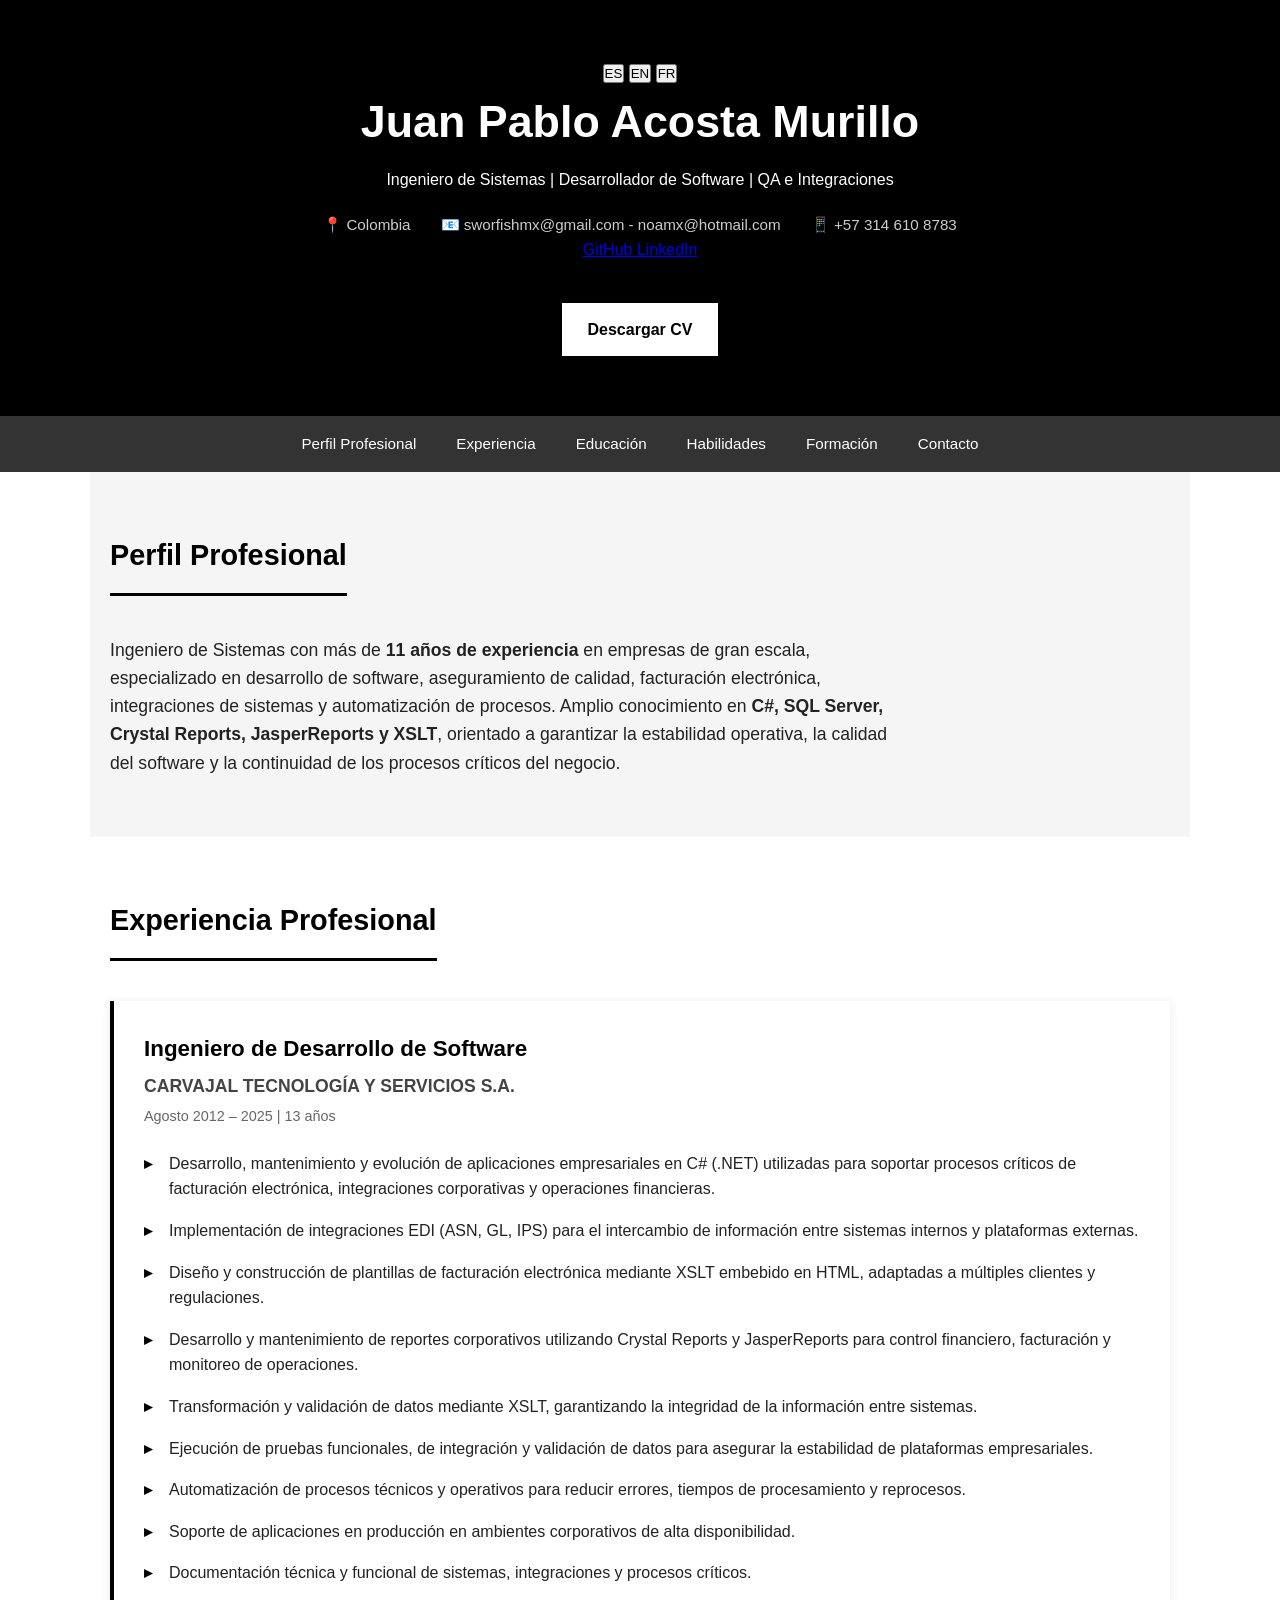
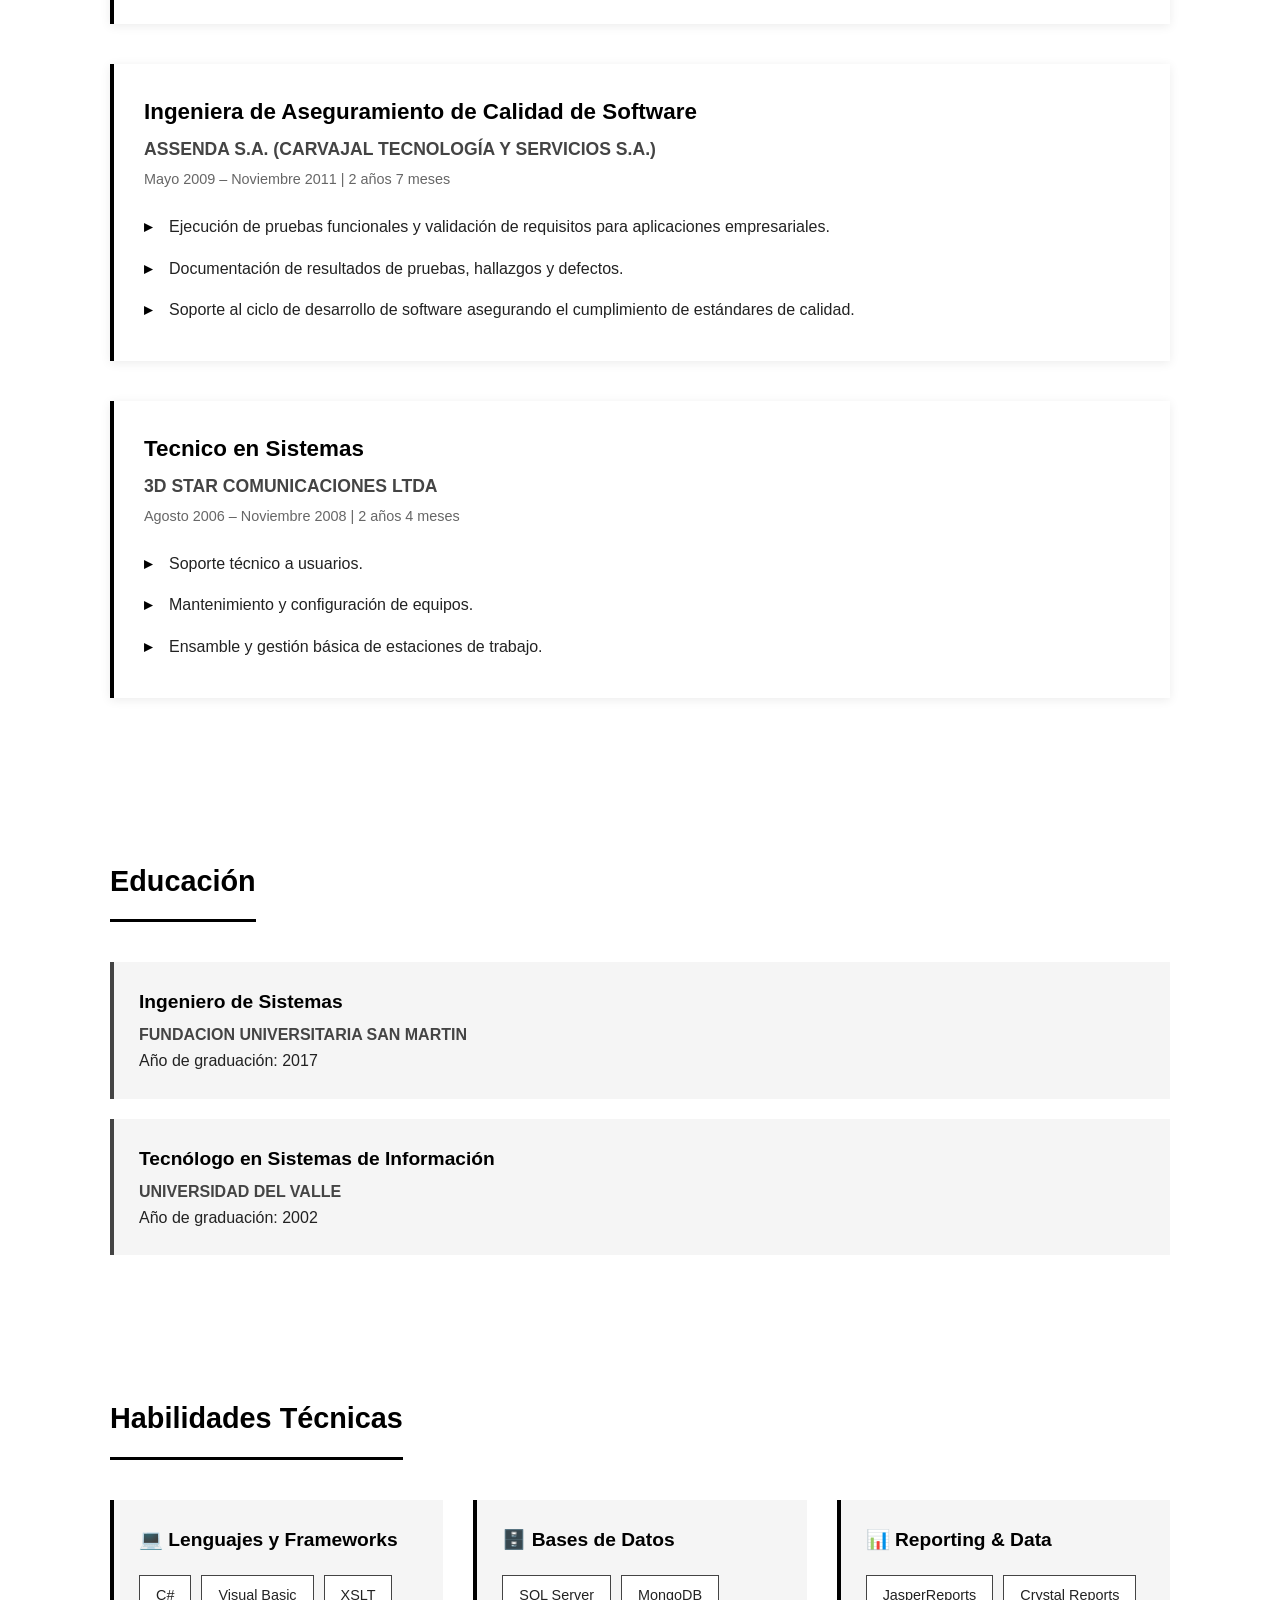
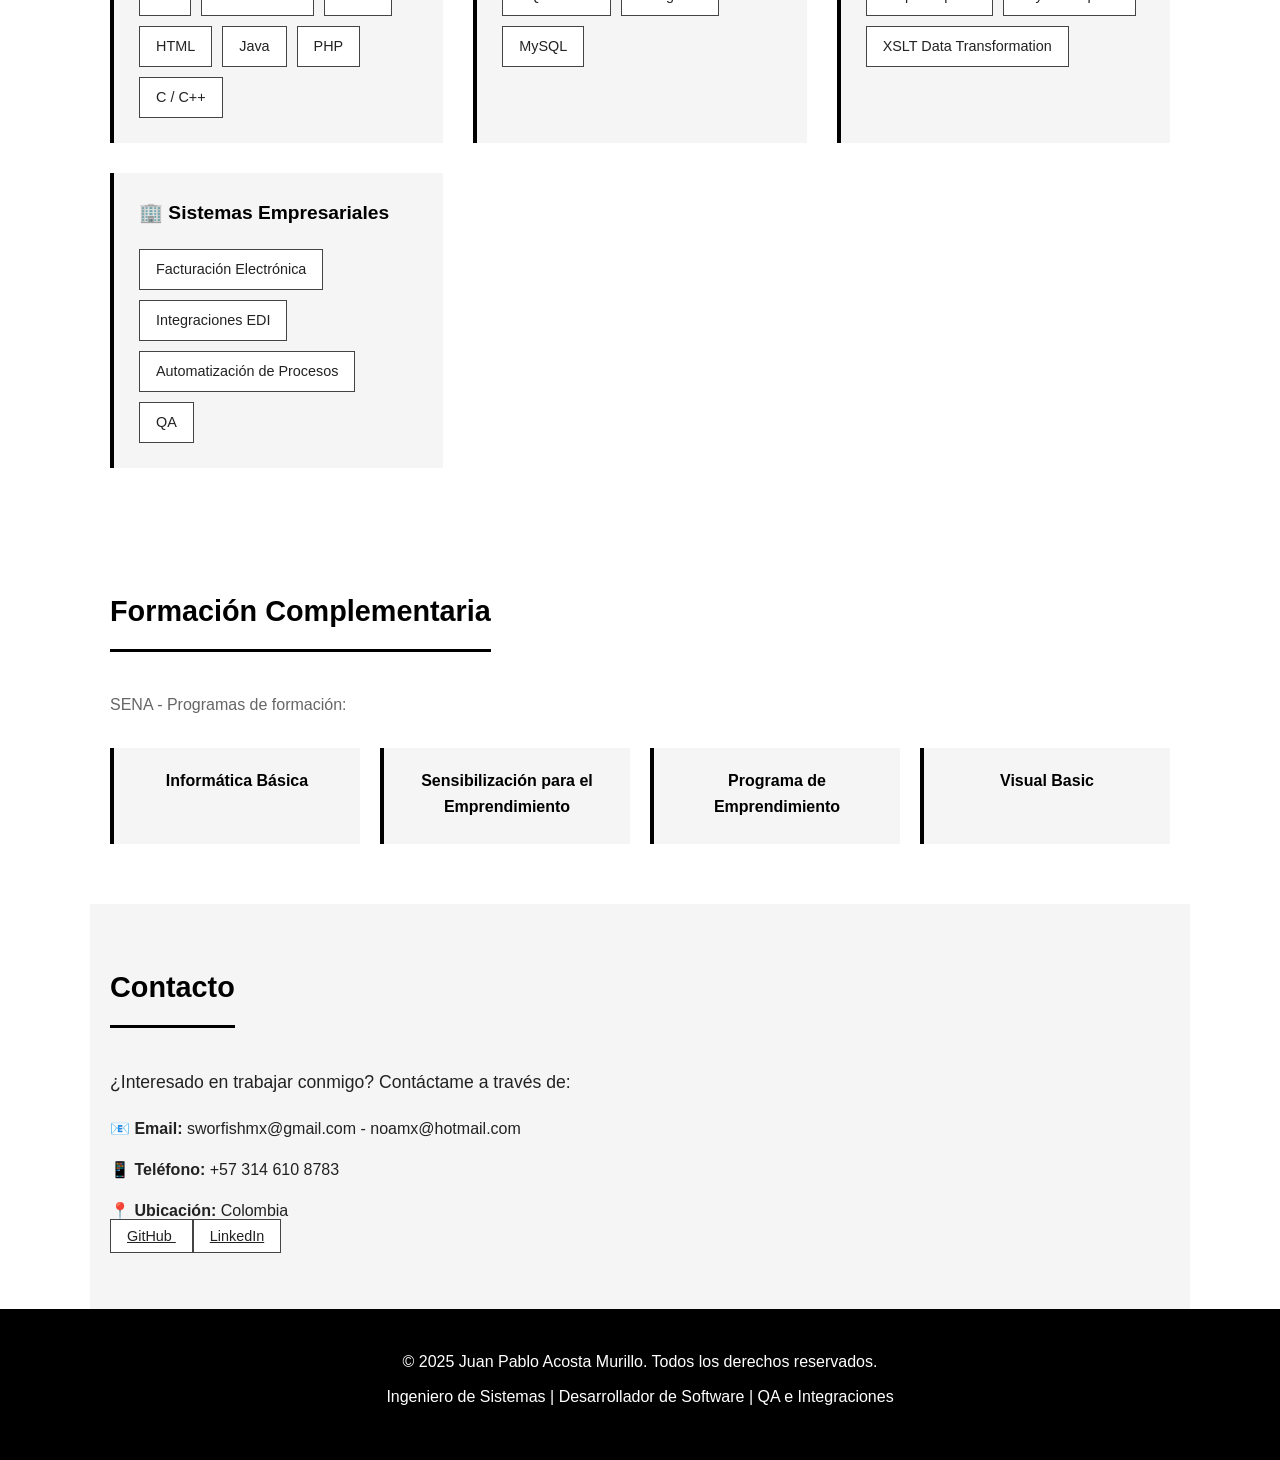
==== index.html @ 6ecc1d8b "Update index.html" ====
<!DOCTYPE html>
<html lang="es">
<head>
    <meta charset="UTF-8">
    <meta name="viewport" content="width=device-width, initial-scale=1.0">
    <meta name="description" content="Portafolio profesional de Juan Pablo Acosta Murillo - Ingeniero de Sistemas">
    <title>Juan Pablo Acosta Murillo | Ingeniero de Sistemas</title>
    <style>
        * {
            margin: 0;
            padding: 0;
            box-sizing: border-box;
        }
        
        :root {
            --primary: #000000;
            --secondary: #333333;
            --accent: #444444;
            --light: #f5f5f5;
            --white: #ffffff;
            --text: #222222;
            --text-light: #666666;
        }
        
        body {
            font-family: 'Segoe UI', Tahoma, Geneva, Verdana, sans-serif;
            line-height: 1.6;
            color: var(--text);
            background-color: var(--white);
        }
        
        /* Header */
        header {
            background-color: var(--primary);
            color: var(--white);
            padding: 60px 20px;
            text-align: center;
        }
        
        header h1 {
            font-size: 2.8rem;
            margin-bottom: 10px;
            font-weight: 700;
        }
        
        header .subtitle {
            font-size: 1.2rem;
            color: #cccccc;
            margin-bottom: 20px;
        }
        
        .contact-info {
            display: flex;
            justify-content: center;
            gap: 30px;
            flex-wrap: wrap;
            margin-top: 20px;
        }
        
        .contact-info span {
            color: #cccccc;
            font-size: 0.95rem;
        }
        
        /* Navigation */
        nav {
            background-color: var(--secondary);
            padding: 15px;
            position: sticky;
            top: 0;
            z-index: 100;
        }
        
        nav ul {
            display: flex;
            justify-content: center;
            list-style: none;
            gap: 40px;
        }
        
        nav a {
            color: var(--white);
            text-decoration: none;
            font-weight: 500;
            transition: color 0.3s;
            font-size: 0.95rem;
        }
        
        nav a:hover {
            color: #cccccc;
        }
        
        /* Sections */
        section {
            padding: 60px 20px;
            max-width: 1100px;
            margin: 0 auto;
        }
        
        .section-title {
            font-size: 1.8rem;
            color: var(--primary);
            margin-bottom: 40px;
            padding-bottom: 15px;
            border-bottom: 3px solid var(--primary);
            display: inline-block;
        }
        
        /* About Section */
        #about {
            background-color: var(--light);
        }
        
        #about p {
            font-size: 1.1rem;
            color: var(--text);
            max-width: 800px;
        }
        
        /* Experience Section */
        .experience-item {
            margin-bottom: 40px;
            padding: 30px;
            background-color: var(--white);
            border-left: 4px solid var(--primary);
            box-shadow: 0 2px 10px rgba(0,0,0,0.08);
        }
        
        .experience-item h3 {
            font-size: 1.4rem;
            color: var(--primary);
            margin-bottom: 5px;
        }
        
        .experience-item .company {
            font-size: 1.1rem;
            color: var(--accent);
            font-weight: 600;
            margin-bottom: 5px;
        }
        
        .experience-item .period {
            font-size: 0.9rem;
            color: var(--text-light);
            margin-bottom: 15px;
        }
        
        .experience-item ul {
            list-style: none;
            margin-top: 15px;
        }
        
        .experience-item li {
            padding: 8px 0;
            padding-left: 25px;
            position: relative;
            color: var(--text);
        }
        
        .experience-item li::before {
            content: "▸";
            position: absolute;
            left: 0;
            color: var(--primary);
            font-weight: bold;
        }
        
        /* Education Section */
        .education-item {
            padding: 25px;
            background-color: var(--light);
            margin-bottom: 20px;
            border-left: 4px solid var(--accent);
        }
        
        .education-item h3 {
            font-size: 1.2rem;
            color: var(--primary);
            margin-bottom: 5px;
        }
        
        .education-item .institution {
            color: var(--accent);
            font-weight: 600;
        }
        
        /* Skills Section */
        .skills-container {
            display: grid;
            grid-template-columns: repeat(auto-fit, minmax(300px, 1fr));
            gap: 30px;
        }
        
        .skill-category {
            background-color: var(--light);
            padding: 25px;
            border-left: 4px solid var(--primary);
        }
        
        .skill-category h3 {
            font-size: 1.2rem;
            color: var(--primary);
            margin-bottom: 20px;
        }
        
        .skill-tags {
            display: flex;
            flex-wrap: wrap;
            gap: 10px;
        }
        
        .skill-tag {
            background-color: var(--white);
            padding: 8px 16px;
            border: 1px solid var(--accent);
            font-size: 0.9rem;
            color: var(--text);
            transition: all 0.3s;
        }
        
        .skill-tag:hover {
            background-color: var(--primary);
            color: var(--white);
            border-color: var(--primary);
        }
        
        /* Certifications Section */
        .certifications-grid {
            display: grid;
            grid-template-columns: repeat(auto-fit, minmax(250px, 1fr));
            gap: 20px;
        }
        
        .certification-item {
            background-color: var(--light);
            padding: 20px;
            text-align: center;
            border-left: 4px solid var(--primary);
        }
        
        .certification-item h4 {
            color: var(--primary);
            margin-bottom: 5px;
        }
        
        .certification-item p {
            color: var(--text-light);
            font-size: 0.9rem;
        }
        
        /* Footer */
        footer {
            background-color: var(--primary);
            color: var(--white);
            text-align: center;
            padding: 40px 20px;
        }
        
        footer p {
            margin-bottom: 10px;
        }
        
        footer a {
            color: #cccccc;
            text-decoration: none;
        }
        
        footer a:hover {
            color: var(--white);
        }
        
        /* Responsive */
        @media (max-width: 768px) {
            header h1 {
                font-size: 2rem;
            }
            
            nav ul {
                gap: 20px;
            }
            
            section {
                padding: 40px 20px;
            }
            
            .contact-info {
                flex-direction: column;
                gap: 10px;
            }
        }
        
        /* Scroll animations */
        .fade-in {
            opacity: 0;
            transform: translateY(20px);
            transition: opacity 0.6s ease, transform 0.6s ease;
        }
        
        .fade-in.visible {
            opacity: 1;
            transform: translateY(0);
        }
        
        /* Download CV Button */
        .btn {
            display: inline-block;
            background-color: var(--white);
            color: var(--primary);
            padding: 12px 30px;
            text-decoration: none;
            font-weight: 600;
            margin-top: 20px;
            transition: all 0.3s;
            border: 2px solid var(--white);
        }
        
        .btn:hover {
            background-color: transparent;
            color: var(--white);
        }

        .cv-button-wrapper {
          text-align: center;
          margin-top: 20px;
        }

        .cv-button-wrapper .btn {
          display: inline-block;     /* CLAVE */
          width: auto;               /* CLAVE */
          padding: 12px 24px;
          font-size: 16px;
          white-space: nowrap;       /* CLAVE */
          text-decoration: none;
          transition: all 0.2s ease-in-out;  
        }    

    </style>
</head>
<body>
    <!-- Header -->
    <header>
        <div class="language-switcher">
          <button onclick="setLanguage('es')">ES</button>
          <button onclick="setLanguage('en')">EN</button>
          <button onclick="setLanguage('fr')">FR</button>
        </div>
        
        <h1 data-lang="es">Juan Pablo Acosta Murillo</h1>
        <h1 data-lang="en" style="display:none">Juan Pablo Acosta Murillo</h1>
        <h1 data-lang="fr" style="display:none">Juan Pablo Acosta Murillo</h1>

        <p data-lang="es">Ingeniero de Sistemas | Desarrollador de Software | QA e Integraciones</p>        
        <p data-lang="en" style="display:none">Systems Engineer | Software Developer | QA & Integration Specialist</p>        
        <p data-lang="fr" style="display:none">Ingénieur Systèmes | Développeur Logiciel | Spécialiste QA & Intégration</p>

        <div class="contact-info">
            <span>📍 Colombia</span>
            <span>📧 sworfishmx@gmail.com - noamx@hotmail.com</span>
            <span>📱 +57 314 610 8783</span>
        </div>
        
        <a href="https://github.com/GitJPam" target="_blank">
          GitHub
        </a>
        
        <a href="https://www.linkedin.com/in/juan-pablo-a-18717046/" target="_blank">
          LinkedIn
        </a>
        <br>
        <div class="cv-button-wrapper">
            <a data-lang="es" href="uploads/CV Juan Pablo Acosta Murillo_es.pdf" class="btn" download>Descargar CV</a>
            <a data-lang="en" style="display:none" href="uploads/CV_Juan_Pablo_Acosta_Murillo_en.pdf" target="_blank" class="btn">Download Resume</a>
            <a data-lang="fr" style="display:none" href="uploads/CV_Juan_Pablo_Acosta_Murillo_fr.pdf" target="_blank" class="btn">Télécharger le CV</a>
        </div>    
    </header>
    
    <!-- Navigation -->
    <nav>
        <ul>
            <li><a data-lang="es" href="#about">Perfil Profesional</a></li>
            <li><a data-lang="es" href="#experience">Experiencia</a></li>
            <li><a data-lang="es" href="#education">Educación</a></li>
            <li><a data-lang="es" href="#skills">Habilidades</a></li>
            <li><a data-lang="es" href="#certifications">Formación</a></li>
            <li><a data-lang="es" href="#contact">Contacto</a></li>
        </ul>
    </nav>
    
    <!-- About Section -->
    <section id="about">
        <h2 data-lang="es" class="section-title">Perfil Profesional</h2>
        <h2 data-lang="en" style="display:none" class="section-title">Professional Profile</h2>
        <h2 data-lang="fr" style="display:none" class="section-title">Profil Professionnel</h2>
        <p data-lang="es"> Ingeniero de Sistemas con más de <strong>11 años de experiencia</strong> en empresas de gran escala, especializado en desarrollo de software, aseguramiento de calidad, facturación electrónica, integraciones de sistemas y automatización de procesos. Amplio conocimiento en <strong>C#, SQL Server, Crystal Reports, JasperReports y XSLT</strong>, orientado a garantizar la estabilidad operativa, la calidad del software y la continuidad de los procesos críticos del negocio.</p>
        <p data-lang="en" style="display:none"> Systems Engineer with more than 11 years of experience in software development, enterprise integrations, electronic invoicing and quality assurance in high-availability corporate environments.</p>
        <p data-lang="fr" style="display:none"> Ingénieur systèmes avec plus de 11 ans d’expérience en développement logiciel, intégrations d’entreprise, facturation électronique et assurance qualité dans des environnements corporatifs à haute disponibilité. </p>
    </section>
    
    <!-- Experience Section -->
    <section id="experience">
        <h2 data-lang="es" class="section-title">Experiencia Profesional</h2>
        <h2 data-lang="en" style="display:none" class="section-title">Professional Experience</h2>
        <h2 data-lang="fr" style="display:none" class="section-title">Expérience Professionnelle</h2>
        
        <div class="experience-item fade-in">
            <h3 data-lang="es">Ingeniero de Desarrollo de Software</h3>
            <p data-lang="es" class="company">CARVAJAL TECNOLOGÍA Y SERVICIOS S.A.</p>
            <p data-lang="es" class="period">Agosto 2012 – 2025 | 13 años</p>
            <ul>
                <li data-lang="es">Desarrollo, mantenimiento y evolución de aplicaciones empresariales en C# (.NET) utilizadas para soportar procesos críticos de facturación electrónica, integraciones corporativas y operaciones financieras.</li>
                <li data-lang="es">Implementación de integraciones EDI (ASN, GL, IPS) para el intercambio de información entre sistemas internos y plataformas externas.</li>
                <li data-lang="es">Diseño y construcción de plantillas de facturación electrónica mediante XSLT embebido en HTML, adaptadas a múltiples clientes y regulaciones.</li>
                <li data-lang="es">Desarrollo y mantenimiento de reportes corporativos utilizando Crystal Reports y JasperReports para control financiero, facturación y monitoreo de operaciones.</li>
                <li data-lang="es">Transformación y validación de datos mediante XSLT, garantizando la integridad de la información entre sistemas.</li>
                <li data-lang="es">Ejecución de pruebas funcionales, de integración y validación de datos para asegurar la estabilidad de plataformas empresariales.</li>
                <li data-lang="es">Automatización de procesos técnicos y operativos para reducir errores, tiempos de procesamiento y reprocesos.</li>
                <li data-lang="es">Soporte de aplicaciones en producción en ambientes corporativos de alta disponibilidad.</li>
                <li data-lang="es">Documentación técnica y funcional de sistemas, integraciones y procesos críticos.</li>
            </ul>
        </div>
        
        <div class="experience-item fade-in">
            <h3 data-lang="es">Ingeniera de Aseguramiento de Calidad de Software</h3>
            <p data-lang="es" class="company">ASSENDA S.A. (CARVAJAL TECNOLOGÍA Y SERVICIOS S.A.)</p>
            <p data-lang="es" class="period">Mayo 2009 – Noviembre 2011 | 2 años 7 meses</p>
            <ul>
                <li data-lang="es">Ejecución de pruebas funcionales y validación de requisitos para aplicaciones empresariales.</li>
                <li data-lang="es">Documentación de resultados de pruebas, hallazgos y defectos.</li>
                <li data-lang="es">Soporte al ciclo de desarrollo de software asegurando el cumplimiento de estándares de calidad.</li>
            </ul>
        </div>
        
        <div class="experience-item fade-in">
            <h3 data-lang="es">Tecnico en Sistemas</h3>
            <p data-lang="es" class="company">3D STAR COMUNICACIONES LTDA</p>
            <p data-lang="es" class="period">Agosto 2006 – Noviembre 2008 | 2 años 4 meses</p>
            <ul>
                <li data-lang="es">Soporte técnico a usuarios.</li>
                <li data-lang="es">Mantenimiento y configuración de equipos.</li>
                <li data-lang="es">Ensamble y gestión básica de estaciones de trabajo.</li>
            </ul>
        </div>
    </section>
    
    <!-- Education Section -->
    <section id="education">
        <h2 data-lang="es" class="section-title">Educación</h2>
        
        <div class="education-item fade-in">
            <h3 data-lang="es">Ingeniero de Sistemas</h3>
            <p data-lang="es" class="institution">FUNDACION UNIVERSITARIA SAN MARTIN</p>
            <p data-lang="es">Año de graduación: 2017</p>
        </div>
        
        <div class="education-item fade-in">
            <h3 data-lang="es">Tecnólogo en Sistemas de Información</h3>
            <p data-lang="es" class="institution">UNIVERSIDAD DEL VALLE</p>
            <p data-lang="es">Año de graduación: 2002</p>
        </div>
    </section>
    
    <!-- Skills Section -->
    <section id="skills">
        <h2 data-lang="es" class="section-title">Habilidades Técnicas</h2>
        
        <div class="skills-container">
            <div class="skill-category fade-in">
                <h3 data-lang="es">💻 Lenguajes y Frameworks</h3>
                <div class="skill-tags">
                    <span data-lang="es" class="skill-tag">C#</span>
                    <span data-lang="es" class="skill-tag">Visual Basic</span>
                    <span data-lang="es" class="skill-tag">XSLT</span>
                    <span data-lang="es" class="skill-tag">HTML</span>
                    <span data-lang="es" class="skill-tag">Java</span>
                    <span data-lang="es" class="skill-tag">PHP</span>
                    <span data-lang="es" class="skill-tag">C / C++</span>
                </div>
            </div>
            
            <div class="skill-category fade-in">
                <h3 data-lang="es">🗄️ Bases de Datos</h3>
                <div class="skill-tags">
                    <span data-lang="es" class="skill-tag">SQL Server</span>
                    <span data-lang="es" class="skill-tag">MongoDB</span>
                    <span data-lang="es" class="skill-tag">MySQL</span>
                </div>
            </div>
            
            <div class="skill-category fade-in">
                <h3 data-lang="es">📊 Reporting & Data</h3>
                <div class="skill-tags">
                    <span data-lang="es" class="skill-tag">JasperReports</span>
                    <span data-lang="es" class="skill-tag">Crystal Reports</span>
                    <span data-lang="es" class="skill-tag">XSLT Data Transformation</span>
                </div>
            </div>
            
            <div class="skill-category fade-in">
                <h3 data-lang="es">🏢 Sistemas Empresariales</h3>
                <div class="skill-tags">
                    <span data-lang="es" class="skill-tag">Facturación Electrónica</span>
                    <span data-lang="es" class="skill-tag">Integraciones EDI</span>
                    <span data-lang="es" class="skill-tag">Automatización de Procesos</span>
                    <span data-lang="es" class="skill-tag">QA</span>
                </div>
            </div>
        </div>
    </section>
    
    <!-- Certifications Section -->
    <section id="certifications">
        <h2 data-lang="es" class="section-title">Formación Complementaria</h2>
        <p data-lang="es" style="margin-bottom: 30px; color: var(--text-light);">SENA - Programas de formación:</p>
        
        <div class="certifications-grid">
            <div class="certification-item fade-in">
                <h4 data-lang="es">Informática Básica</h4>
            </div>
            <div class="certification-item fade-in">
                <h4 data-lang="es">Sensibilización para el Emprendimiento</h4>
            </div>
            <div class="certification-item fade-in">
                <h4 data-lang="es">Programa de Emprendimiento</h4>
            </div>
            <div class="certification-item fade-in">
                <h4 data-lang="es">Visual Basic</h4>
            </div>
        </div>
    </section>
    
    <!-- Contact Section -->
    <section id="contact" style="background-color: var(--light);">
        <h2 data-lang="es" class="section-title">Contacto</h2>
        <p data-lang="es" style="font-size: 1.1rem; margin-bottom: 20px;">¿Interesado en trabajar conmigo? Contáctame a través de:</p>
        <div style="display: flex; flex-direction: column; gap: 15px; align-items: flex-start;">
            <p><strong>📧 Email:</strong> sworfishmx@gmail.com - noamx@hotmail.com</p>
            <p><strong>📱 Teléfono:</strong> +57 314 610 8783</p>
            <p><strong>📍 Ubicación:</strong> Colombia</p>
        </div>        
        
        <div >
            <a href="https://github.com/GitJPam" class="skill-tag">
                <i class="devicon-github-original"></i> GitHub
            </a>
            <a href="https://www.linkedin.com/in/juan-pablo-a-18717046/" class="skill-tag">
                <i class="fab fa-linkedin"></i> LinkedIn
            </a>
        </div>

    </section>
    
    <!-- Footer -->
    <footer id="footer">
        <p data-lang="es">&copy; 2025 Juan Pablo Acosta Murillo. Todos los derechos reservados.</p>
        <p data-lang="es">Ingeniero de Sistemas | Desarrollador de Software | QA e Integraciones</p>
    </footer>
    
    <script>
        // Scroll animations
        document.addEventListener('DOMContentLoaded', function() {
            const fadeElements = document.querySelectorAll('.fade-in');
            
            const observer = new IntersectionObserver((entries) => {
                entries.forEach(entry => {
                    if (entry.isIntersecting) {
                        entry.target.classList.add('visible');
                    }
                });
            }, {
                threshold: 0.1,
                rootMargin: '0px 0px -50px 0px'
            });
            
            fadeElements.forEach(el => observer.observe(el));
        });
        
        // Smooth scroll for navigation
        document.querySelectorAll('nav a').forEach(anchor => {
            anchor.addEventListener('click', function(e) {
                e.preventDefault();
                const targetId = this.getAttribute('href');
                const targetElement = document.querySelector(targetId);
                if (targetElement) {
                    targetElement.scrollIntoView({
                        behavior: 'smooth',
                        block: 'start'
                    });
                }
            });
        });

        //funcion cambio de idioma
        function setLanguage(lang) {
          document.querySelectorAll('[data-lang]').forEach(el => {
            el.style.display = el.getAttribute('data-lang') === lang ? 'block' : 'none';
          });
        }
    </script>
</body>
</html>
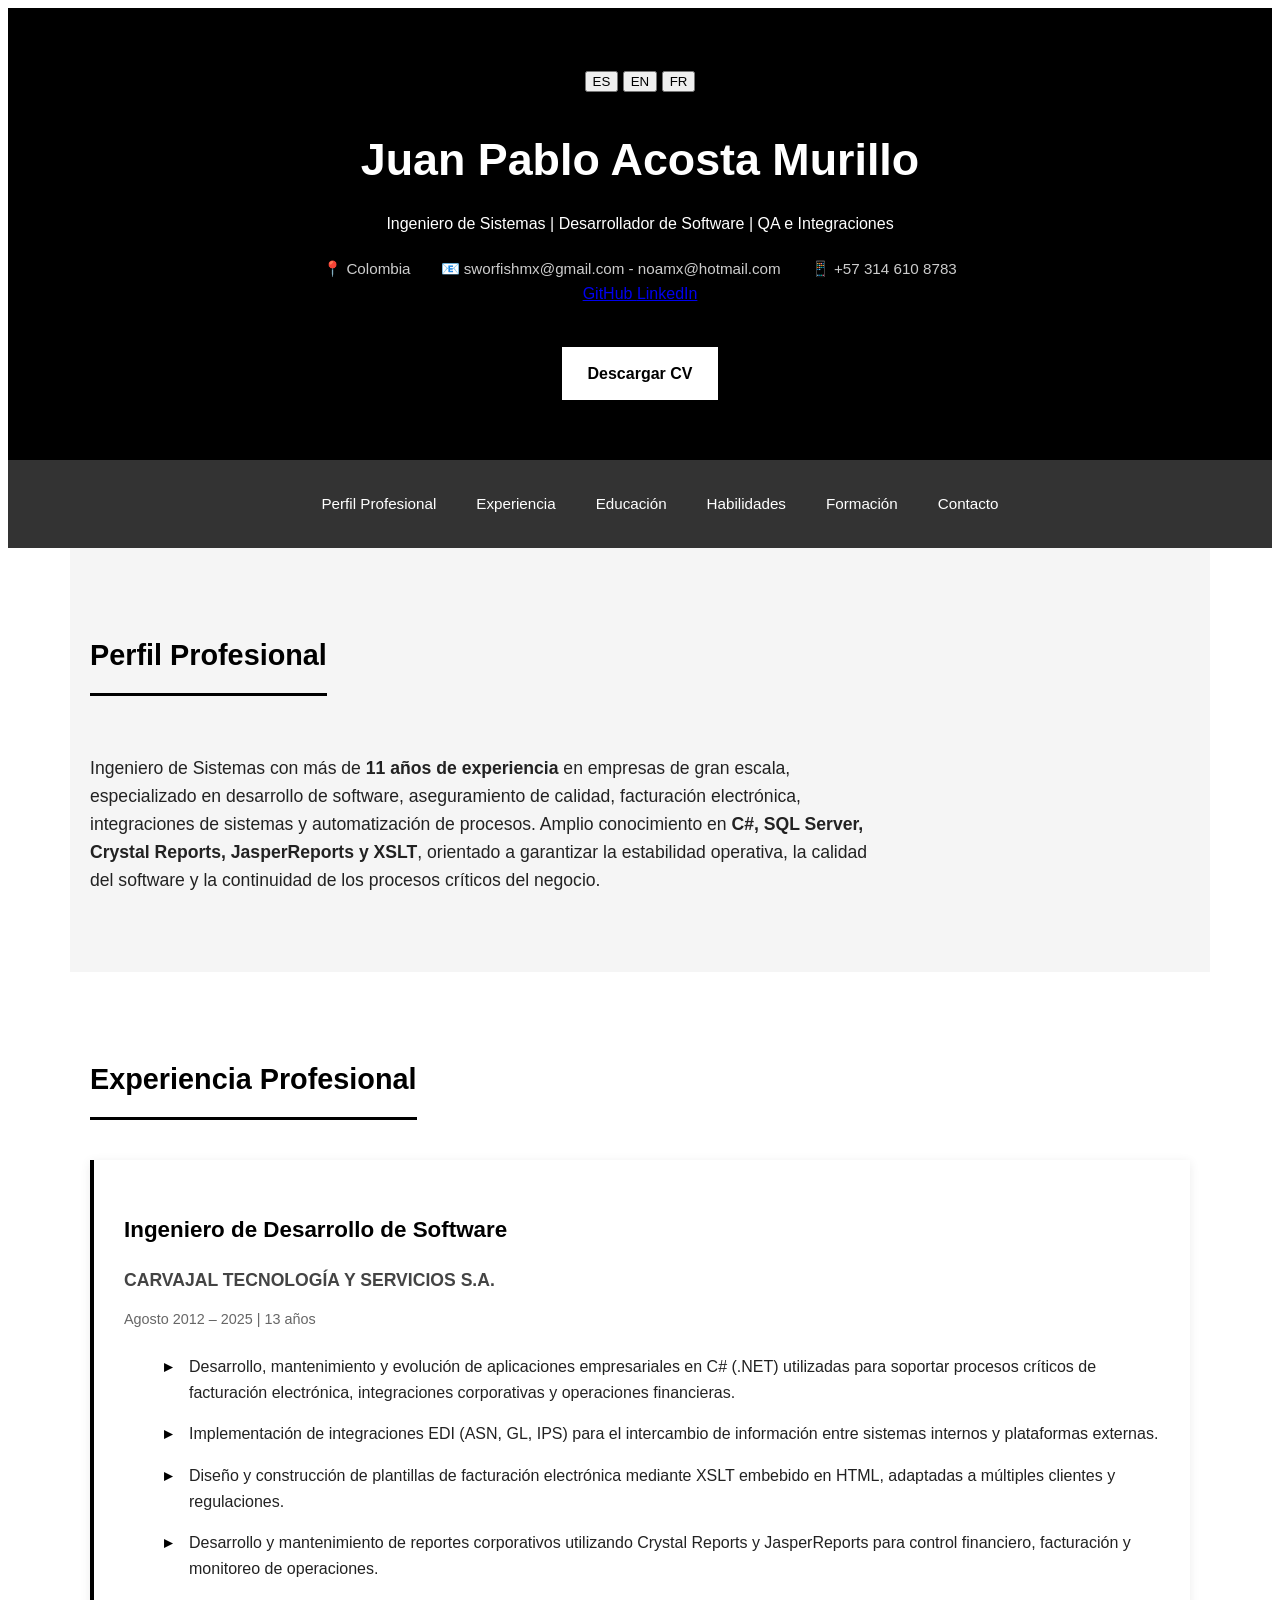
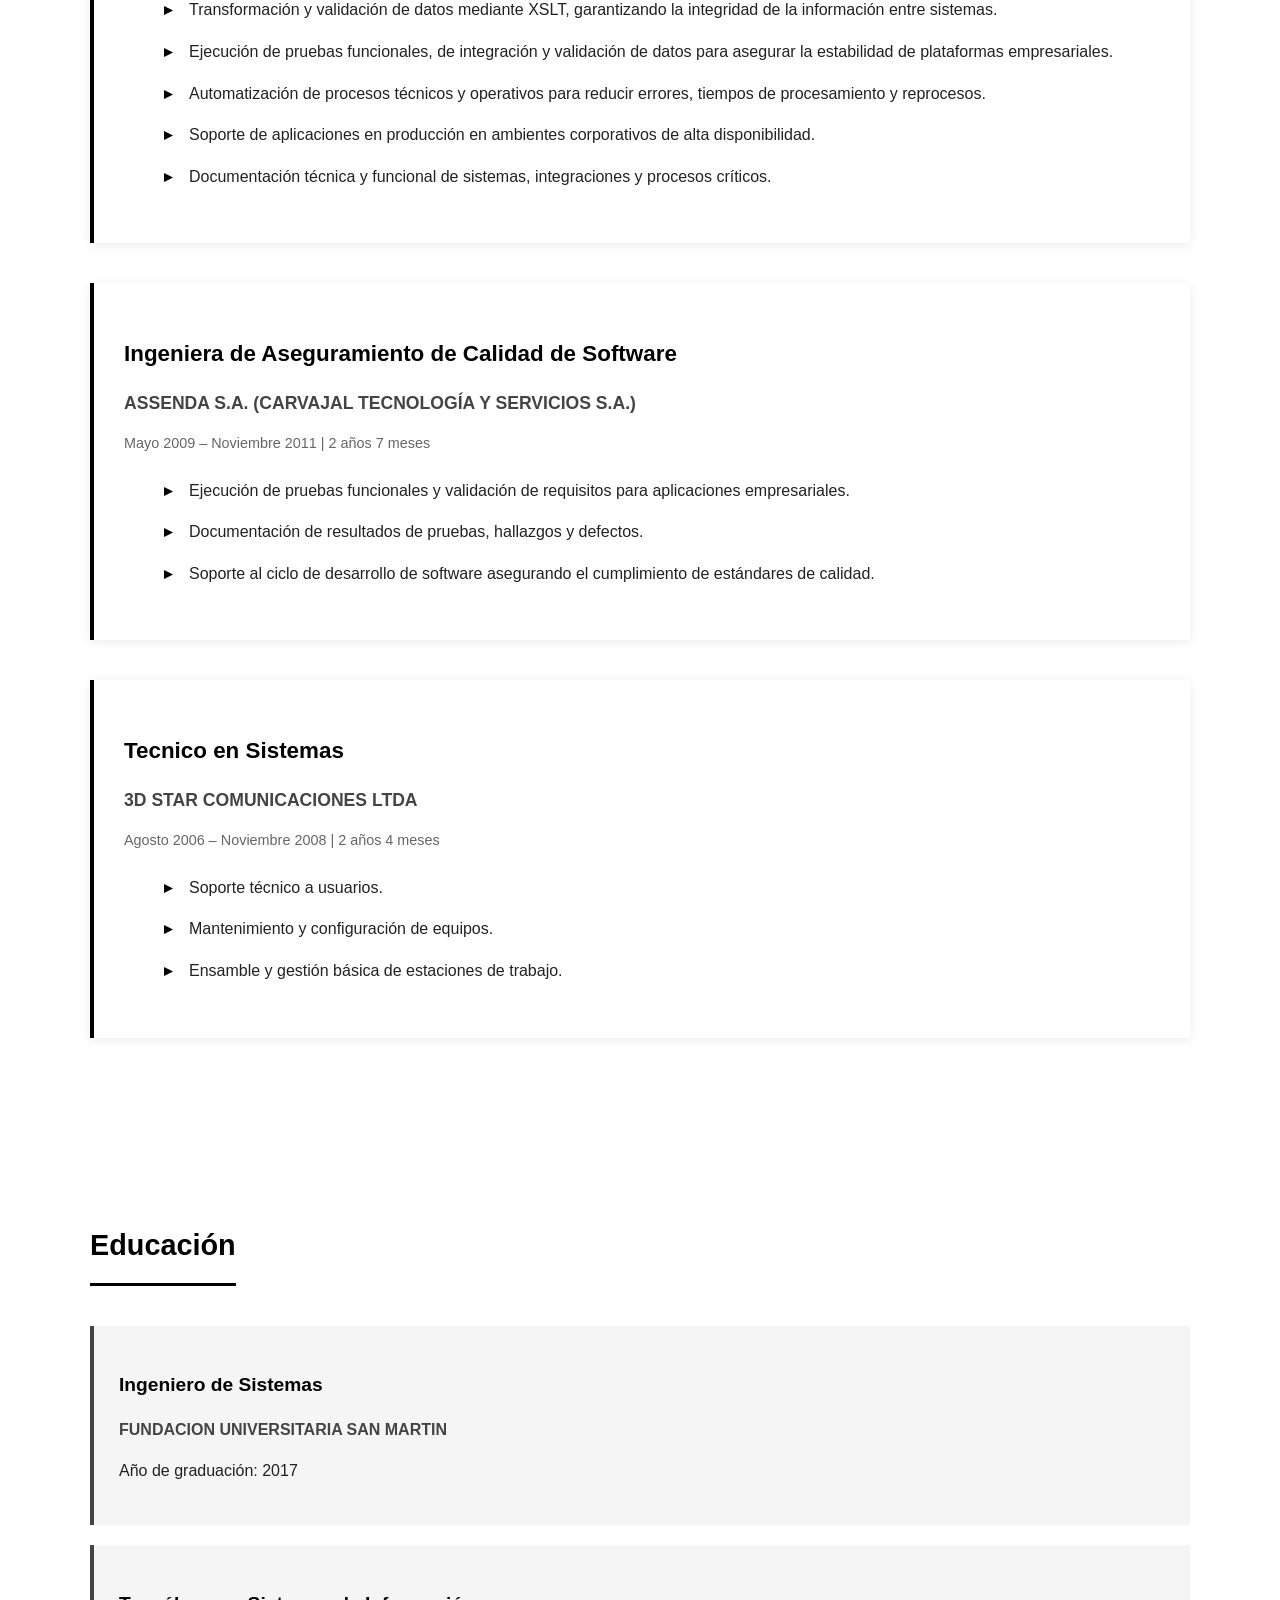
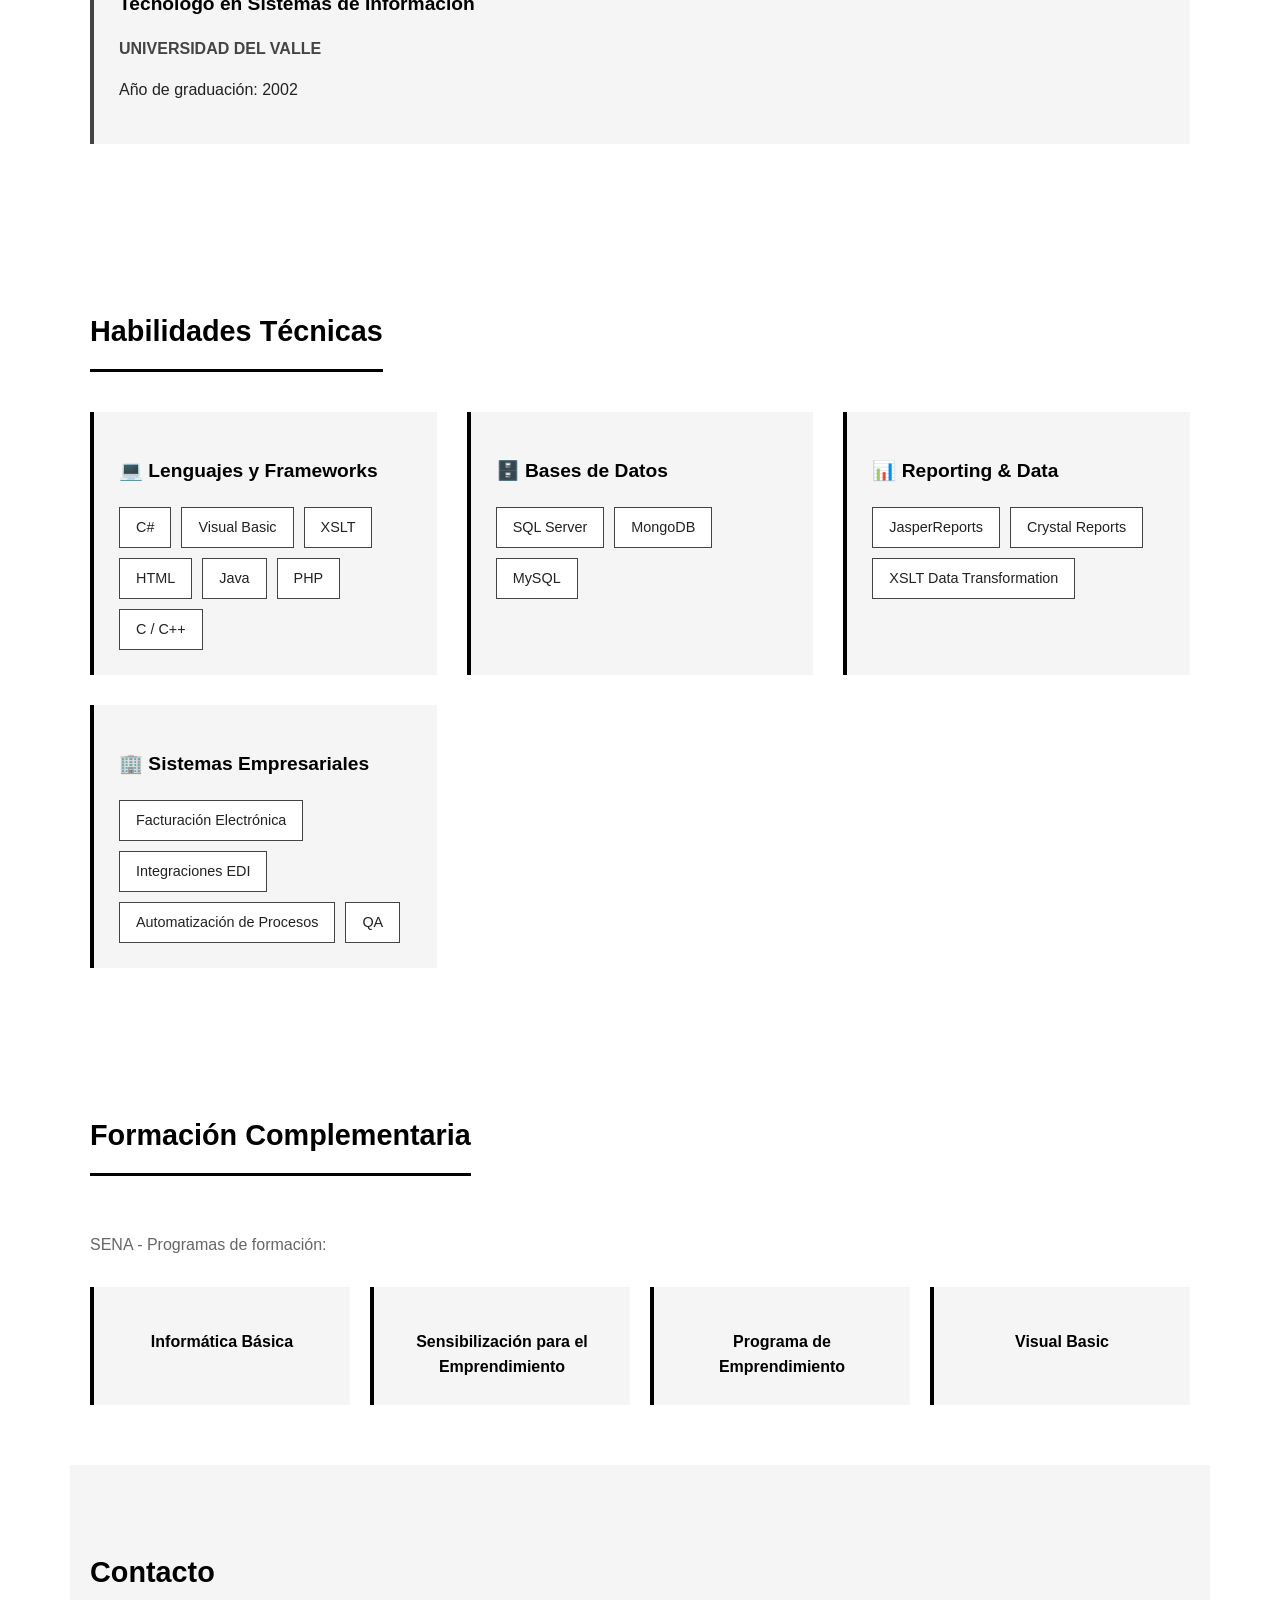
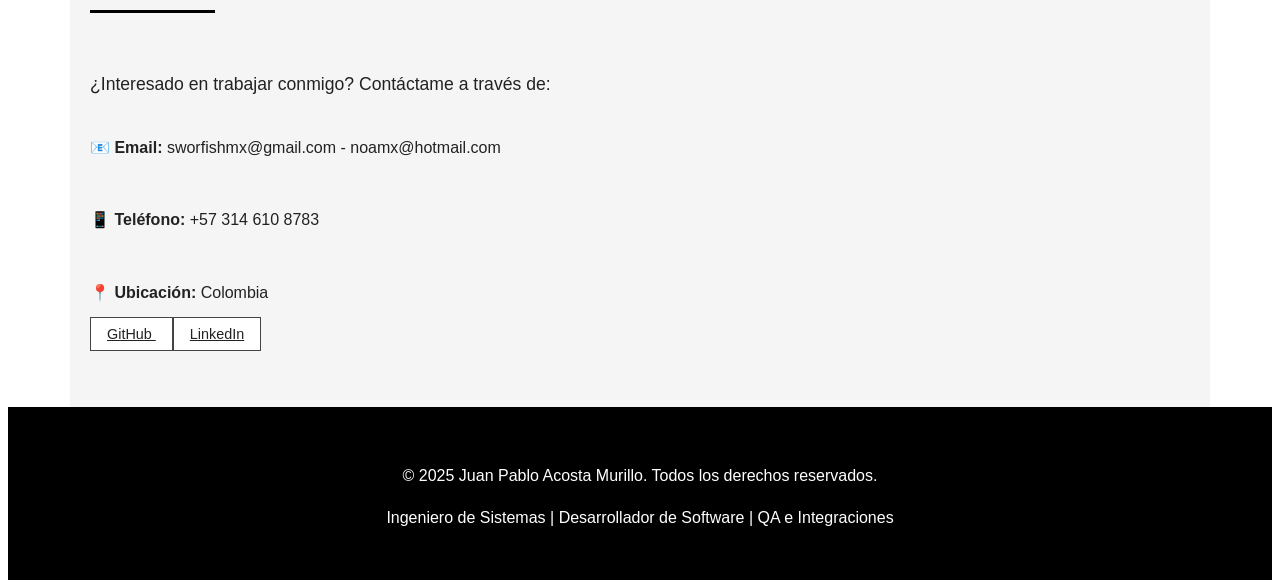
==== commit 4bbc43dd: "Update index.html" ====
--- a/index.html
+++ b/index.html
@@ -5,336 +5,10 @@
     <meta name="viewport" content="width=device-width, initial-scale=1.0">
     <meta name="description" content="Portafolio profesional de Juan Pablo Acosta Murillo - Ingeniero de Sistemas">
     <title>Juan Pablo Acosta Murillo | Ingeniero de Sistemas</title>
-    <style>
-        * {
-            margin: 0;
-            padding: 0;
-            box-sizing: border-box;
-        }
-        
-        :root {
-            --primary: #000000;
-            --secondary: #333333;
-            --accent: #444444;
-            --light: #f5f5f5;
-            --white: #ffffff;
-            --text: #222222;
-            --text-light: #666666;
-        }
-        
-        body {
-            font-family: 'Segoe UI', Tahoma, Geneva, Verdana, sans-serif;
-            line-height: 1.6;
-            color: var(--text);
-            background-color: var(--white);
-        }
-        
-        /* Header */
-        header {
-            background-color: var(--primary);
-            color: var(--white);
-            padding: 60px 20px;
-            text-align: center;
-        }
-        
-        header h1 {
-            font-size: 2.8rem;
-            margin-bottom: 10px;
-            font-weight: 700;
-        }
-        
-        header .subtitle {
-            font-size: 1.2rem;
-            color: #cccccc;
-            margin-bottom: 20px;
-        }
-        
-        .contact-info {
-            display: flex;
-            justify-content: center;
-            gap: 30px;
-            flex-wrap: wrap;
-            margin-top: 20px;
-        }
-        
-        .contact-info span {
-            color: #cccccc;
-            font-size: 0.95rem;
-        }
-        
-        /* Navigation */
-        nav {
-            background-color: var(--secondary);
-            padding: 15px;
-            position: sticky;
-            top: 0;
-            z-index: 100;
-        }
-        
-        nav ul {
-            display: flex;
-            justify-content: center;
-            list-style: none;
-            gap: 40px;
-        }
-        
-        nav a {
-            color: var(--white);
-            text-decoration: none;
-            font-weight: 500;
-            transition: color 0.3s;
-            font-size: 0.95rem;
-        }
-        
-        nav a:hover {
-            color: #cccccc;
-        }
-        
-        /* Sections */
-        section {
-            padding: 60px 20px;
-            max-width: 1100px;
-            margin: 0 auto;
-        }
-        
-        .section-title {
-            font-size: 1.8rem;
-            color: var(--primary);
-            margin-bottom: 40px;
-            padding-bottom: 15px;
-            border-bottom: 3px solid var(--primary);
-            display: inline-block;
-        }
-        
-        /* About Section */
-        #about {
-            background-color: var(--light);
-        }
-        
-        #about p {
-            font-size: 1.1rem;
-            color: var(--text);
-            max-width: 800px;
-        }
-        
-        /* Experience Section */
-        .experience-item {
-            margin-bottom: 40px;
-            padding: 30px;
-            background-color: var(--white);
-            border-left: 4px solid var(--primary);
-            box-shadow: 0 2px 10px rgba(0,0,0,0.08);
-        }
-        
-        .experience-item h3 {
-            font-size: 1.4rem;
-            color: var(--primary);
-            margin-bottom: 5px;
-        }
-        
-        .experience-item .company {
-            font-size: 1.1rem;
-            color: var(--accent);
-            font-weight: 600;
-            margin-bottom: 5px;
-        }
-        
-        .experience-item .period {
-            font-size: 0.9rem;
-            color: var(--text-light);
-            margin-bottom: 15px;
-        }
-        
-        .experience-item ul {
-            list-style: none;
-            margin-top: 15px;
-        }
-        
-        .experience-item li {
-            padding: 8px 0;
-            padding-left: 25px;
-            position: relative;
-            color: var(--text);
-        }
-        
-        .experience-item li::before {
-            content: "▸";
-            position: absolute;
-            left: 0;
-            color: var(--primary);
-            font-weight: bold;
-        }
-        
-        /* Education Section */
-        .education-item {
-            padding: 25px;
-            background-color: var(--light);
-            margin-bottom: 20px;
-            border-left: 4px solid var(--accent);
-        }
-        
-        .education-item h3 {
-            font-size: 1.2rem;
-            color: var(--primary);
-            margin-bottom: 5px;
-        }
-        
-        .education-item .institution {
-            color: var(--accent);
-            font-weight: 600;
-        }
-        
-        /* Skills Section */
-        .skills-container {
-            display: grid;
-            grid-template-columns: repeat(auto-fit, minmax(300px, 1fr));
-            gap: 30px;
-        }
-        
-        .skill-category {
-            background-color: var(--light);
-            padding: 25px;
-            border-left: 4px solid var(--primary);
-        }
-        
-        .skill-category h3 {
-            font-size: 1.2rem;
-            color: var(--primary);
-            margin-bottom: 20px;
-        }
-        
-        .skill-tags {
-            display: flex;
-            flex-wrap: wrap;
-            gap: 10px;
-        }
-        
-        .skill-tag {
-            background-color: var(--white);
-            padding: 8px 16px;
-            border: 1px solid var(--accent);
-            font-size: 0.9rem;
-            color: var(--text);
-            transition: all 0.3s;
-        }
-        
-        .skill-tag:hover {
-            background-color: var(--primary);
-            color: var(--white);
-            border-color: var(--primary);
-        }
-        
-        /* Certifications Section */
-        .certifications-grid {
-            display: grid;
-            grid-template-columns: repeat(auto-fit, minmax(250px, 1fr));
-            gap: 20px;
-        }
-        
-        .certification-item {
-            background-color: var(--light);
-            padding: 20px;
-            text-align: center;
-            border-left: 4px solid var(--primary);
-        }
-        
-        .certification-item h4 {
-            color: var(--primary);
-            margin-bottom: 5px;
-        }
-        
-        .certification-item p {
-            color: var(--text-light);
-            font-size: 0.9rem;
-        }
-        
-        /* Footer */
-        footer {
-            background-color: var(--primary);
-            color: var(--white);
-            text-align: center;
-            padding: 40px 20px;
-        }
-        
-        footer p {
-            margin-bottom: 10px;
-        }
-        
-        footer a {
-            color: #cccccc;
-            text-decoration: none;
-        }
-        
-        footer a:hover {
-            color: var(--white);
-        }
-        
-        /* Responsive */
-        @media (max-width: 768px) {
-            header h1 {
-                font-size: 2rem;
-            }
-            
-            nav ul {
-                gap: 20px;
-            }
-            
-            section {
-                padding: 40px 20px;
-            }
-            
-            .contact-info {
-                flex-direction: column;
-                gap: 10px;
-            }
-        }
-        
-        /* Scroll animations */
-        .fade-in {
-            opacity: 0;
-            transform: translateY(20px);
-            transition: opacity 0.6s ease, transform 0.6s ease;
-        }
-        
-        .fade-in.visible {
-            opacity: 1;
-            transform: translateY(0);
-        }
-        
-        /* Download CV Button */
-        .btn {
-            display: inline-block;
-            background-color: var(--white);
-            color: var(--primary);
-            padding: 12px 30px;
-            text-decoration: none;
-            font-weight: 600;
-            margin-top: 20px;
-            transition: all 0.3s;
-            border: 2px solid var(--white);
-        }
-        
-        .btn:hover {
-            background-color: transparent;
-            color: var(--white);
-        }
-
-        .cv-button-wrapper {
-          text-align: center;
-          margin-top: 20px;
-        }
-
-        .cv-button-wrapper .btn {
-          display: inline-block;     /* CLAVE */
-          width: auto;               /* CLAVE */
-          padding: 12px 24px;
-          font-size: 16px;
-          white-space: nowrap;       /* CLAVE */
-          text-decoration: none;
-          transition: all 0.2s ease-in-out;  
-        }    
-
-    </style>
+    
+    <!-- CSS principal -->
+    <link rel="stylesheet" href="style.css" />    
+    
 </head>
 <body>
     <!-- Header -->
--- a/style.css
+++ b/style.css
@@ -0,0 +1,327 @@
+{
+            margin: 0;
+            padding: 0;
+            box-sizing: border-box;
+        }
+        
+        :root {
+            --primary: #000000;
+            --secondary: #333333;
+            --accent: #444444;
+            --light: #f5f5f5;
+            --white: #ffffff;
+            --text: #222222;
+            --text-light: #666666;
+        }
+        
+        body {
+            font-family: 'Segoe UI', Tahoma, Geneva, Verdana, sans-serif;
+            line-height: 1.6;
+            color: var(--text);
+            background-color: var(--white);
+        }
+        
+        /* Header */
+        header {
+            background-color: var(--primary);
+            color: var(--white);
+            padding: 60px 20px;
+            text-align: center;
+        }
+        
+        header h1 {
+            font-size: 2.8rem;
+            margin-bottom: 10px;
+            font-weight: 700;
+        }
+        
+        header .subtitle {
+            font-size: 1.2rem;
+            color: #cccccc;
+            margin-bottom: 20px;
+        }
+        
+        .contact-info {
+            display: flex;
+            justify-content: center;
+            gap: 30px;
+            flex-wrap: wrap;
+            margin-top: 20px;
+        }
+        
+        .contact-info span {
+            color: #cccccc;
+            font-size: 0.95rem;
+        }
+        
+        /* Navigation */
+        nav {
+            background-color: var(--secondary);
+            padding: 15px;
+            position: sticky;
+            top: 0;
+            z-index: 100;
+        }
+        
+        nav ul {
+            display: flex;
+            justify-content: center;
+            list-style: none;
+            gap: 40px;
+        }
+        
+        nav a {
+            color: var(--white);
+            text-decoration: none;
+            font-weight: 500;
+            transition: color 0.3s;
+            font-size: 0.95rem;
+        }
+        
+        nav a:hover {
+            color: #cccccc;
+        }
+        
+        /* Sections */
+        section {
+            padding: 60px 20px;
+            max-width: 1100px;
+            margin: 0 auto;
+        }
+        
+        .section-title {
+            font-size: 1.8rem;
+            color: var(--primary);
+            margin-bottom: 40px;
+            padding-bottom: 15px;
+            border-bottom: 3px solid var(--primary);
+            display: inline-block;
+        }
+        
+        /* About Section */
+        #about {
+            background-color: var(--light);
+        }
+        
+        #about p {
+            font-size: 1.1rem;
+            color: var(--text);
+            max-width: 800px;
+        }
+        
+        /* Experience Section */
+        .experience-item {
+            margin-bottom: 40px;
+            padding: 30px;
+            background-color: var(--white);
+            border-left: 4px solid var(--primary);
+            box-shadow: 0 2px 10px rgba(0,0,0,0.08);
+        }
+        
+        .experience-item h3 {
+            font-size: 1.4rem;
+            color: var(--primary);
+            margin-bottom: 5px;
+        }
+        
+        .experience-item .company {
+            font-size: 1.1rem;
+            color: var(--accent);
+            font-weight: 600;
+            margin-bottom: 5px;
+        }
+        
+        .experience-item .period {
+            font-size: 0.9rem;
+            color: var(--text-light);
+            margin-bottom: 15px;
+        }
+        
+        .experience-item ul {
+            list-style: none;
+            margin-top: 15px;
+        }
+        
+        .experience-item li {
+            padding: 8px 0;
+            padding-left: 25px;
+            position: relative;
+            color: var(--text);
+        }
+        
+        .experience-item li::before {
+            content: "▸";
+            position: absolute;
+            left: 0;
+            color: var(--primary);
+            font-weight: bold;
+        }
+        
+        /* Education Section */
+        .education-item {
+            padding: 25px;
+            background-color: var(--light);
+            margin-bottom: 20px;
+            border-left: 4px solid var(--accent);
+        }
+        
+        .education-item h3 {
+            font-size: 1.2rem;
+            color: var(--primary);
+            margin-bottom: 5px;
+        }
+        
+        .education-item .institution {
+            color: var(--accent);
+            font-weight: 600;
+        }
+        
+        /* Skills Section */
+        .skills-container {
+            display: grid;
+            grid-template-columns: repeat(auto-fit, minmax(300px, 1fr));
+            gap: 30px;
+        }
+        
+        .skill-category {
+            background-color: var(--light);
+            padding: 25px;
+            border-left: 4px solid var(--primary);
+        }
+        
+        .skill-category h3 {
+            font-size: 1.2rem;
+            color: var(--primary);
+            margin-bottom: 20px;
+        }
+        
+        .skill-tags {
+            display: flex;
+            flex-wrap: wrap;
+            gap: 10px;
+        }
+        
+        .skill-tag {
+            background-color: var(--white);
+            padding: 8px 16px;
+            border: 1px solid var(--accent);
+            font-size: 0.9rem;
+            color: var(--text);
+            transition: all 0.3s;
+        }
+        
+        .skill-tag:hover {
+            background-color: var(--primary);
+            color: var(--white);
+            border-color: var(--primary);
+        }
+        
+        /* Certifications Section */
+        .certifications-grid {
+            display: grid;
+            grid-template-columns: repeat(auto-fit, minmax(250px, 1fr));
+            gap: 20px;
+        }
+        
+        .certification-item {
+            background-color: var(--light);
+            padding: 20px;
+            text-align: center;
+            border-left: 4px solid var(--primary);
+        }
+        
+        .certification-item h4 {
+            color: var(--primary);
+            margin-bottom: 5px;
+        }
+        
+        .certification-item p {
+            color: var(--text-light);
+            font-size: 0.9rem;
+        }
+        
+        /* Footer */
+        footer {
+            background-color: var(--primary);
+            color: var(--white);
+            text-align: center;
+            padding: 40px 20px;
+        }
+        
+        footer p {
+            margin-bottom: 10px;
+        }
+        
+        footer a {
+            color: #cccccc;
+            text-decoration: none;
+        }
+        
+        footer a:hover {
+            color: var(--white);
+        }
+        
+        /* Responsive */
+        @media (max-width: 768px) {
+            header h1 {
+                font-size: 2rem;
+            }
+            
+            nav ul {
+                gap: 20px;
+            }
+            
+            section {
+                padding: 40px 20px;
+            }
+            
+            .contact-info {
+                flex-direction: column;
+                gap: 10px;
+            }
+        }
+        
+        /* Scroll animations */
+        .fade-in {
+            opacity: 0;
+            transform: translateY(20px);
+            transition: opacity 0.6s ease, transform 0.6s ease;
+        }
+        
+        .fade-in.visible {
+            opacity: 1;
+            transform: translateY(0);
+        }
+        
+        /* Download CV Button */
+        .btn {
+            display: inline-block;
+            background-color: var(--white);
+            color: var(--primary);
+            padding: 12px 30px;
+            text-decoration: none;
+            font-weight: 600;
+            margin-top: 20px;
+            transition: all 0.3s;
+            border: 2px solid var(--white);
+        }
+        
+        .btn:hover {
+            background-color: transparent;
+            color: var(--white);
+        }
+
+        .cv-button-wrapper {
+          text-align: center;
+          margin-top: 20px;
+        }
+
+        .cv-button-wrapper .btn {
+          display: inline-block;     /* CLAVE */
+          width: auto;               /* CLAVE */
+          padding: 12px 24px;
+          font-size: 16px;
+          white-space: nowrap;       /* CLAVE */
+          text-decoration: none;
+          transition: all 0.2s ease-in-out;  
+        } 
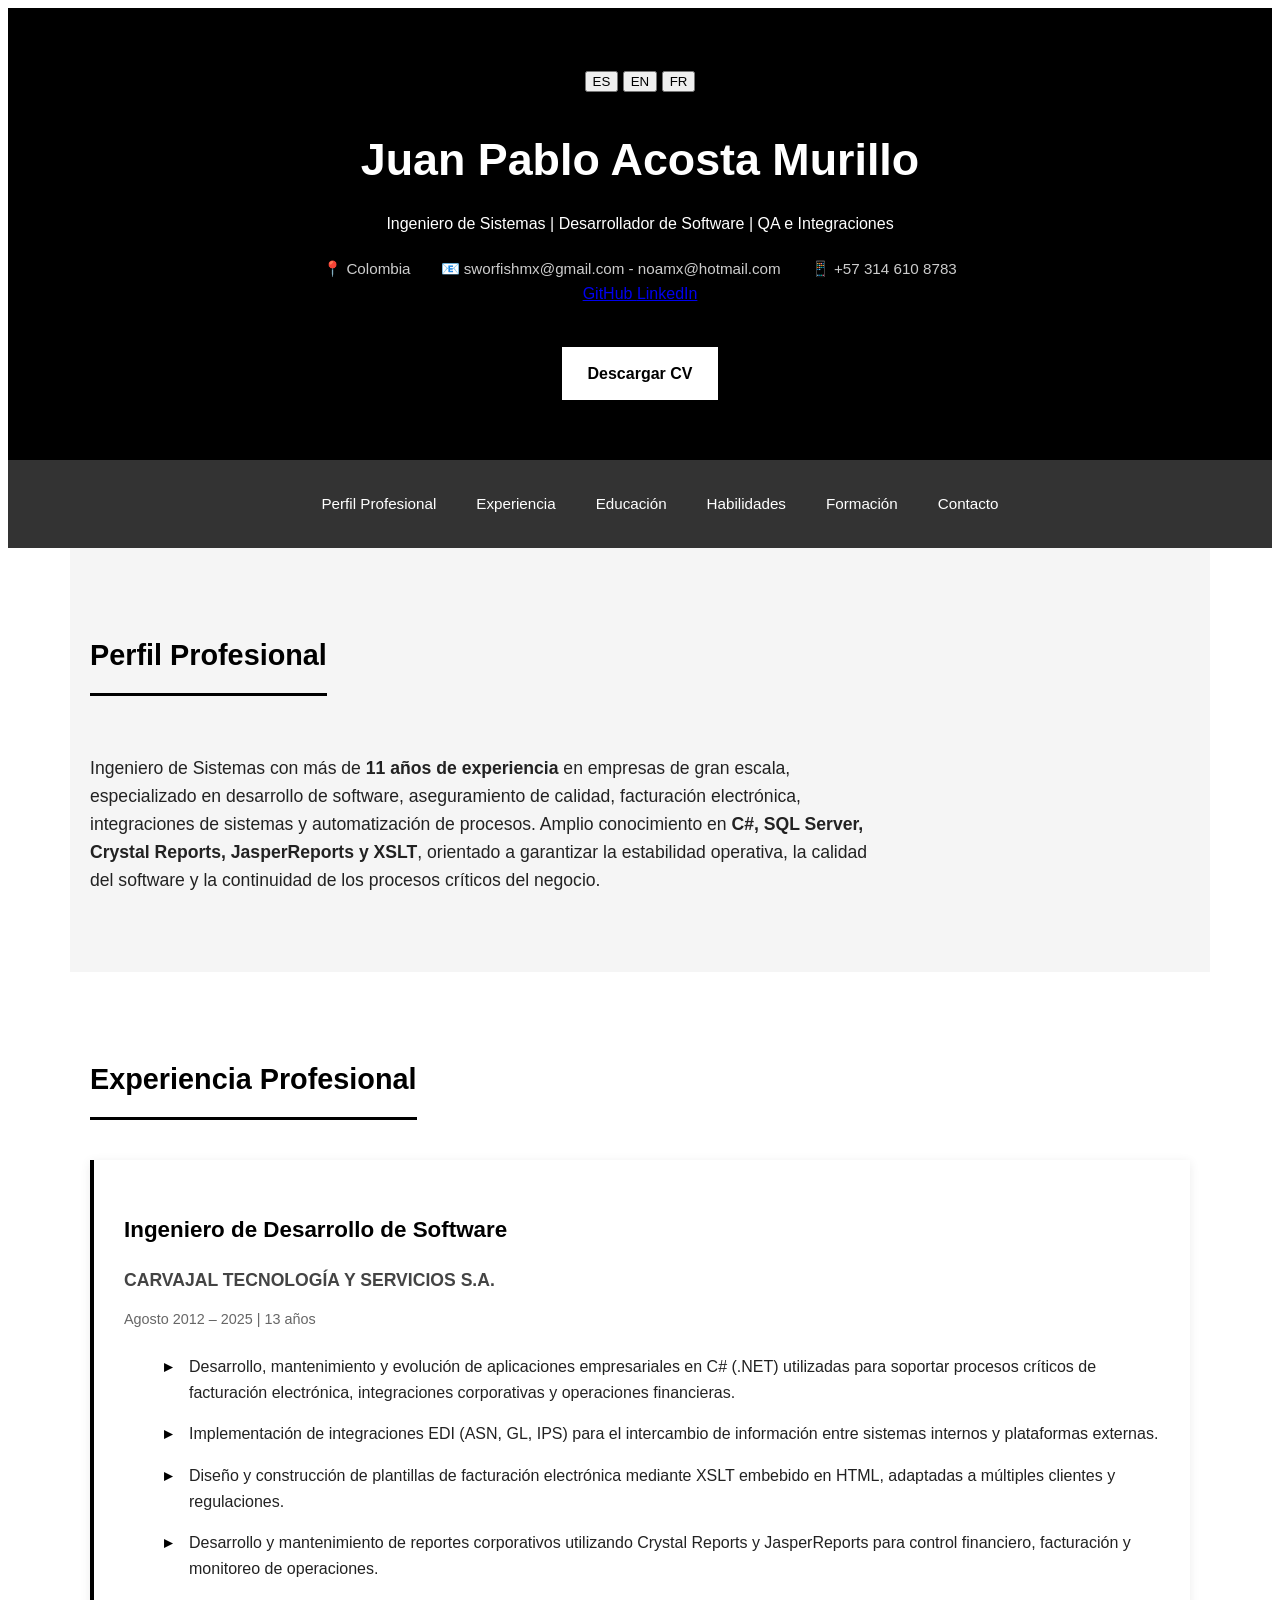
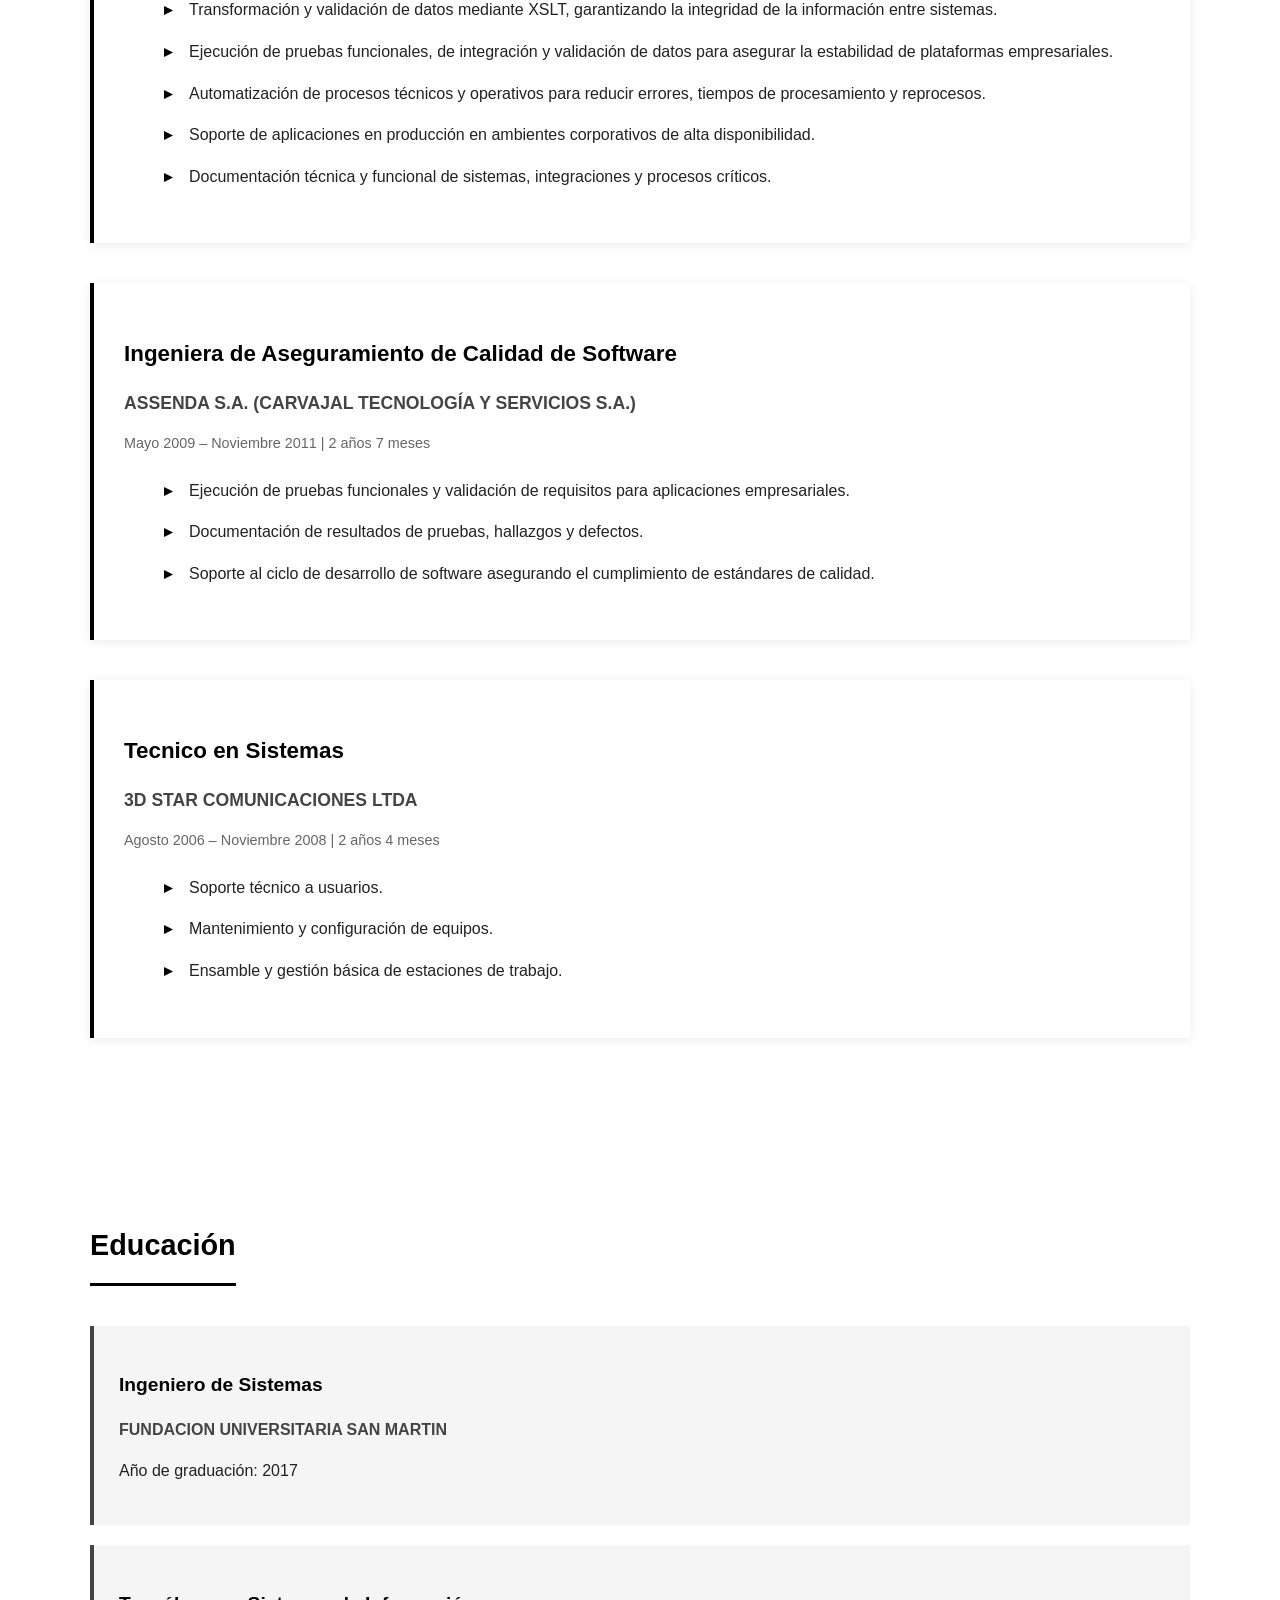
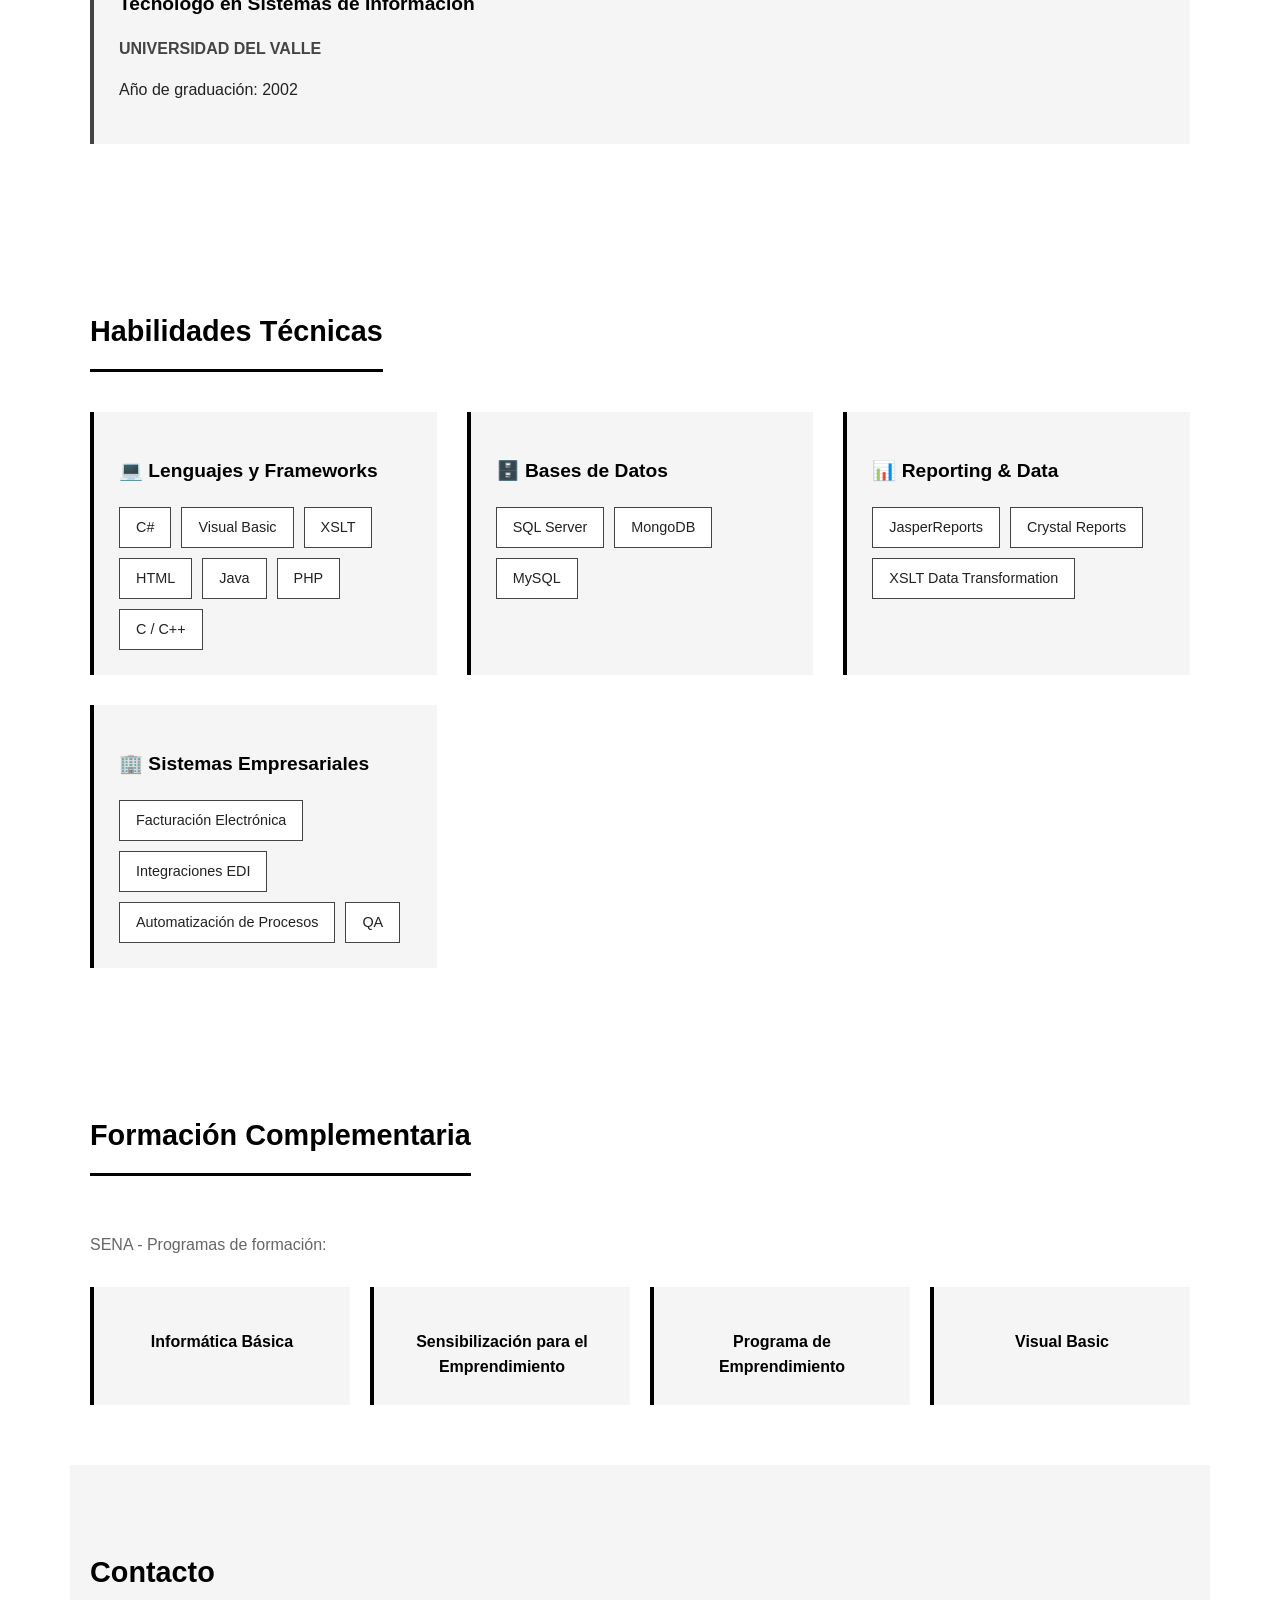
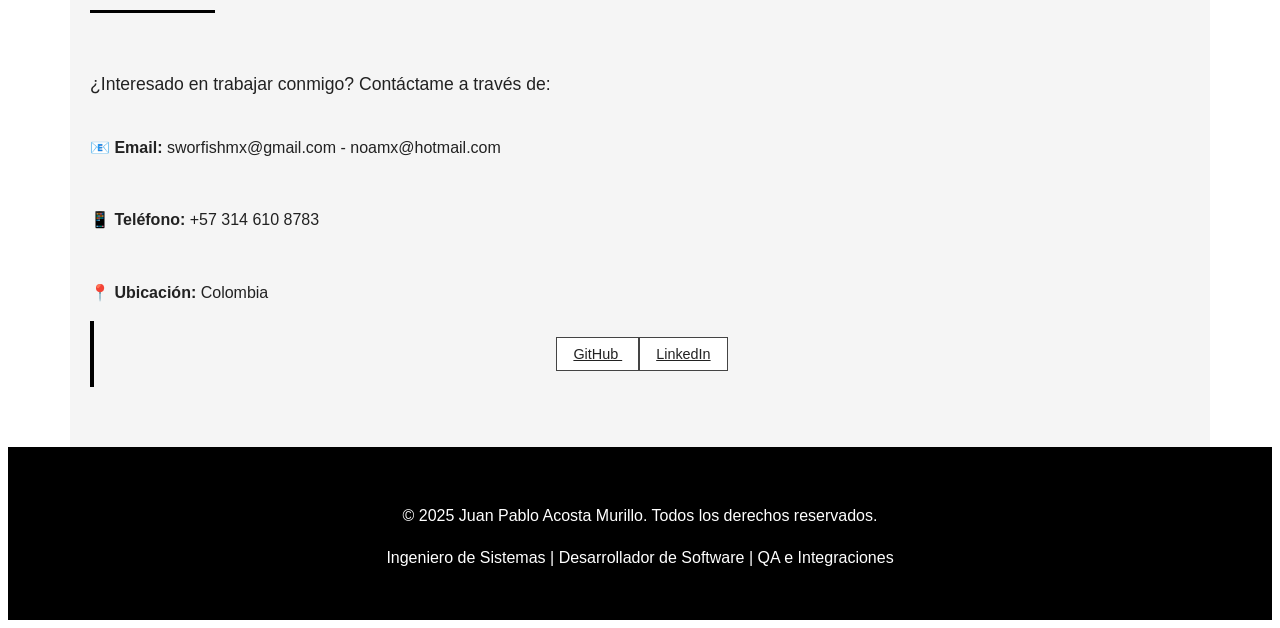
==== commit 8b8f5e06: "Update index.html" ====
--- a/index.html
+++ b/index.html
@@ -212,7 +212,7 @@
             <p><strong>📍 Ubicación:</strong> Colombia</p>
         </div>        
         
-        <div >
+        <div class="certification-item fade-in">
             <a href="https://github.com/GitJPam" class="skill-tag">
                 <i class="devicon-github-original"></i> GitHub
             </a>
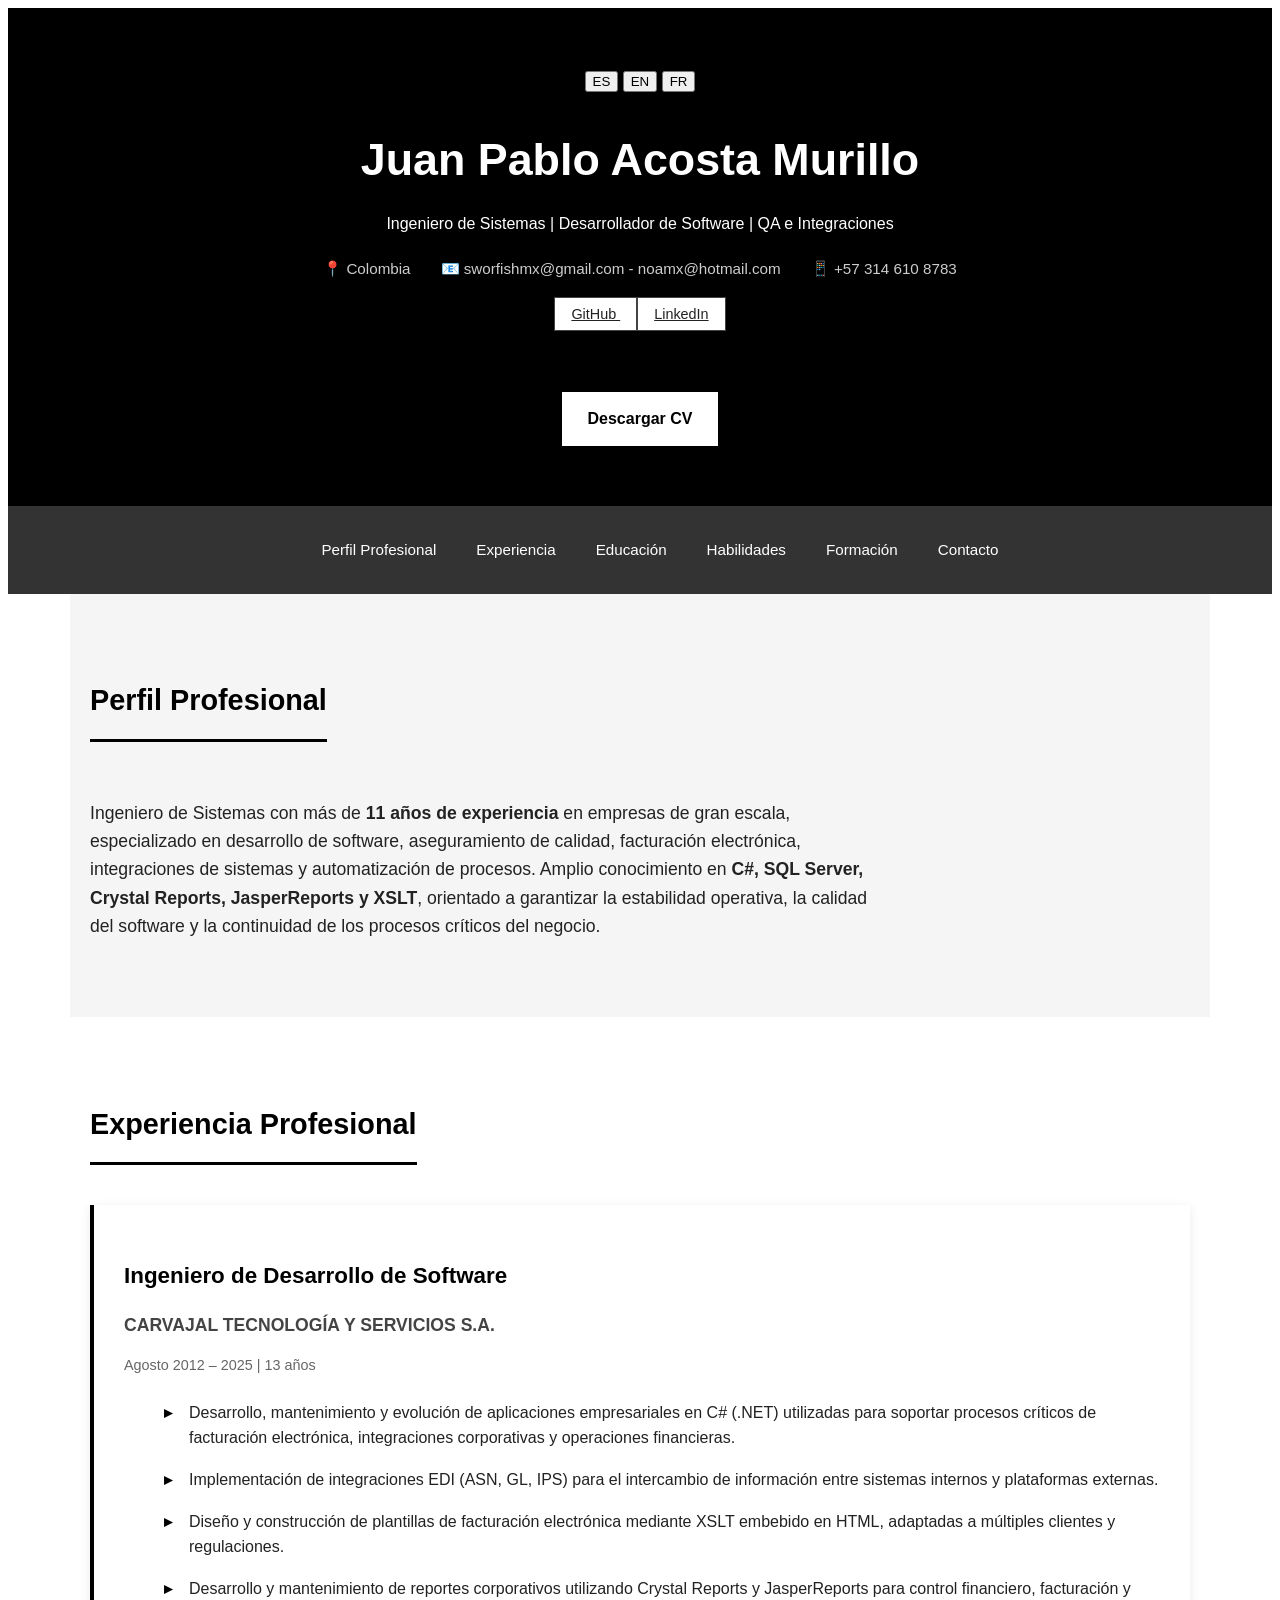
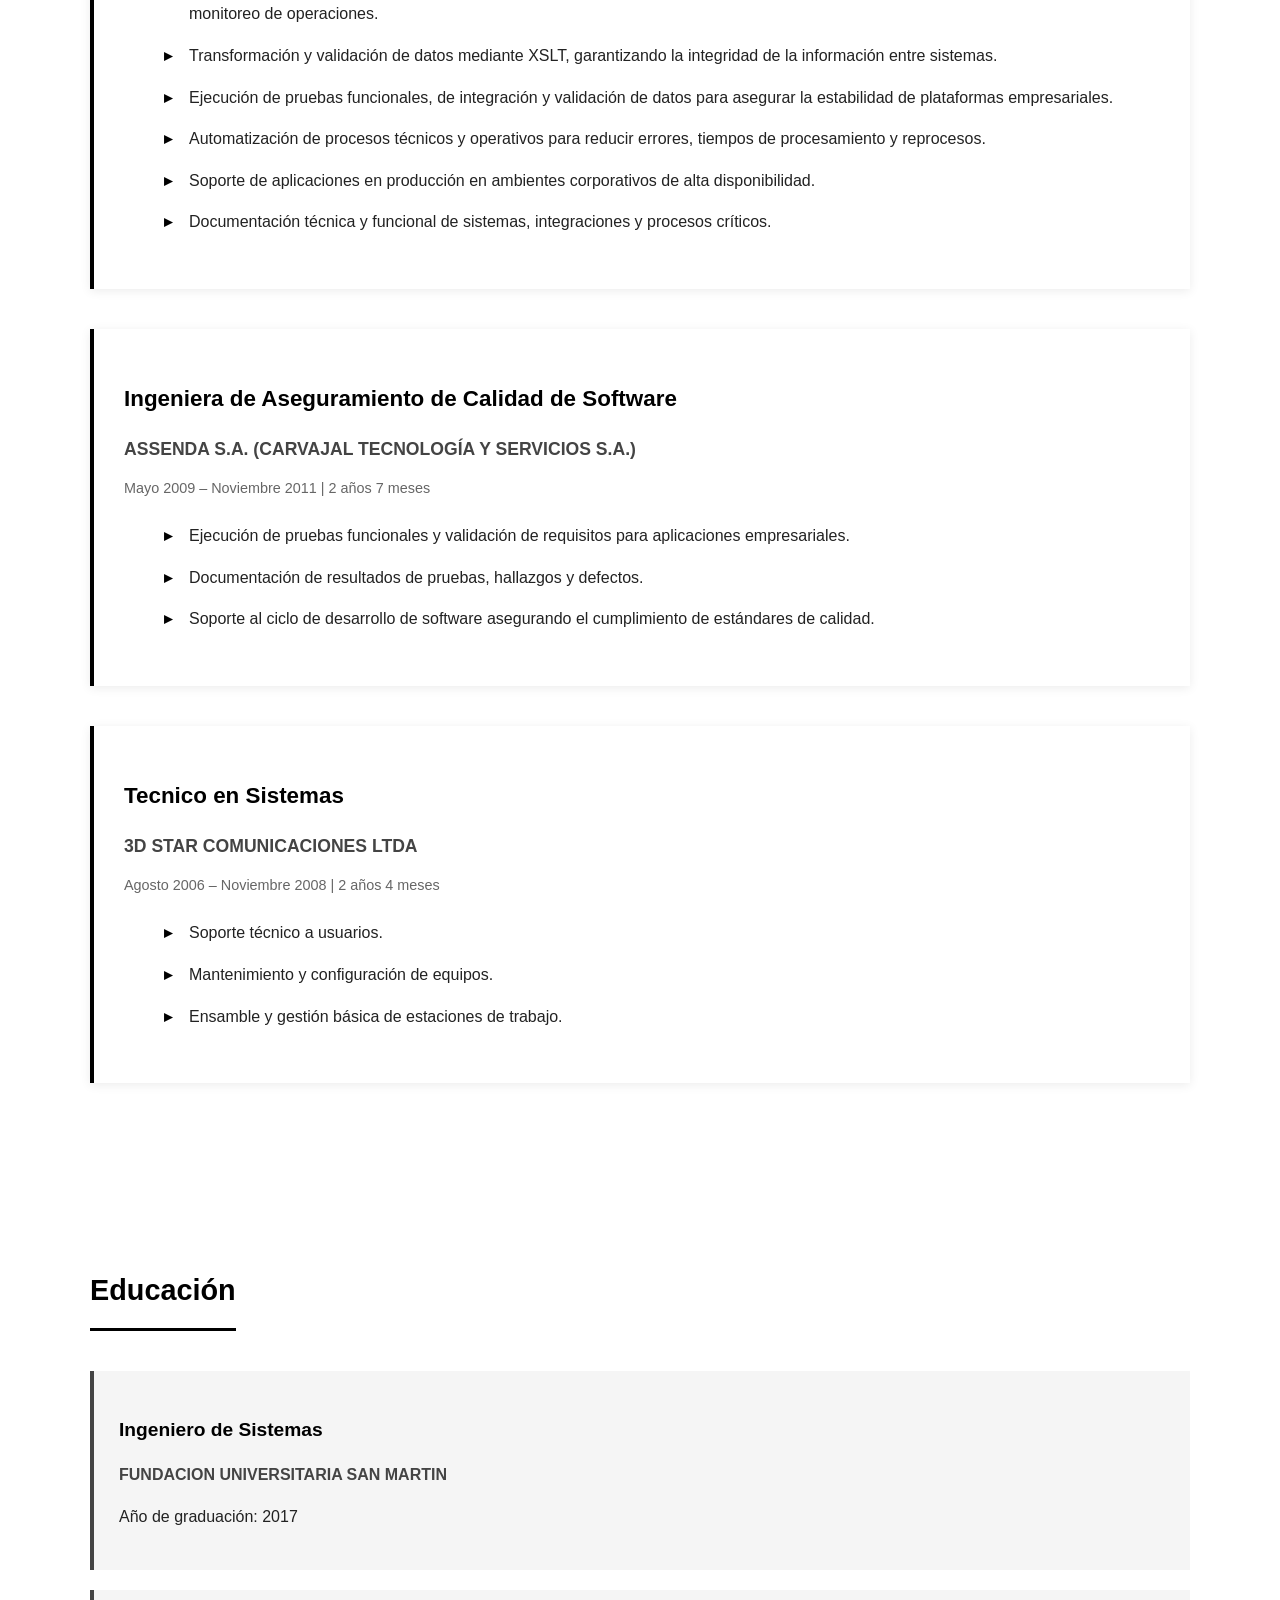
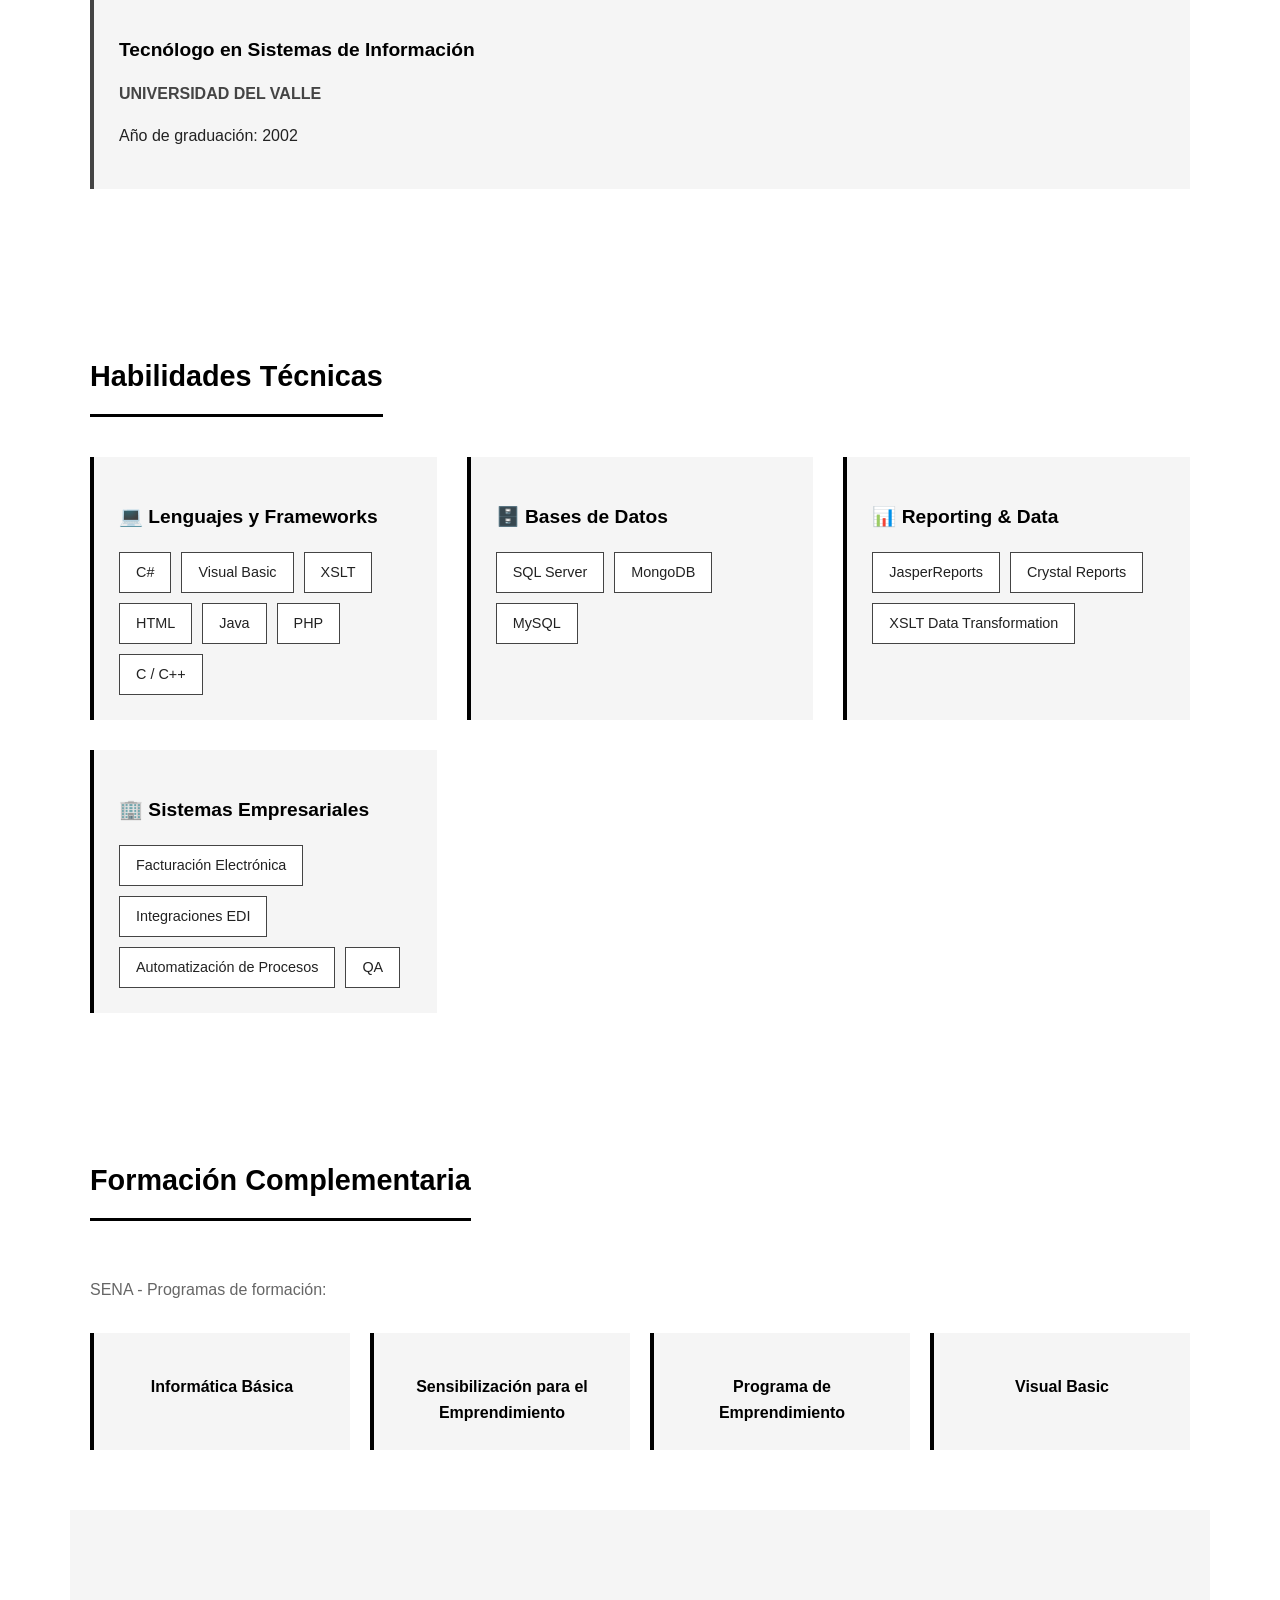
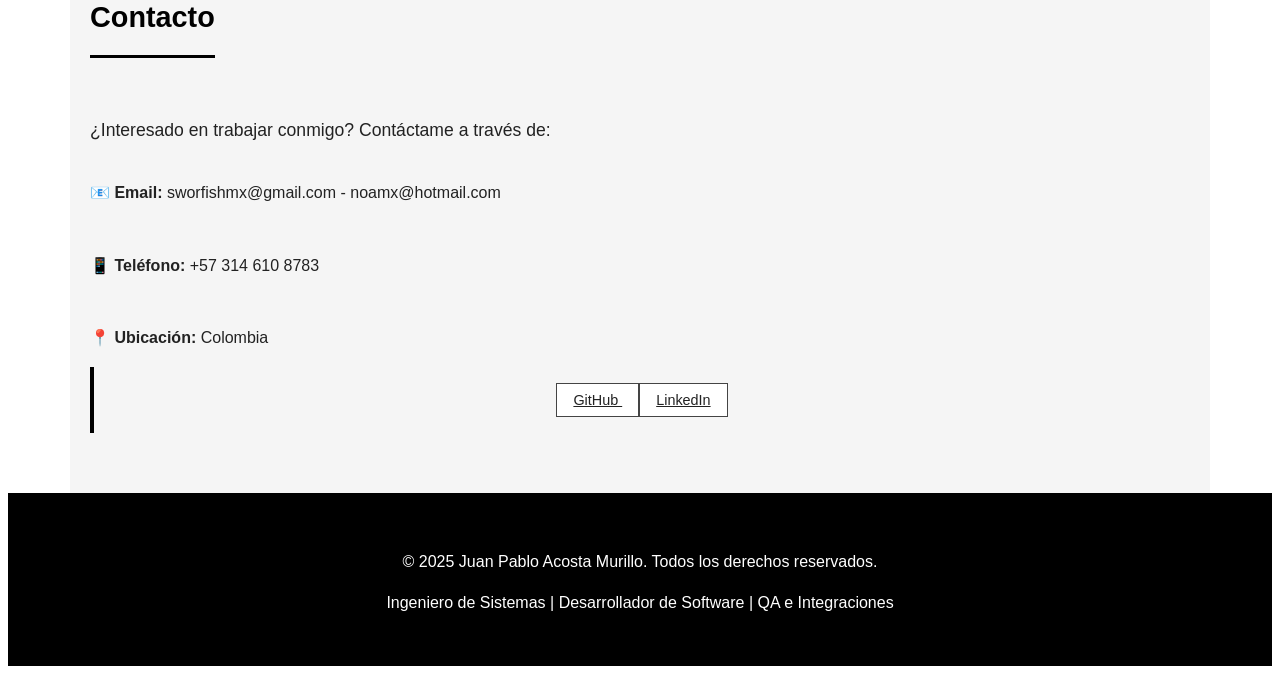
==== commit 398250a6: "Update index.html" ====
--- a/index.html
+++ b/index.html
@@ -33,13 +33,14 @@
             <span>📱 +57 314 610 8783</span>
         </div>
         
-        <a href="https://github.com/GitJPam" target="_blank">
-          GitHub
-        </a>
-        
-        <a href="https://www.linkedin.com/in/juan-pablo-a-18717046/" target="_blank">
-          LinkedIn
-        </a>
+        <div class="cv-button-wrapper">
+            <a href="https://github.com/GitJPam" class="skill-tag">
+                <i class="devicon-github-original"></i> GitHub
+            </a>
+            <a href="https://www.linkedin.com/in/juan-pablo-a-18717046/" class="skill-tag">
+                <i class="fab fa-linkedin"></i> LinkedIn
+            </a>
+        </div>
         <br>
         <div class="cv-button-wrapper">
             <a data-lang="es" href="uploads/CV Juan Pablo Acosta Murillo_es.pdf" class="btn" download>Descargar CV</a>
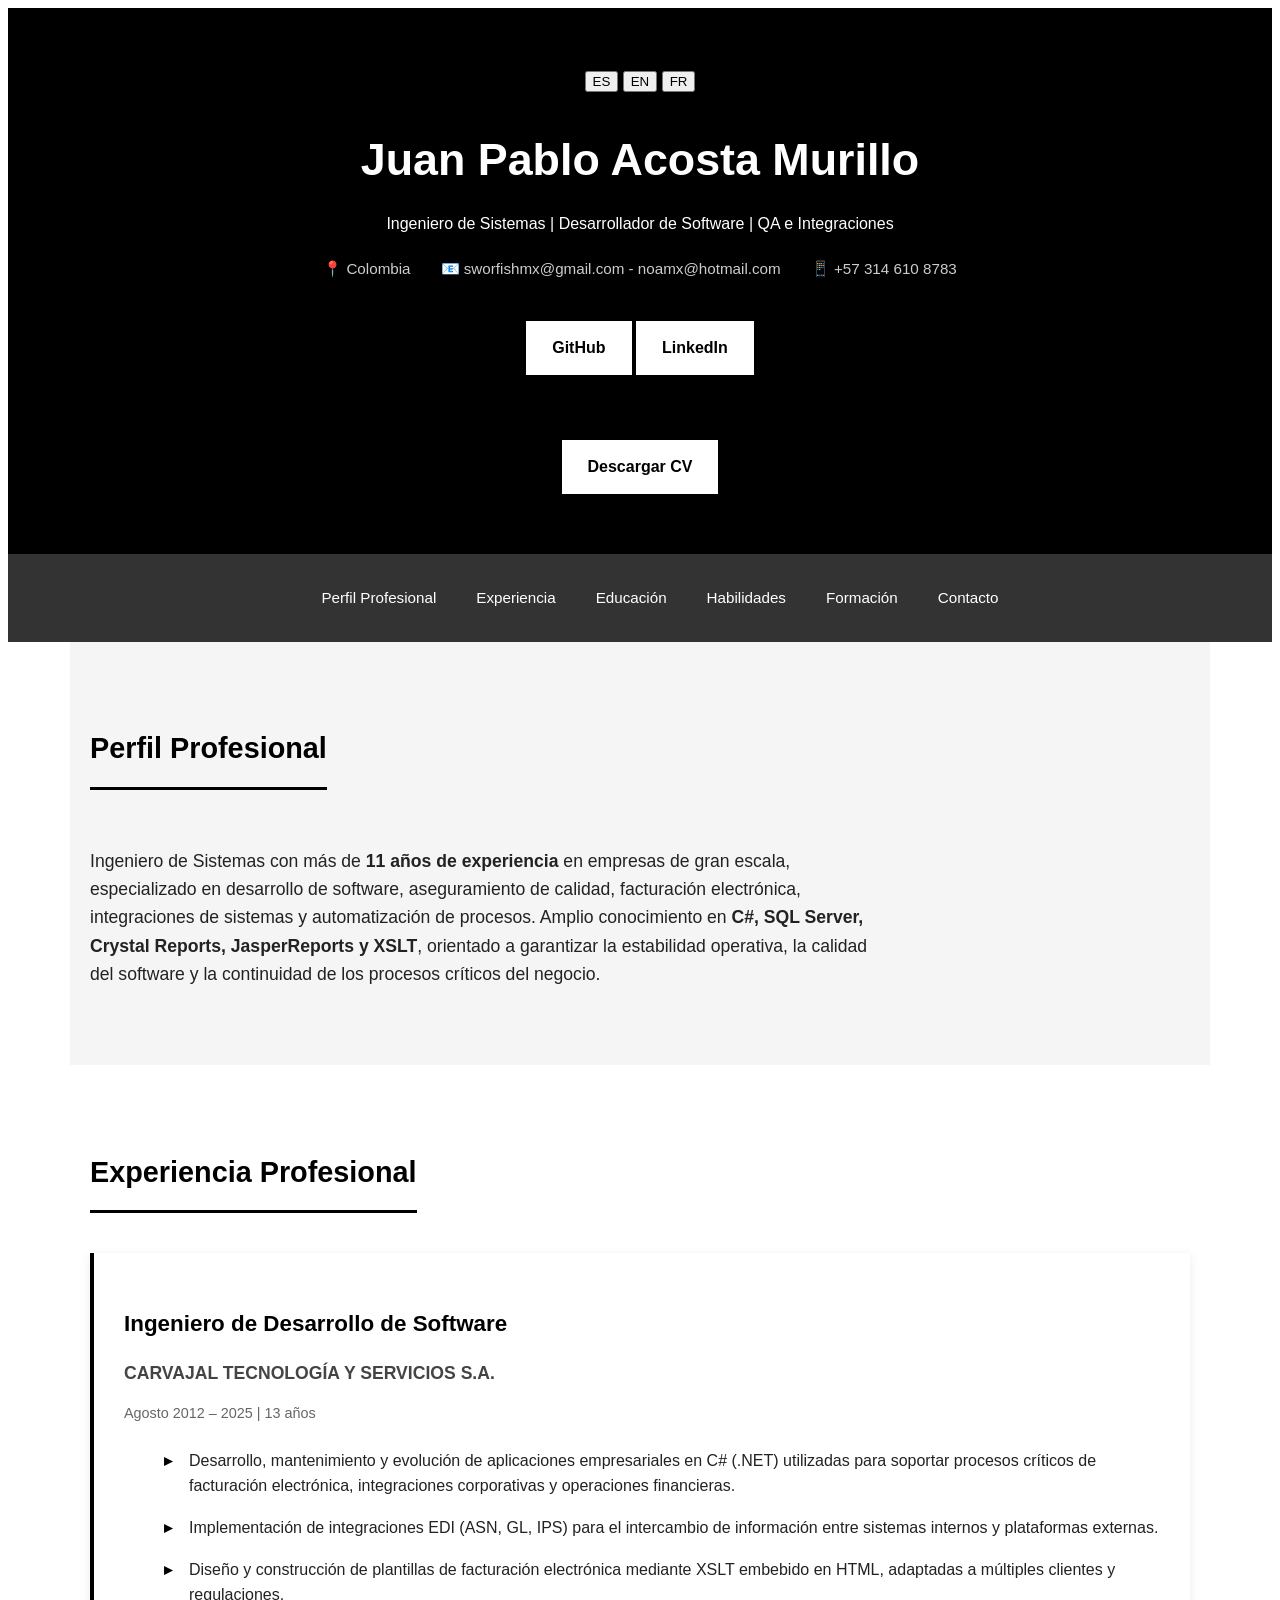
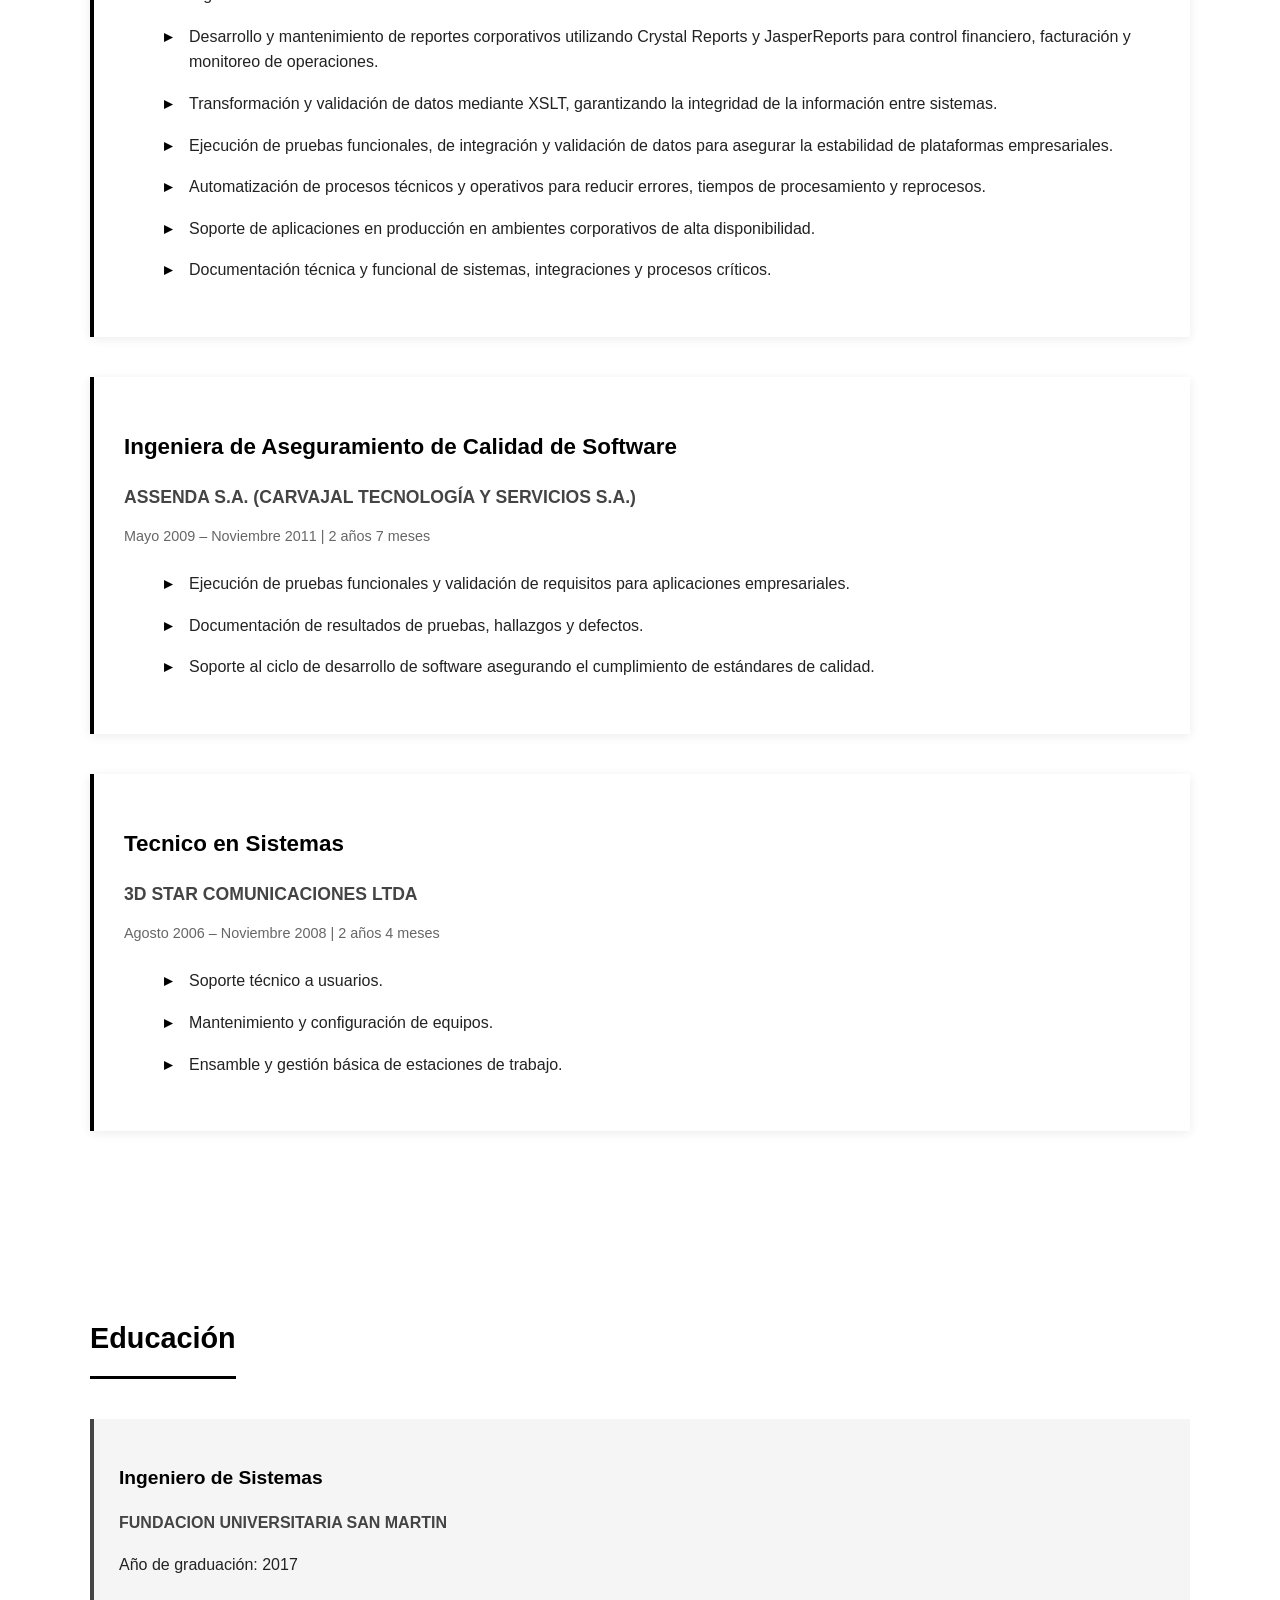
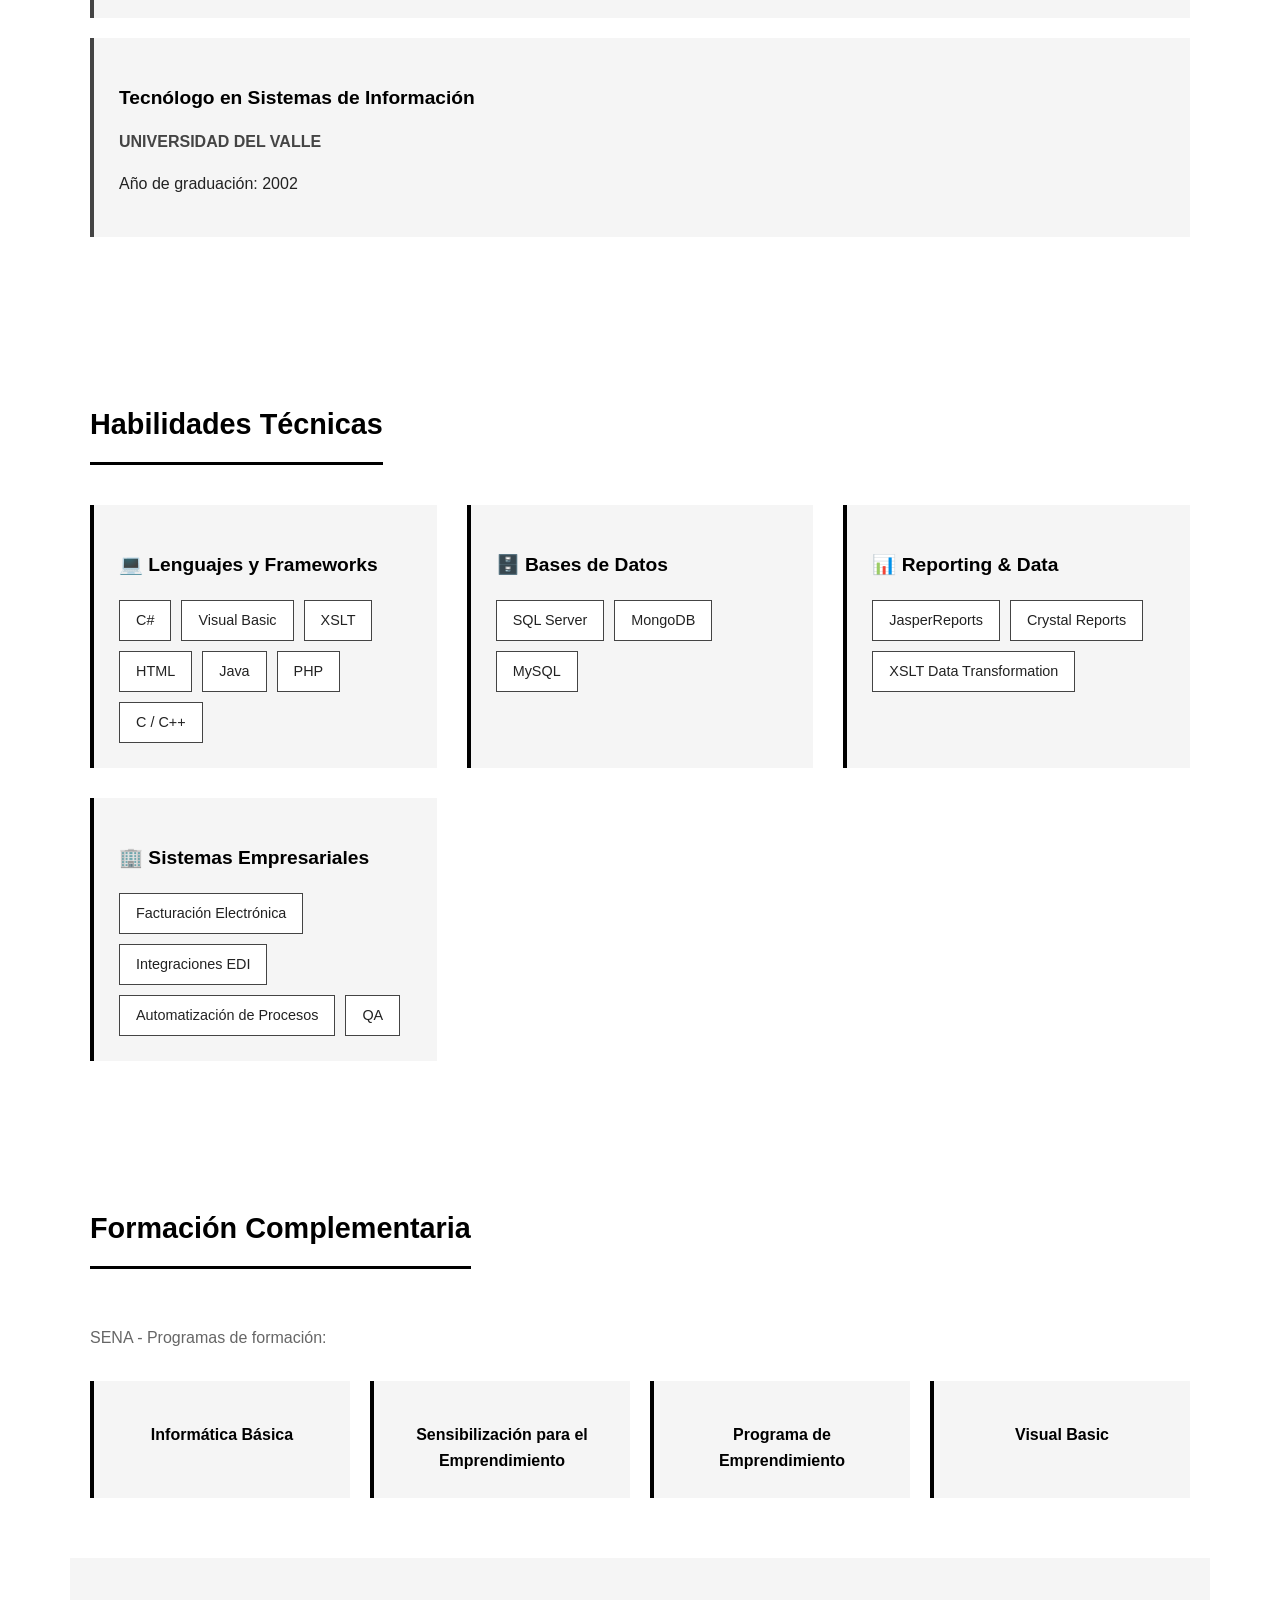
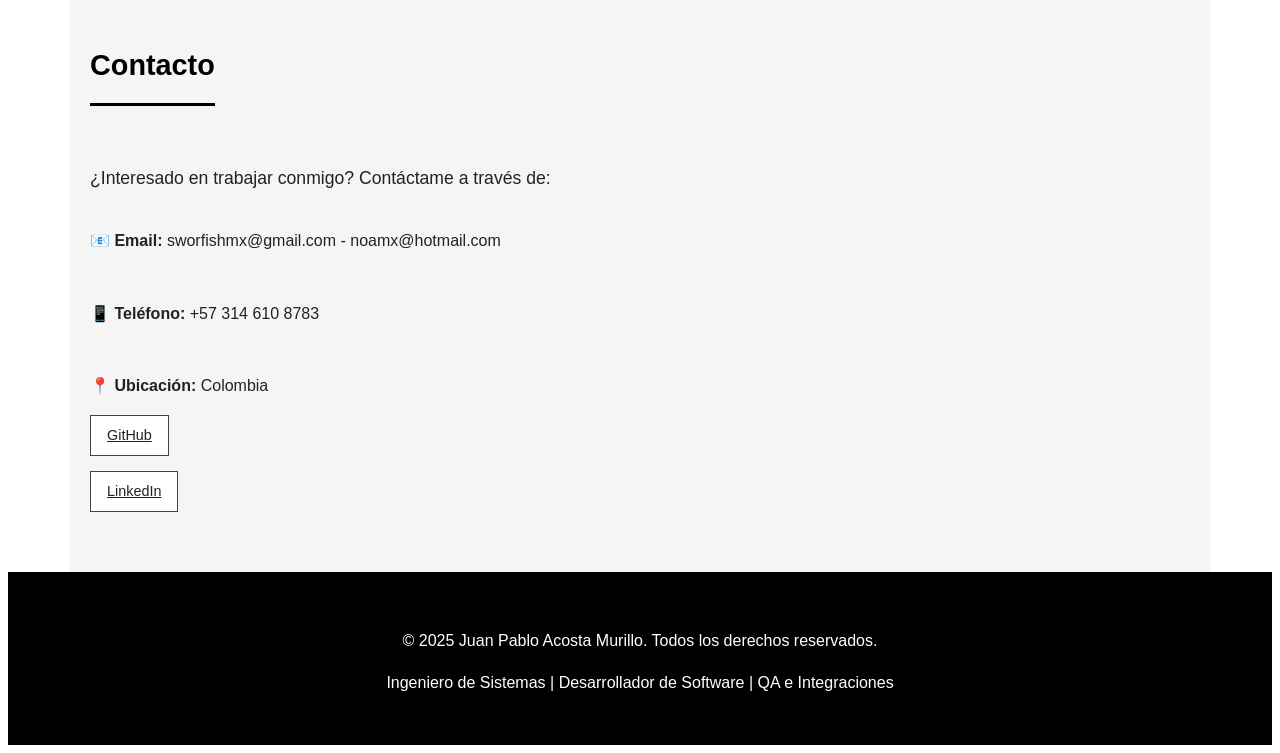
==== commit ca902a59: "Update index.html" ====
--- a/index.html
+++ b/index.html
@@ -34,18 +34,18 @@
         </div>
         
         <div class="cv-button-wrapper">
-            <a href="https://github.com/GitJPam" class="skill-tag">
+            <a href="https://github.com/GitJPam" class="btn">
                 <i class="devicon-github-original"></i> GitHub
             </a>
-            <a href="https://www.linkedin.com/in/juan-pablo-a-18717046/" class="skill-tag">
+            <a href="https://www.linkedin.com/in/juan-pablo-a-18717046/" class="btn">
                 <i class="fab fa-linkedin"></i> LinkedIn
             </a>
         </div>
         <br>
         <div class="cv-button-wrapper">
             <a data-lang="es" href="uploads/CV Juan Pablo Acosta Murillo_es.pdf" class="btn" download>Descargar CV</a>
-            <a data-lang="en" style="display:none" href="uploads/CV_Juan_Pablo_Acosta_Murillo_en.pdf" target="_blank" class="btn">Download Resume</a>
-            <a data-lang="fr" style="display:none" href="uploads/CV_Juan_Pablo_Acosta_Murillo_fr.pdf" target="_blank" class="btn">Télécharger le CV</a>
+            <a data-lang="en" style="display:none" href="uploads/CV_Juan_Pablo_Acosta_Murillo_en.pdf" class="btn">Download Resume</a>
+            <a data-lang="fr" style="display:none" href="uploads/CV_Juan_Pablo_Acosta_Murillo_fr.pdf" class="btn">Télécharger le CV</a>
         </div>    
     </header>
     
@@ -213,7 +213,7 @@
             <p><strong>📍 Ubicación:</strong> Colombia</p>
         </div>        
         
-        <div class="certification-item fade-in">
+        <div style="display: flex; flex-direction: column; gap: 15px; align-items: flex-start;">
             <a href="https://github.com/GitJPam" class="skill-tag">
                 <i class="devicon-github-original"></i> GitHub
             </a>
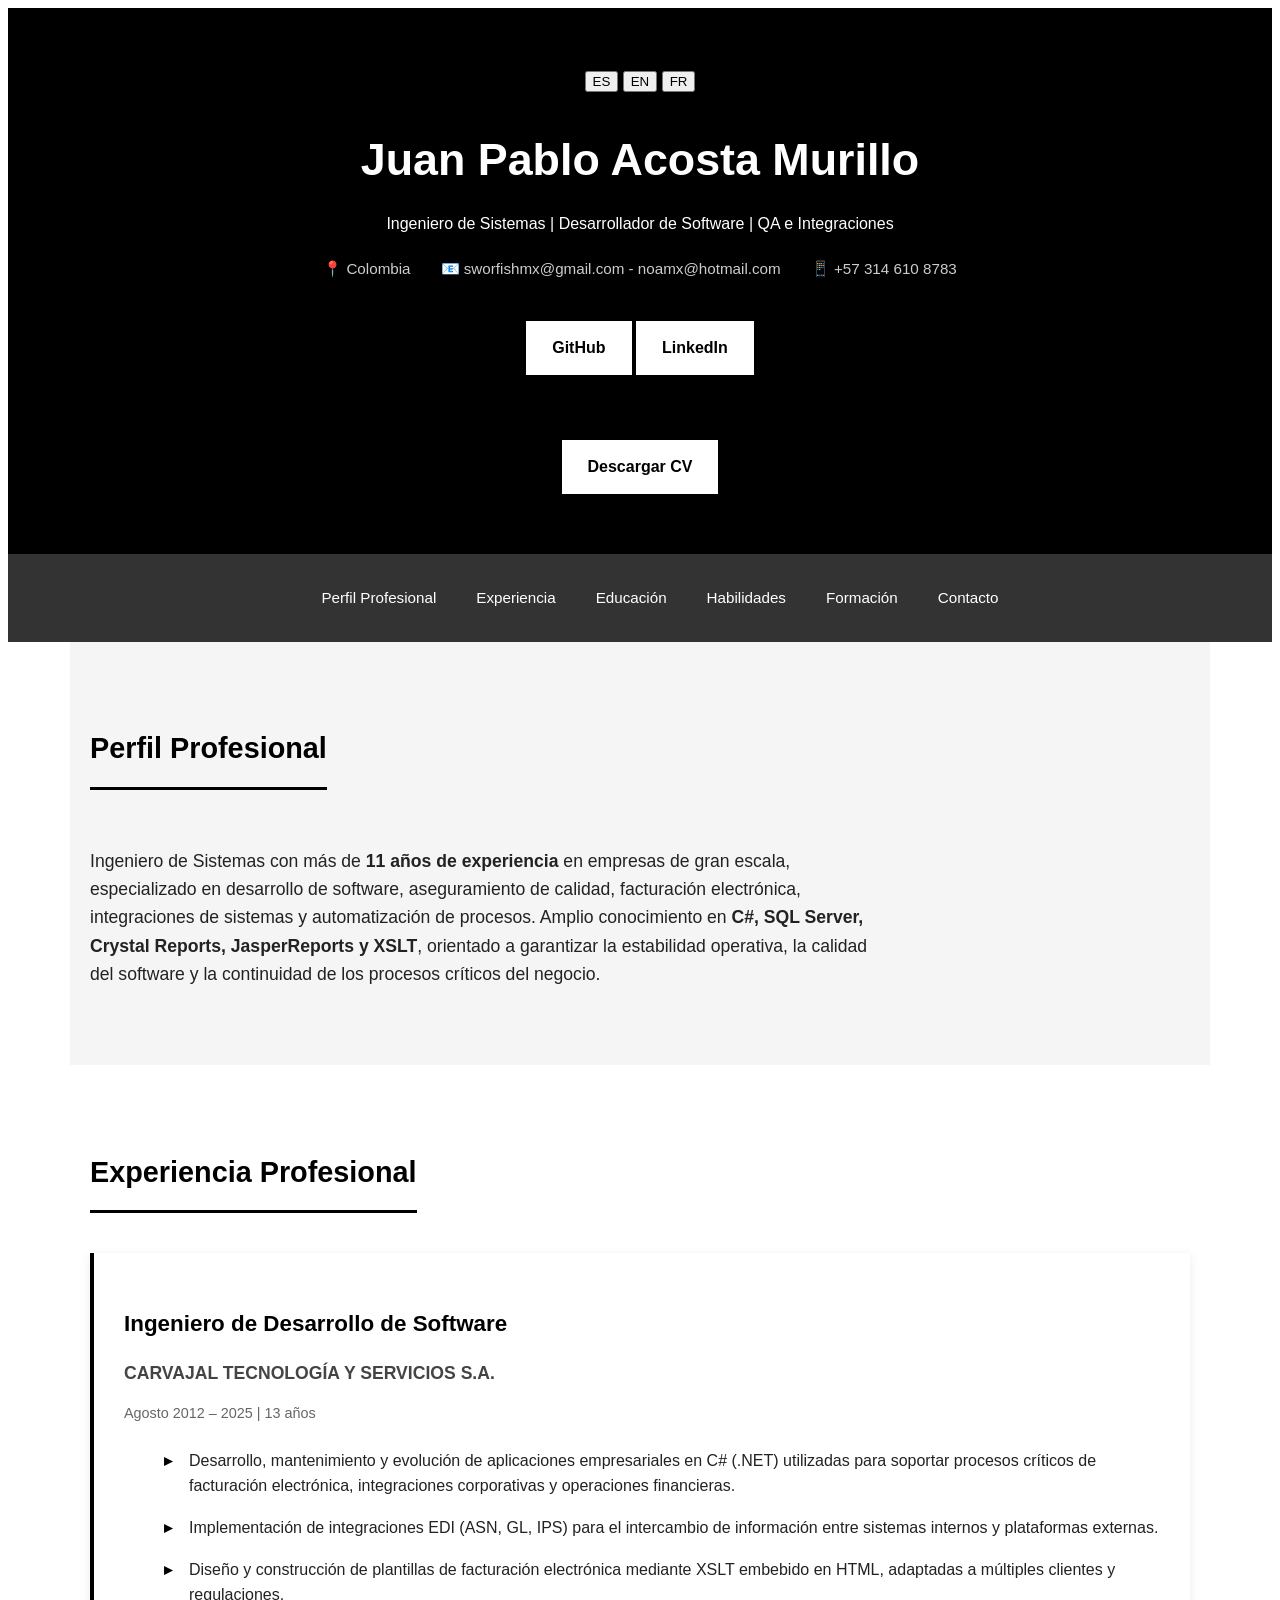
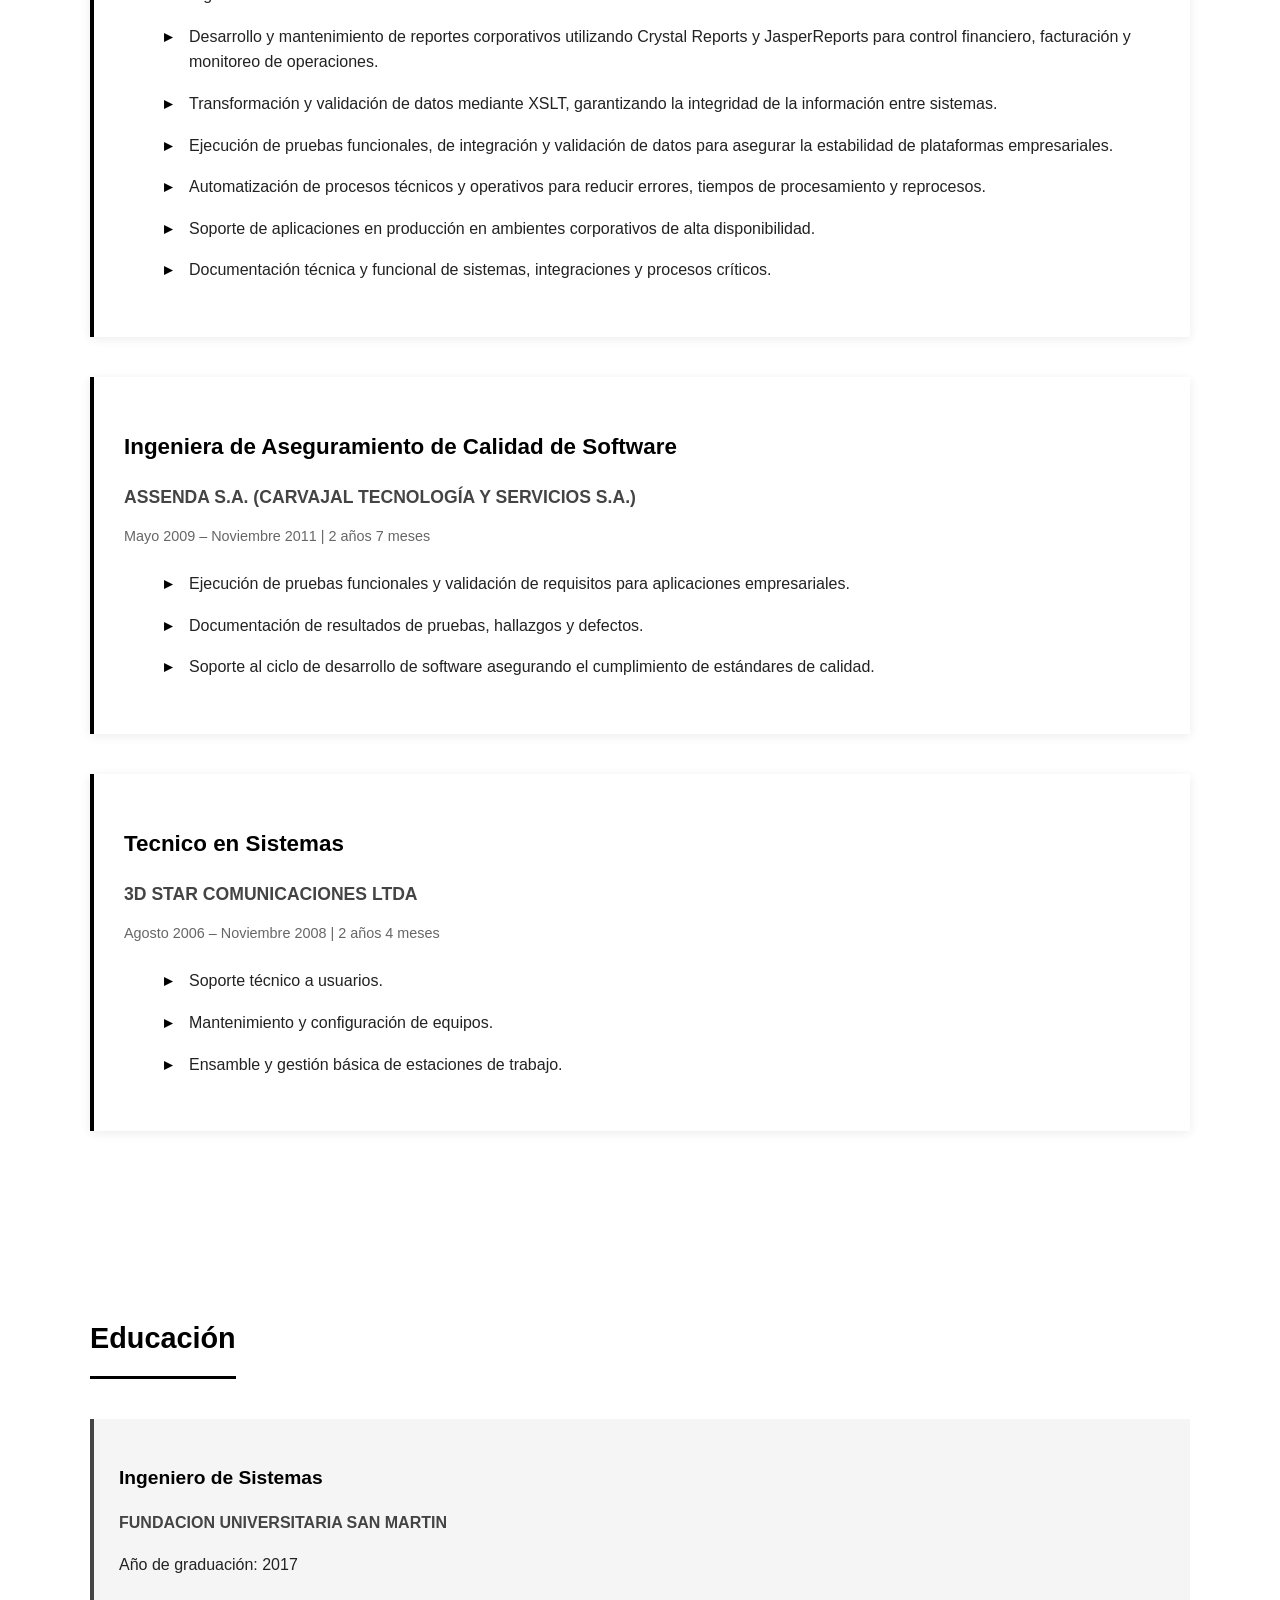
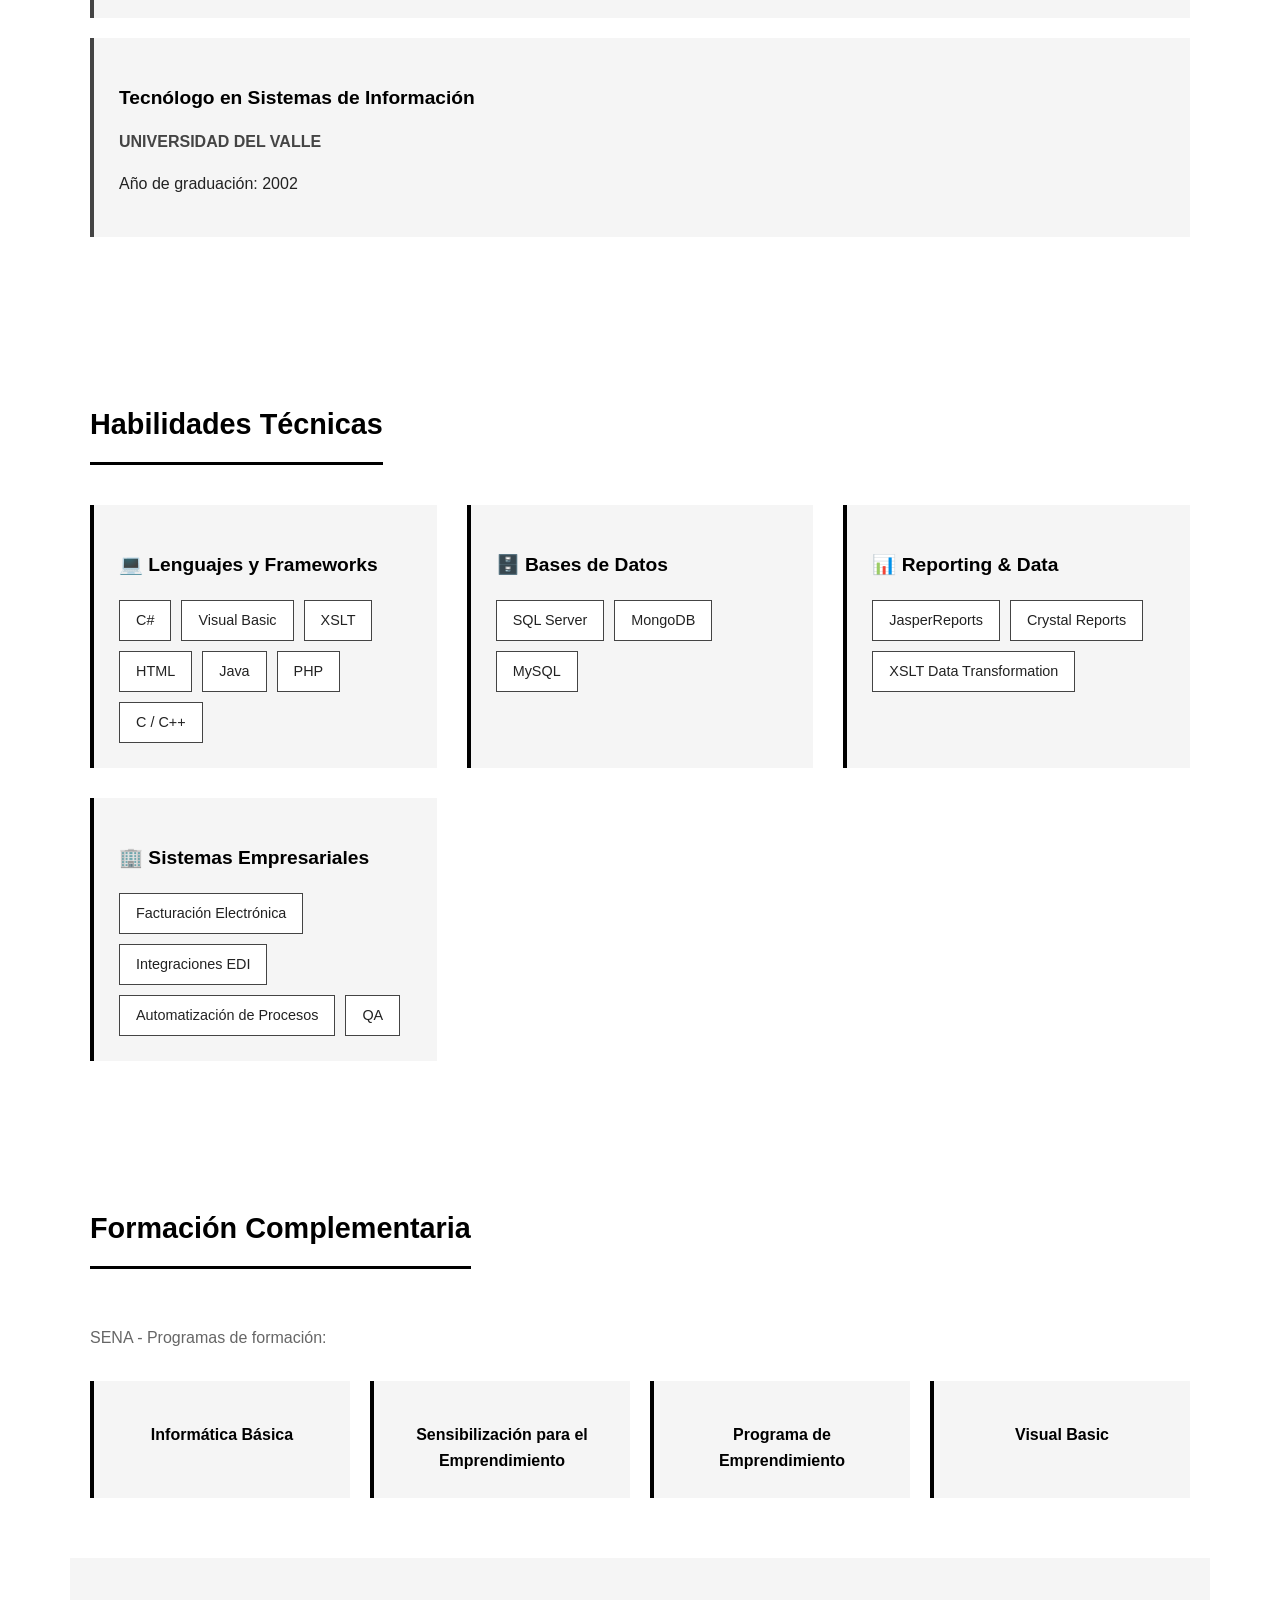
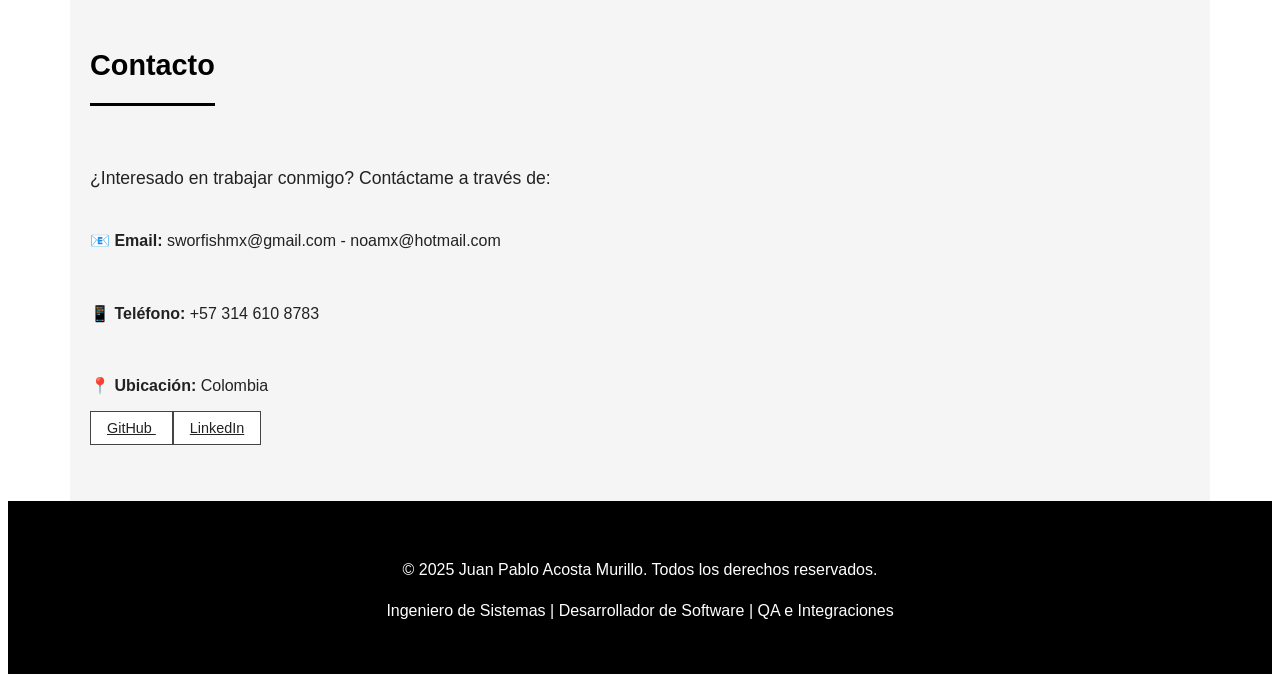
==== commit 5002d7d1: "Update index.html" ====
--- a/index.html
+++ b/index.html
@@ -213,7 +213,7 @@
             <p><strong>📍 Ubicación:</strong> Colombia</p>
         </div>        
         
-        <div style="display: flex; flex-direction: column; gap: 15px; align-items: flex-start;">
+        <div>
             <a href="https://github.com/GitJPam" class="skill-tag">
                 <i class="devicon-github-original"></i> GitHub
             </a>
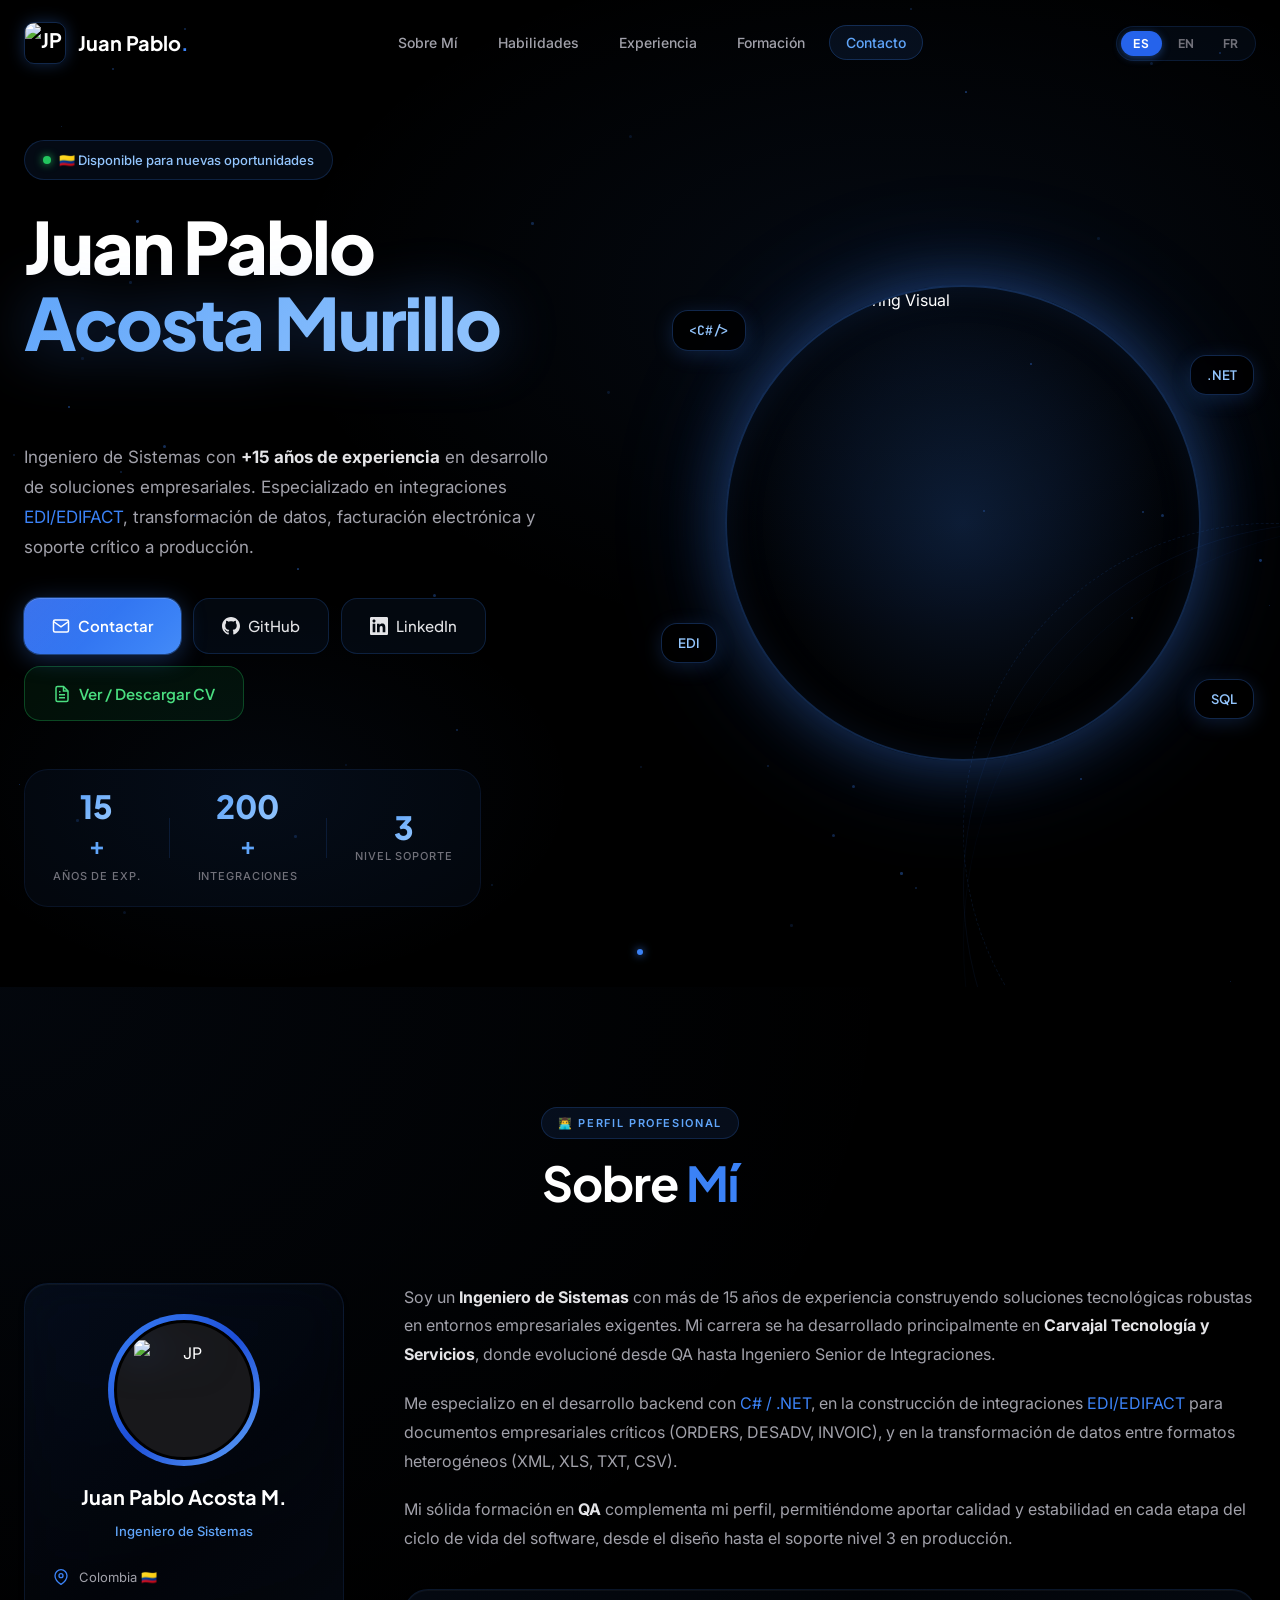
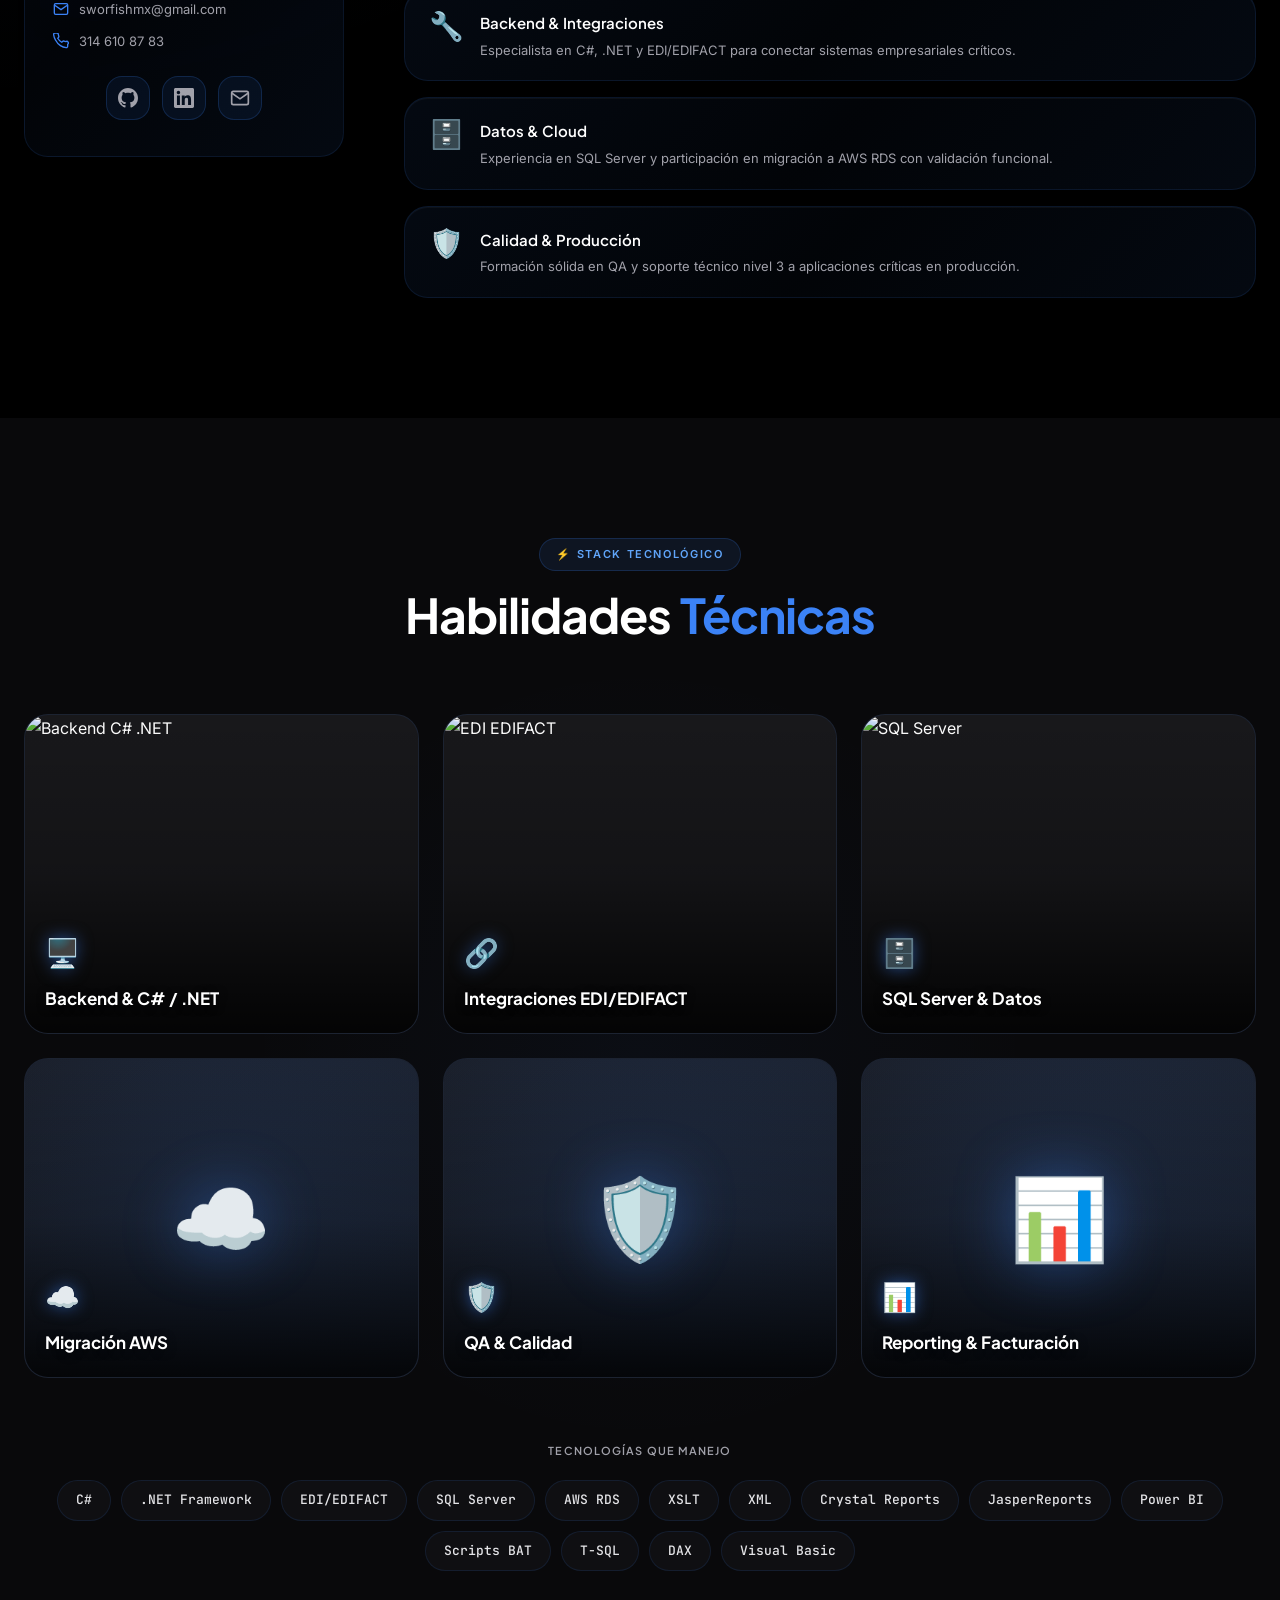
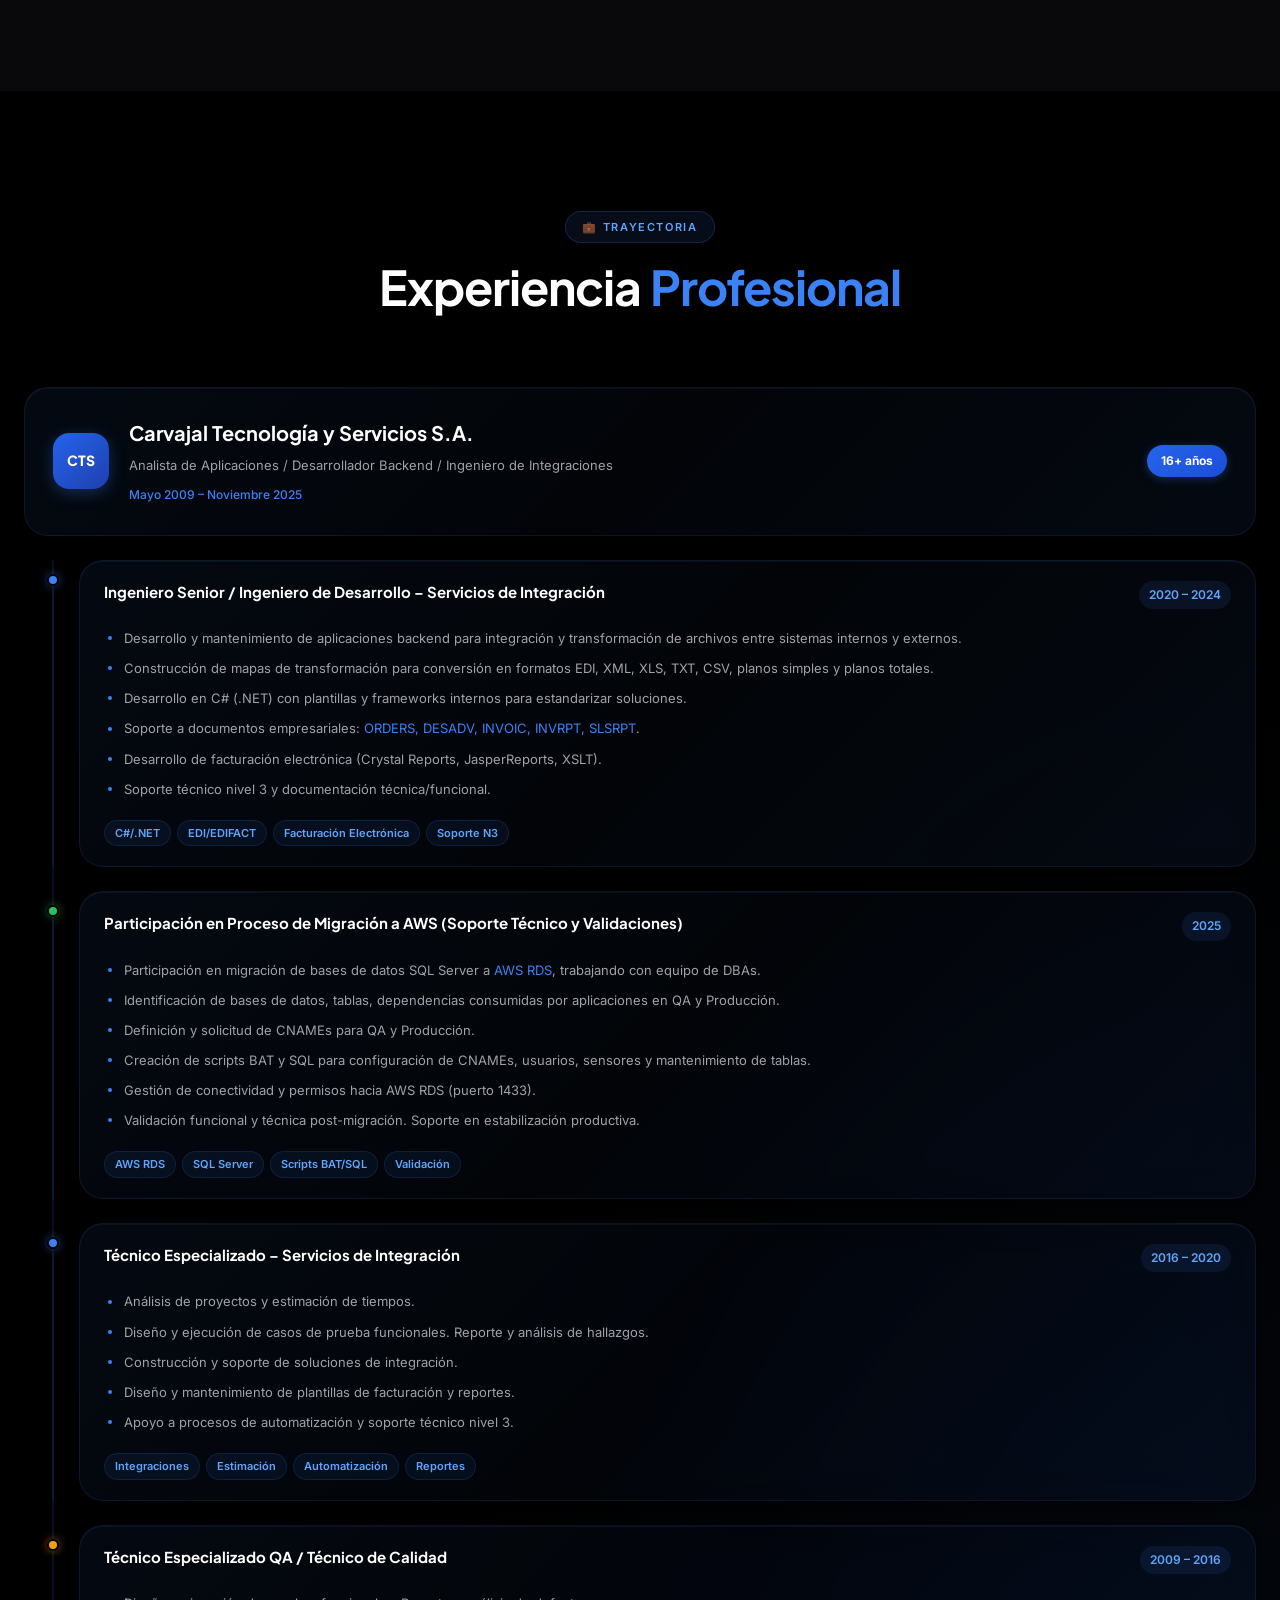
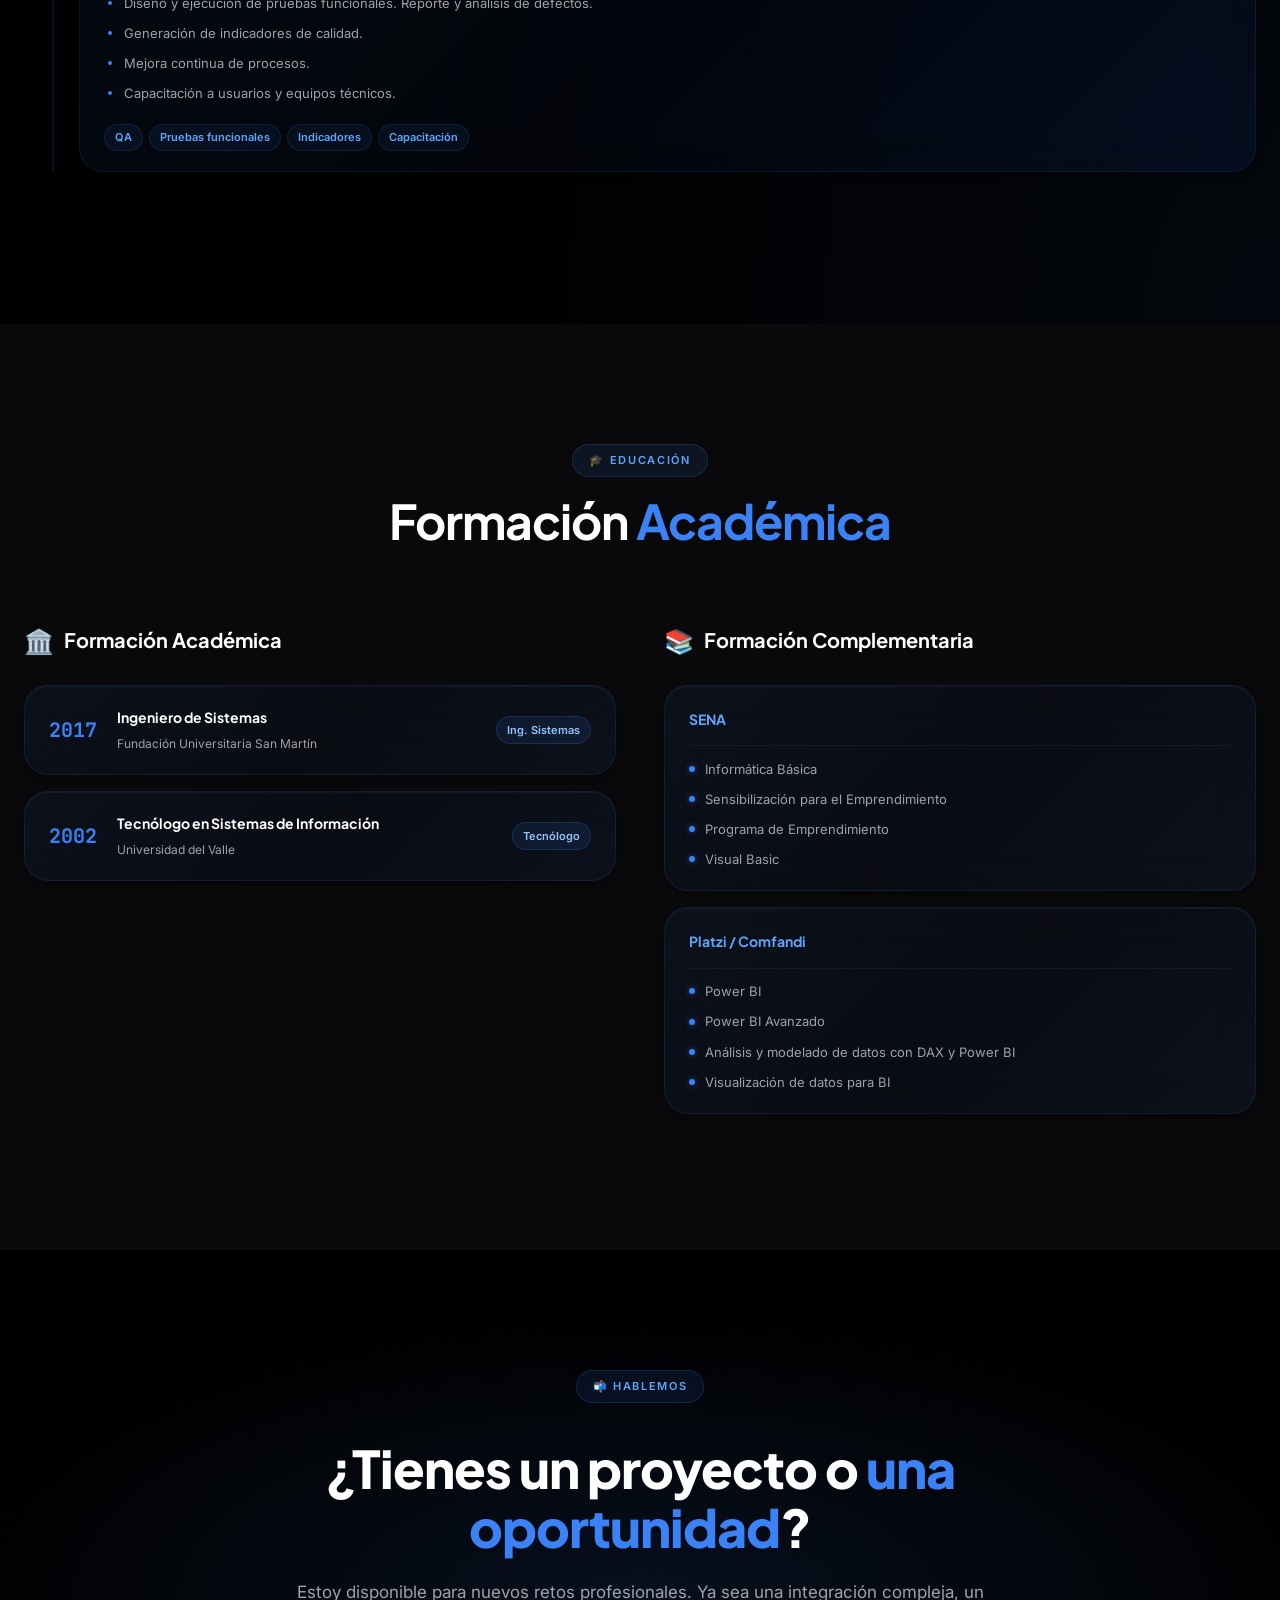
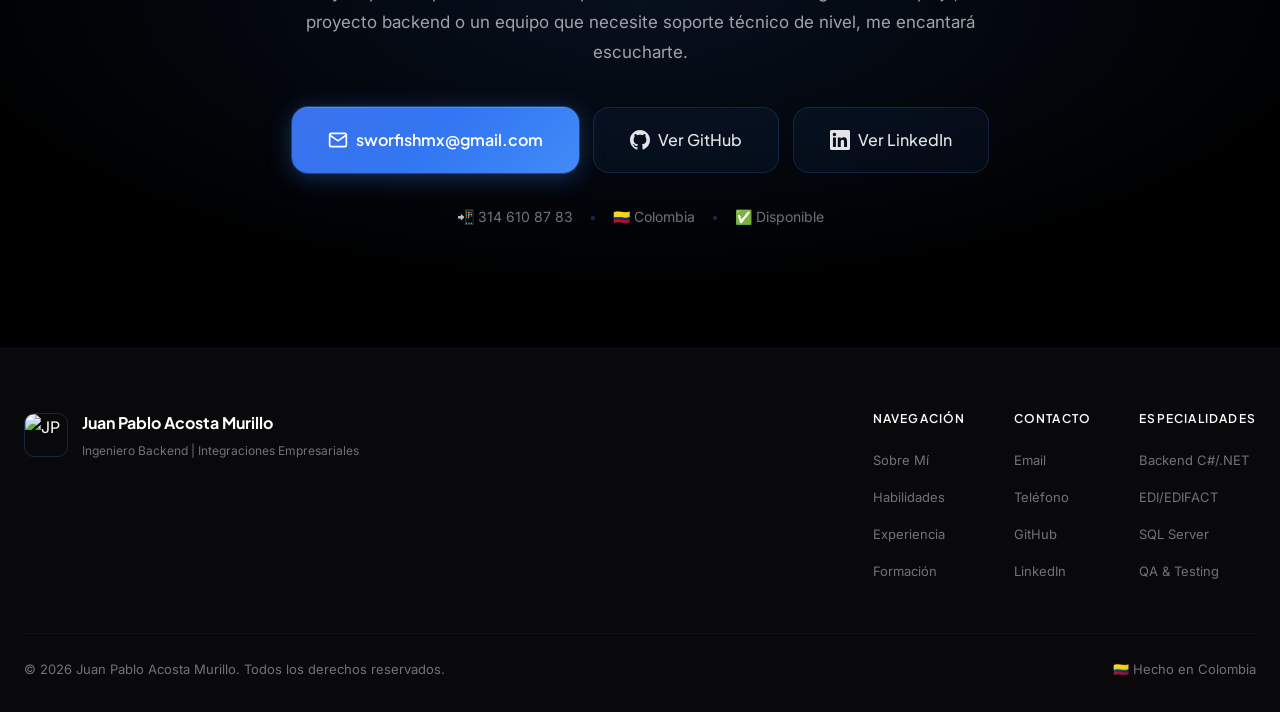
==== commit f964fb69: "Add files via upload" ====
--- a/index.html
+++ b/index.html
@@ -1,279 +1,831 @@
 <!DOCTYPE html>
 <html lang="es">
+
 <head>
     <meta charset="UTF-8">
     <meta name="viewport" content="width=device-width, initial-scale=1.0">
-    <meta name="description" content="Portafolio profesional de Juan Pablo Acosta Murillo - Ingeniero de Sistemas">
-    <title>Juan Pablo Acosta Murillo | Ingeniero de Sistemas</title>
-    
-    <!-- CSS principal -->
-    <link rel="stylesheet" href="style.css" />    
-    
+    <meta name="description"
+        content="Portfolio profesional de Juan Pablo Acosta Murillo — Ingeniero Backend, Integraciones Empresariales EDI/EDIFACT, C#/.NET, SQL Server y Soporte a Producción con +15 años de experiencia.">
+    <meta name="keywords"
+        content="Juan Pablo Acosta, Ingeniero Backend, C# .NET, EDI EDIFACT, SQL Server, Integraciones Empresariales, Ingeniería de Sistemas Colombia">
+    <meta name="author" content="Juan Pablo Acosta Murillo">
+    <meta property="og:title" content="Juan Pablo Acosta Murillo | Ingeniero Backend">
+    <meta property="og:description"
+        content="Ingeniero Backend especializado en integraciones EDI, transformación de datos y soporte a producción.">
+    <title>Juan Pablo Acosta Murillo | Ingeniero Backend & Sistemas</title>
+
+    <!-- Google Fonts -->
+    <link rel="preconnect" href="https://fonts.googleapis.com">
+    <link rel="preconnect" href="https://fonts.gstatic.com" crossorigin>
+    <link
+        href="https://fonts.googleapis.com/css2?family=Plus+Jakarta+Sans:wght@400;500;600;700;800&family=Inter:wght@300;400;500;600&family=JetBrains+Mono:wght@400;500&display=swap"
+        rel="stylesheet">
+
+    <link rel="stylesheet" href="styles.css">
 </head>
+
 <body>
-    <!-- Header -->
-    <header>
-        <div class="language-switcher">
-          <button onclick="setLanguage('es')">ES</button>
-          <button onclick="setLanguage('en')">EN</button>
-          <button onclick="setLanguage('fr')">FR</button>
-        </div>
-        
-        <h1 data-lang="es">Juan Pablo Acosta Murillo</h1>
-        <h1 data-lang="en" style="display:none">Juan Pablo Acosta Murillo</h1>
-        <h1 data-lang="fr" style="display:none">Juan Pablo Acosta Murillo</h1>
-
-        <p data-lang="es">Ingeniero de Sistemas | Desarrollador de Software | QA e Integraciones</p>        
-        <p data-lang="en" style="display:none">Systems Engineer | Software Developer | QA & Integration Specialist</p>        
-        <p data-lang="fr" style="display:none">Ingénieur Systèmes | Développeur Logiciel | Spécialiste QA & Intégration</p>
-
-        <div class="contact-info">
-            <span>📍 Colombia</span>
-            <span>📧 sworfishmx@gmail.com - noamx@hotmail.com</span>
-            <span>📱 +57 314 610 8783</span>
-        </div>
-        
-        <div class="cv-button-wrapper">
-            <a href="https://github.com/GitJPam" class="btn">
-                <i class="devicon-github-original"></i> GitHub
+
+    <!-- ======================== NAVBAR ======================== -->
+    <nav class="navbar" id="navbar">
+        <div class="container nav-container">
+            <a href="#hero" class="nav-logo">
+                <img src="images/logo.png" alt="JP Logo" class="logo-img">
+                <span class="logo-text">Juan Pablo<span class="logo-accent">.</span></span>
             </a>
-            <a href="https://www.linkedin.com/in/juan-pablo-a-18717046/" class="btn">
-                <i class="fab fa-linkedin"></i> LinkedIn
-            </a>
-        </div>
-        <br>
-        <div class="cv-button-wrapper">
-            <a data-lang="es" href="uploads/CV Juan Pablo Acosta Murillo_es.pdf" class="btn" download>Descargar CV</a>
-            <a data-lang="en" style="display:none" href="uploads/CV_Juan_Pablo_Acosta_Murillo_en.pdf" class="btn">Download Resume</a>
-            <a data-lang="fr" style="display:none" href="uploads/CV_Juan_Pablo_Acosta_Murillo_fr.pdf" class="btn">Télécharger le CV</a>
-        </div>    
-    </header>
-    
-    <!-- Navigation -->
-    <nav>
-        <ul>
-            <li><a data-lang="es" href="#about">Perfil Profesional</a></li>
-            <li><a data-lang="es" href="#experience">Experiencia</a></li>
-            <li><a data-lang="es" href="#education">Educación</a></li>
-            <li><a data-lang="es" href="#skills">Habilidades</a></li>
-            <li><a data-lang="es" href="#certifications">Formación</a></li>
-            <li><a data-lang="es" href="#contact">Contacto</a></li>
-        </ul>
+            <ul class="nav-links" id="navLinks">
+                <li><a href="#sobre-mi" class="nav-link" data-i18n="nav-sobre">Sobre Mí</a></li>
+                <li><a href="#habilidades" class="nav-link" data-i18n="nav-habilidades">Habilidades</a></li>
+                <li><a href="#experiencia" class="nav-link" data-i18n="nav-experiencia">Experiencia</a></li>
+                <li><a href="#formacion" class="nav-link" data-i18n="nav-formacion">Formación</a></li>
+                <li><a href="#contacto" class="nav-link nav-link-cta" data-i18n="nav-contacto">Contacto</a></li>
+            </ul>
+            <div class="lang-switcher" id="langSwitcher">
+                <button class="lang-btn active" data-lang="es">ES</button>
+                <button class="lang-btn" data-lang="en">EN</button>
+                <button class="lang-btn" data-lang="fr">FR</button>
+            </div>
+            <button class="mobile-menu-toggle" id="mobileToggle" aria-label="Abrir menú">
+                <span></span><span></span><span></span>
+            </button>
+        </div>
+        <!-- Mobile Menu -->
+        <div class="mobile-menu" id="mobileMenu">
+            <ul>
+                <li><a href="#sobre-mi" class="nav-link" data-i18n="nav-sobre" onclick="closeMobileMenu()">Sobre Mí</a>
+                </li>
+                <li><a href="#habilidades" class="nav-link" data-i18n="nav-habilidades"
+                        onclick="closeMobileMenu()">Habilidades</a></li>
+                <li><a href="#experiencia" class="nav-link" data-i18n="nav-experiencia"
+                        onclick="closeMobileMenu()">Experiencia</a></li>
+                <li><a href="#formacion" class="nav-link" data-i18n="nav-formacion"
+                        onclick="closeMobileMenu()">Formación</a></li>
+                <li><a href="#contacto" class="nav-link" data-i18n="nav-contacto"
+                        onclick="closeMobileMenu()">Contacto</a></li>
+            </ul>
+        </div>
     </nav>
-    
-    <!-- About Section -->
-    <section id="about">
-        <h2 data-lang="es" class="section-title">Perfil Profesional</h2>
-        <h2 data-lang="en" style="display:none" class="section-title">Professional Profile</h2>
-        <h2 data-lang="fr" style="display:none" class="section-title">Profil Professionnel</h2>
-        <p data-lang="es"> Ingeniero de Sistemas con más de <strong>11 años de experiencia</strong> en empresas de gran escala, especializado en desarrollo de software, aseguramiento de calidad, facturación electrónica, integraciones de sistemas y automatización de procesos. Amplio conocimiento en <strong>C#, SQL Server, Crystal Reports, JasperReports y XSLT</strong>, orientado a garantizar la estabilidad operativa, la calidad del software y la continuidad de los procesos críticos del negocio.</p>
-        <p data-lang="en" style="display:none"> Systems Engineer with more than 11 years of experience in software development, enterprise integrations, electronic invoicing and quality assurance in high-availability corporate environments.</p>
-        <p data-lang="fr" style="display:none"> Ingénieur systèmes avec plus de 11 ans d’expérience en développement logiciel, intégrations d’entreprise, facturation électronique et assurance qualité dans des environnements corporatifs à haute disponibilité. </p>
+
+    <!-- ======================== HERO ======================== -->
+    <section class="hero" id="hero">
+        <div class="particles-container" id="particlesContainer"></div>
+        <div class="hero-bg-gradient"></div>
+
+        <div class="container hero-container">
+            <div class="hero-content">
+                <div class="hero-badge animate-fade-up">
+                    <span class="badge-dot"></span>
+                    <span data-i18n="hero-badge">🇨🇴 Disponible para nuevas oportunidades</span>
+                </div>
+
+                <h1 class="hero-title animate-fade-up delay-1">
+                    Juan Pablo<br>
+                    <span class="hero-title-accent">Acosta Murillo</span>
+                </h1>
+
+                <div class="hero-roles animate-fade-up delay-2">
+                    <span class="role-tag" id="roleCycler">Ingeniero Backend</span>
+                </div>
+
+                <p class="hero-subtitle animate-fade-up delay-3" data-i18n-html="hero-subtitle">
+                    Ingeniero de Sistemas con <strong>+15 años de experiencia</strong> en desarrollo de soluciones
+                    empresariales.
+                    Especializado en integraciones <span class="text-accent">EDI/EDIFACT</span>, transformación de
+                    datos,
+                    facturación electrónica y soporte crítico a producción.
+                </p>
+
+                <div class="hero-ctas animate-fade-up delay-4">
+                    <a href="#contacto" class="btn-primary" id="ctaContact">
+                        <svg width="18" height="18" viewBox="0 0 24 24" fill="none" stroke="currentColor"
+                            stroke-width="2">
+                            <path d="M4 4h16c1.1 0 2 .9 2 2v12c0 1.1-.9 2-2 2H4c-1.1 0-2-.9-2-2V6c0-1.1.9-2 2-2z" />
+                            <polyline points="22,6 12,13 2,6" />
+                        </svg>
+                        <span data-i18n="cta-contact">Contactar</span>
+                    </a>
+                    <a href="https://github.com/GitJPam" target="_blank" rel="noopener" class="btn-secondary"
+                        id="ctaGithub">
+                        <svg width="18" height="18" viewBox="0 0 24 24" fill="currentColor">
+                            <path
+                                d="M12 0c-6.626 0-12 5.373-12 12 0 5.302 3.438 9.8 8.207 11.387.599.111.793-.261.793-.577v-2.234c-3.338.726-4.033-1.416-4.033-1.416-.546-1.387-1.333-1.756-1.333-1.756-1.089-.745.083-.729.083-.729 1.205.084 1.839 1.237 1.839 1.237 1.07 1.834 2.807 1.304 3.492.997.107-.775.418-1.305.762-1.604-2.665-.305-5.467-1.334-5.467-5.931 0-1.311.469-2.381 1.236-3.221-.124-.303-.535-1.524.117-3.176 0 0 1.008-.322 3.301 1.23.957-.266 1.983-.399 3.003-.404 1.02.005 2.047.138 3.006.404 2.291-1.552 3.297-1.23 3.297-1.23.653 1.653.242 2.874.118 3.176.77.84 1.235 1.911 1.235 3.221 0 4.609-2.807 5.624-5.479 5.921.43.372.823 1.102.823 2.222v3.293c0 .319.192.694.801.576 4.765-1.589 8.199-6.086 8.199-11.386 0-6.627-5.373-12-12-12z" />
+                        </svg>
+                        GitHub
+                    </a>
+                    <a href="https://www.linkedin.com/in/juan-pablo-a-18717046/" target="_blank" rel="noopener"
+                        class="btn-secondary" id="ctaLinkedin">
+                        <svg width="18" height="18" viewBox="0 0 24 24" fill="currentColor">
+                            <path
+                                d="M20.447 20.452h-3.554v-5.569c0-1.328-.027-3.037-1.852-3.037-1.853 0-2.136 1.445-2.136 2.939v5.667H9.351V9h3.414v1.561h.046c.477-.9 1.637-1.85 3.37-1.85 3.601 0 4.267 2.37 4.267 5.455v6.286zM5.337 7.433c-1.144 0-2.063-.926-2.063-2.065 0-1.138.92-2.063 2.063-2.063 1.14 0 2.064.925 2.064 2.063 0 1.139-.925 2.065-2.064 2.065zm1.782 13.019H3.555V9h3.564v11.452zM22.225 0H1.771C.792 0 0 .774 0 1.729v20.542C0 23.227.792 24 1.771 24h20.451C23.2 24 24 23.227 24 22.271V1.729C24 .774 23.2 0 22.222 0h.003z" />
+                        </svg>
+                        LinkedIn
+                    </a>
+                    <a href="cv/CV_Juan_Pablo_Acosta_Murillo_es.pdf" target="_blank" class="btn-cv" id="ctaCV">
+                        <svg width="18" height="18" viewBox="0 0 24 24" fill="none" stroke="currentColor"
+                            stroke-width="2">
+                            <path d="M14 2H6a2 2 0 0 0-2 2v16a2 2 0 0 0 2 2h12a2 2 0 0 0 2-2V8z" />
+                            <polyline points="14 2 14 8 20 8" />
+                            <line x1="16" y1="13" x2="8" y2="13" />
+                            <line x1="16" y1="17" x2="8" y2="17" />
+                            <polyline points="10 9 9 9 8 9" />
+                        </svg>
+                        <span data-i18n="cta-cv">Ver / Descargar CV</span>
+                    </a>
+                </div>
+
+                <div class="hero-stats animate-fade-up delay-5">
+                    <div class="stat-item">
+                        <span class="stat-value" data-target="15">0</span><span class="stat-plus">+</span>
+                        <span class="stat-label" data-i18n="stat-exp">Años de exp.</span>
+                    </div>
+                    <div class="stat-divider"></div>
+                    <div class="stat-item">
+                        <span class="stat-value" data-target="200">0</span><span class="stat-plus">+</span>
+                        <span class="stat-label" data-i18n="stat-int">Integraciones</span>
+                    </div>
+                    <div class="stat-divider"></div>
+                    <div class="stat-item">
+                        <span class="stat-value" data-target="3">0</span><span class="stat-plus"></span>
+                        <span class="stat-label" data-i18n="stat-soporte">Nivel Soporte</span>
+                    </div>
+                </div>
+            </div>
+
+            <div class="hero-visual animate-fade-rotate">
+                <div class="hero-visual-glow"></div>
+                <div class="hero-visual-ring ring-1"></div>
+                <div class="hero-visual-ring ring-2"></div>
+                <div class="hero-visual-ring ring-3"></div>
+                <img src="images/hero_visual.png" alt="Backend Engineering Visual" class="hero-visual-img"
+                    id="heroVisual">
+                <div class="hero-floating-badge badge-csharp">
+                    <span class="mono">&lt;C#/&gt;</span>
+                </div>
+                <div class="hero-floating-badge badge-net">
+                    <span>.NET</span>
+                </div>
+                <div class="hero-floating-badge badge-edi">
+                    <span>EDI</span>
+                </div>
+                <div class="hero-floating-badge badge-sql">
+                    <span>SQL</span>
+                </div>
+            </div>
+        </div>
+
+        <div class="scroll-indicator">
+            <div class="scroll-dot"></div>
+        </div>
     </section>
-    
-    <!-- Experience Section -->
-    <section id="experience">
-        <h2 data-lang="es" class="section-title">Experiencia Profesional</h2>
-        <h2 data-lang="en" style="display:none" class="section-title">Professional Experience</h2>
-        <h2 data-lang="fr" style="display:none" class="section-title">Expérience Professionnelle</h2>
-        
-        <div class="experience-item fade-in">
-            <h3 data-lang="es">Ingeniero de Desarrollo de Software</h3>
-            <p data-lang="es" class="company">CARVAJAL TECNOLOGÍA Y SERVICIOS S.A.</p>
-            <p data-lang="es" class="period">Agosto 2012 – 2025 | 13 años</p>
-            <ul>
-                <li data-lang="es">Desarrollo, mantenimiento y evolución de aplicaciones empresariales en C# (.NET) utilizadas para soportar procesos críticos de facturación electrónica, integraciones corporativas y operaciones financieras.</li>
-                <li data-lang="es">Implementación de integraciones EDI (ASN, GL, IPS) para el intercambio de información entre sistemas internos y plataformas externas.</li>
-                <li data-lang="es">Diseño y construcción de plantillas de facturación electrónica mediante XSLT embebido en HTML, adaptadas a múltiples clientes y regulaciones.</li>
-                <li data-lang="es">Desarrollo y mantenimiento de reportes corporativos utilizando Crystal Reports y JasperReports para control financiero, facturación y monitoreo de operaciones.</li>
-                <li data-lang="es">Transformación y validación de datos mediante XSLT, garantizando la integridad de la información entre sistemas.</li>
-                <li data-lang="es">Ejecución de pruebas funcionales, de integración y validación de datos para asegurar la estabilidad de plataformas empresariales.</li>
-                <li data-lang="es">Automatización de procesos técnicos y operativos para reducir errores, tiempos de procesamiento y reprocesos.</li>
-                <li data-lang="es">Soporte de aplicaciones en producción en ambientes corporativos de alta disponibilidad.</li>
-                <li data-lang="es">Documentación técnica y funcional de sistemas, integraciones y procesos críticos.</li>
-            </ul>
-        </div>
-        
-        <div class="experience-item fade-in">
-            <h3 data-lang="es">Ingeniera de Aseguramiento de Calidad de Software</h3>
-            <p data-lang="es" class="company">ASSENDA S.A. (CARVAJAL TECNOLOGÍA Y SERVICIOS S.A.)</p>
-            <p data-lang="es" class="period">Mayo 2009 – Noviembre 2011 | 2 años 7 meses</p>
-            <ul>
-                <li data-lang="es">Ejecución de pruebas funcionales y validación de requisitos para aplicaciones empresariales.</li>
-                <li data-lang="es">Documentación de resultados de pruebas, hallazgos y defectos.</li>
-                <li data-lang="es">Soporte al ciclo de desarrollo de software asegurando el cumplimiento de estándares de calidad.</li>
-            </ul>
-        </div>
-        
-        <div class="experience-item fade-in">
-            <h3 data-lang="es">Tecnico en Sistemas</h3>
-            <p data-lang="es" class="company">3D STAR COMUNICACIONES LTDA</p>
-            <p data-lang="es" class="period">Agosto 2006 – Noviembre 2008 | 2 años 4 meses</p>
-            <ul>
-                <li data-lang="es">Soporte técnico a usuarios.</li>
-                <li data-lang="es">Mantenimiento y configuración de equipos.</li>
-                <li data-lang="es">Ensamble y gestión básica de estaciones de trabajo.</li>
-            </ul>
+
+    <!-- ======================== SOBRE MÍ ======================== -->
+    <section class="section sobre-mi" id="sobre-mi">
+        <div class="container">
+            <div class="section-header reveal">
+                <span class="section-label" data-i18n="label-sobre">👨‍💻 Perfil Profesional</span>
+                <h2 class="section-title" data-i18n-html="title-sobre">Sobre <span class="text-accent">Mí</span></h2>
+            </div>
+
+            <div class="sobre-mi-grid">
+                <div class="sobre-mi-left reveal">
+                    <div class="profile-card glass-card">
+                        <div class="profile-avatar-wrapper">
+                            <div class="profile-avatar-ring"></div>
+                            <div class="profile-avatar">
+                                <img src="images/logo.png" alt="JP" class="profile-logo">
+                            </div>
+                        </div>
+                        <h3 class="profile-name">Juan Pablo Acosta M.</h3>
+                        <p class="profile-role">Ingeniero de Sistemas</p>
+                        <div class="profile-info">
+                            <div class="profile-info-item">
+                                <svg width="16" height="16" viewBox="0 0 24 24" fill="none" stroke="currentColor"
+                                    stroke-width="2">
+                                    <path d="M21 10c0 7-9 13-9 13s-9-6-9-13a9 9 0 0118 0z" />
+                                    <circle cx="12" cy="10" r="3" />
+                                </svg>
+                                <span>Colombia 🇨🇴</span>
+                            </div>
+                            <div class="profile-info-item">
+                                <svg width="16" height="16" viewBox="0 0 24 24" fill="none" stroke="currentColor"
+                                    stroke-width="2">
+                                    <path
+                                        d="M4 4h16c1.1 0 2 .9 2 2v12c0 1.1-.9 2-2 2H4c-1.1 0-2-.9-2-2V6c0-1.1.9-2 2-2z" />
+                                    <polyline points="22,6 12,13 2,6" />
+                                </svg>
+                                <span>sworfishmx@gmail.com</span>
+                            </div>
+                            <div class="profile-info-item">
+                                <svg width="16" height="16" viewBox="0 0 24 24" fill="none" stroke="currentColor"
+                                    stroke-width="2">
+                                    <path
+                                        d="M22 16.92v3a2 2 0 01-2.18 2 19.79 19.79 0 01-8.63-3.07A19.5 19.5 0 014 10.94a19.79 19.79 0 01-3.07-8.67A2 2 0 012.93 0h3a2 2 0 012 1.72c.127.96.362 1.903.7 2.81a2 2 0 01-.45 2.11L7.09 7.91a16 16 0 006 6l1.27-1.27a2 2 0 012.11-.45c.907.338 1.85.573 2.81.7A2 2 0 0122 16.92z" />
+                                </svg>
+                                <span>314 610 87 83</span>
+                            </div>
+                        </div>
+                        <div class="profile-socials">
+                            <a href="https://github.com/GitJPam" target="_blank" class="social-btn" id="socialGithub"
+                                aria-label="GitHub">
+                                <svg width="20" height="20" viewBox="0 0 24 24" fill="currentColor">
+                                    <path
+                                        d="M12 0c-6.626 0-12 5.373-12 12 0 5.302 3.438 9.8 8.207 11.387.599.111.793-.261.793-.577v-2.234c-3.338.726-4.033-1.416-4.033-1.416-.546-1.387-1.333-1.756-1.333-1.756-1.089-.745.083-.729.083-.729 1.205.084 1.839 1.237 1.839 1.237 1.07 1.834 2.807 1.304 3.492.997.107-.775.418-1.305.762-1.604-2.665-.305-5.467-1.334-5.467-5.931 0-1.311.469-2.381 1.236-3.221-.124-.303-.535-1.524.117-3.176 0 0 1.008-.322 3.301 1.23.957-.266 1.983-.399 3.003-.404 1.02.005 2.047.138 3.006.404 2.291-1.552 3.297-1.23 3.297-1.23.653 1.653.242 2.874.118 3.176.77.84 1.235 1.911 1.235 3.221 0 4.609-2.807 5.624-5.479 5.921.43.372.823 1.102.823 2.222v3.293c0 .319.192.694.801.576 4.765-1.589 8.199-6.086 8.199-11.386 0-6.627-5.373-12-12-12z" />
+                                </svg>
+                            </a>
+                            <a href="https://www.linkedin.com/in/juan-pablo-a-18717046/" target="_blank"
+                                class="social-btn" id="socialLinkedin" aria-label="LinkedIn">
+                                <svg width="20" height="20" viewBox="0 0 24 24" fill="currentColor">
+                                    <path
+                                        d="M20.447 20.452h-3.554v-5.569c0-1.328-.027-3.037-1.852-3.037-1.853 0-2.136 1.445-2.136 2.939v5.667H9.351V9h3.414v1.561h.046c.477-.9 1.637-1.85 3.37-1.85 3.601 0 4.267 2.37 4.267 5.455v6.286zM5.337 7.433c-1.144 0-2.063-.926-2.063-2.065 0-1.138.92-2.063 2.063-2.063 1.14 0 2.064.925 2.064 2.063 0 1.139-.925 2.065-2.064 2.065zm1.782 13.019H3.555V9h3.564v11.452zM22.225 0H1.771C.792 0 0 .774 0 1.729v20.542C0 23.227.792 24 1.771 24h20.451C23.2 24 24 23.227 24 22.271V1.729C24 .774 23.2 0 22.222 0h.003z" />
+                                </svg>
+                            </a>
+                            <a href="mailto:sworfishmx@gmail.com" class="social-btn" id="socialEmail"
+                                aria-label="Email">
+                                <svg width="20" height="20" viewBox="0 0 24 24" fill="none" stroke="currentColor"
+                                    stroke-width="2">
+                                    <path
+                                        d="M4 4h16c1.1 0 2 .9 2 2v12c0 1.1-.9 2-2 2H4c-1.1 0-2-.9-2-2V6c0-1.1.9-2 2-2z" />
+                                    <polyline points="22,6 12,13 2,6" />
+                                </svg>
+                            </a>
+                        </div>
+                    </div>
+                </div>
+
+                <div class="sobre-mi-right reveal">
+                    <p class="about-text" data-i18n-html="about-p1">
+                        Soy un <strong class="text-accent">Ingeniero de Sistemas</strong> con más de 15 años de
+                        experiencia
+                        construyendo soluciones tecnológicas robustas en entornos empresariales exigentes.
+                        Mi carrera se ha desarrollado principalmente en <strong>Carvajal Tecnología y
+                            Servicios</strong>,
+                        donde evolucioné desde QA hasta Ingeniero Senior de Integraciones.
+                    </p>
+                    <p class="about-text">
+                        Me especializo en el desarrollo backend con <span class="text-accent">C# / .NET</span>, en
+                        la construcción de integraciones <span class="text-accent">EDI/EDIFACT</span> para documentos
+                        empresariales críticos (ORDERS, DESADV, INVOIC), y en la transformación de datos entre formatos
+                        heterogéneos (XML, XLS, TXT, CSV).
+                    </p>
+                    <p class="about-text">
+                        Mi sólida formación en <strong>QA</strong> complementa mi perfil, permitiéndome aportar
+                        calidad y estabilidad en cada etapa del ciclo de vida del software, desde el diseño
+                        hasta el soporte nivel 3 en producción.
+                    </p>
+
+                    <div class="about-highlights">
+                        <div class="highlight-card glass-card reveal-card">
+                            <div class="highlight-icon">🔧</div>
+                            <div>
+                                <h4>Backend & Integraciones</h4>
+                                <p>Especialista en C#, .NET y EDI/EDIFACT para conectar sistemas empresariales críticos.
+                                </p>
+                            </div>
+                        </div>
+                        <div class="highlight-card glass-card reveal-card">
+                            <div class="highlight-icon">🗄️</div>
+                            <div>
+                                <h4>Datos & Cloud</h4>
+                                <p>Experiencia en SQL Server y participación en migración a AWS RDS con validación
+                                    funcional.</p>
+                            </div>
+                        </div>
+                        <div class="highlight-card glass-card reveal-card">
+                            <div class="highlight-icon">🛡️</div>
+                            <div>
+                                <h4>Calidad & Producción</h4>
+                                <p>Formación sólida en QA y soporte técnico nivel 3 a aplicaciones críticas en
+                                    producción.</p>
+                            </div>
+                        </div>
+                    </div>
+                </div>
+            </div>
         </div>
     </section>
-    
-    <!-- Education Section -->
-    <section id="education">
-        <h2 data-lang="es" class="section-title">Educación</h2>
-        
-        <div class="education-item fade-in">
-            <h3 data-lang="es">Ingeniero de Sistemas</h3>
-            <p data-lang="es" class="institution">FUNDACION UNIVERSITARIA SAN MARTIN</p>
-            <p data-lang="es">Año de graduación: 2017</p>
-        </div>
-        
-        <div class="education-item fade-in">
-            <h3 data-lang="es">Tecnólogo en Sistemas de Información</h3>
-            <p data-lang="es" class="institution">UNIVERSIDAD DEL VALLE</p>
-            <p data-lang="es">Año de graduación: 2002</p>
+
+    <!-- ======================== HABILIDADES ======================== -->
+    <section class="section habilidades" id="habilidades">
+        <div class="container">
+            <div class="section-header reveal">
+                <span class="section-label">⚡ Stack Tecnológico</span>
+                <h2 class="section-title">Habilidades <span class="text-accent">Técnicas</span></h2>
+            </div>
+
+            <!-- Skill Cards con Flip -->
+            <div class="skills-grid">
+
+                <!-- CARD 1: Backend -->
+                <div class="service-card-flip reveal-card">
+                    <div class="service-card-inner">
+                        <div class="service-card-front">
+                            <img src="images/service_1.png" alt="Backend C# .NET" class="service-image">
+                            <div class="service-overlay">
+                                <div class="service-icon-front">🖥️</div>
+                                <h3 class="service-title-front">Backend & C# / .NET</h3>
+                            </div>
+                        </div>
+                        <div class="service-card-back glass-card">
+                            <div class="service-icon-back">🖥️</div>
+                            <h3 class="service-title-back">Backend & Desarrollo</h3>
+                            <p class="service-description">Desarrollo de aplicaciones backend robustas con C# y .NET
+                                Framework, usando plantillas y frameworks internos para estandarizar soluciones
+                                empresariales.</p>
+                            <div class="service-features">
+                                <span class="feature-tag">C#</span>
+                                <span class="feature-tag">.NET Framework</span>
+                                <span class="feature-tag">OOP</span>
+                                <span class="feature-tag">APIs</span>
+                            </div>
+                        </div>
+                    </div>
+                </div>
+
+                <!-- CARD 2: EDI/EDIFACT -->
+                <div class="service-card-flip reveal-card">
+                    <div class="service-card-inner">
+                        <div class="service-card-front">
+                            <img src="images/service_2.png" alt="EDI EDIFACT" class="service-image">
+                            <div class="service-overlay">
+                                <div class="service-icon-front">🔗</div>
+                                <h3 class="service-title-front">Integraciones EDI/EDIFACT</h3>
+                            </div>
+                        </div>
+                        <div class="service-card-back glass-card">
+                            <div class="service-icon-back">🔗</div>
+                            <h3 class="service-title-back">Integraciones Empresariales</h3>
+                            <p class="service-description">Construcción de mapas de transformación EDI/EDIFACT para
+                                documentos como ORDERS, DESADV, INVOIC, INVRPT, SLSRPT entre sistemas internos y
+                                externos.</p>
+                            <div class="service-features">
+                                <span class="feature-tag">EDIFACT</span>
+                                <span class="feature-tag">XML</span>
+                                <span class="feature-tag">XSLT</span>
+                                <span class="feature-tag">CSV/TXT</span>
+                            </div>
+                        </div>
+                    </div>
+                </div>
+
+                <!-- CARD 3: SQL Server -->
+                <div class="service-card-flip reveal-card">
+                    <div class="service-card-inner">
+                        <div class="service-card-front">
+                            <img src="images/service_3.png" alt="SQL Server" class="service-image">
+                            <div class="service-overlay">
+                                <div class="service-icon-front">🗄️</div>
+                                <h3 class="service-title-front">SQL Server & Datos</h3>
+                            </div>
+                        </div>
+                        <div class="service-card-back glass-card">
+                            <div class="service-icon-back">🗄️</div>
+                            <h3 class="service-title-back">Gestión de Datos</h3>
+                            <p class="service-description">Diseño y ejecución de scripts SQL para mantenimiento,
+                                depuración y control de datos. Experiencia en validaciones técnicas pre y post
+                                migración.</p>
+                            <div class="service-features">
+                                <span class="feature-tag">SQL Server</span>
+                                <span class="feature-tag">Scripts T-SQL</span>
+                                <span class="feature-tag">Jobs</span>
+                                <span class="feature-tag">AWS RDS</span>
+                            </div>
+                        </div>
+                    </div>
+                </div>
+
+                <!-- CARD 4: AWS/Cloud (imagen SVG fallback) -->
+                <div class="service-card-flip reveal-card">
+                    <div class="service-card-inner">
+                        <div class="service-card-front service-card-front-svg">
+                            <div class="service-svg-bg">
+                                <div class="service-svg-icon">☁️</div>
+                            </div>
+                            <div class="service-overlay">
+                                <div class="service-icon-front">☁️</div>
+                                <h3 class="service-title-front">Migración AWS</h3>
+                            </div>
+                        </div>
+                        <div class="service-card-back glass-card">
+                            <div class="service-icon-back">☁️</div>
+                            <h3 class="service-title-back">Cloud & AWS RDS</h3>
+                            <p class="service-description">Participación activa en migración de bases de datos SQL
+                                Server a AWS RDS: mapeo de dependencias, gestión de conectividad, CNAMEs y validación
+                                post-migración.</p>
+                            <div class="service-features">
+                                <span class="feature-tag">AWS RDS</span>
+                                <span class="feature-tag">CNAME</span>
+                                <span class="feature-tag">Puerto 1433</span>
+                                <span class="feature-tag">Validación</span>
+                            </div>
+                        </div>
+                    </div>
+                </div>
+
+                <!-- CARD 5: QA -->
+                <div class="service-card-flip reveal-card">
+                    <div class="service-card-inner">
+                        <div class="service-card-front service-card-front-svg">
+                            <div class="service-svg-bg">
+                                <div class="service-svg-icon">🛡️</div>
+                            </div>
+                            <div class="service-overlay">
+                                <div class="service-icon-front">🛡️</div>
+                                <h3 class="service-title-front">QA & Calidad</h3>
+                            </div>
+                        </div>
+                        <div class="service-card-back glass-card">
+                            <div class="service-icon-back">🛡️</div>
+                            <h3 class="service-title-back">Quality Assurance</h3>
+                            <p class="service-description">Sólida formación en QA: diseño y ejecución de pruebas
+                                funcionales, reporte de hallazgos, indicadores de calidad, mejora continua de procesos y
+                                capacitación de equipos.</p>
+                            <div class="service-features">
+                                <span class="feature-tag">Pruebas funcionales</span>
+                                <span class="feature-tag">Casos de prueba</span>
+                                <span class="feature-tag">Indicadores</span>
+                                <span class="feature-tag">QA</span>
+                            </div>
+                        </div>
+                    </div>
+                </div>
+
+                <!-- CARD 6: Reporting -->
+                <div class="service-card-flip reveal-card">
+                    <div class="service-card-inner">
+                        <div class="service-card-front service-card-front-svg">
+                            <div class="service-svg-bg">
+                                <div class="service-svg-icon">📊</div>
+                            </div>
+                            <div class="service-overlay">
+                                <div class="service-icon-front">📊</div>
+                                <h3 class="service-title-front">Reporting & Facturación</h3>
+                            </div>
+                        </div>
+                        <div class="service-card-back glass-card">
+                            <div class="service-icon-back">📊</div>
+                            <h3 class="service-title-back">Reporting & Facturación Electrónica</h3>
+                            <p class="service-description">Desarrollo y diseño de facturación electrónica y reportes
+                                empresariales usando Crystal Reports, JasperReports y XSLT embebido en HTML.</p>
+                            <div class="service-features">
+                                <span class="feature-tag">Crystal Reports</span>
+                                <span class="feature-tag">JasperReports</span>
+                                <span class="feature-tag">XSLT</span>
+                                <span class="feature-tag">Power BI</span>
+                            </div>
+                        </div>
+                    </div>
+                </div>
+            </div>
+
+            <!-- Tech Pills -->
+            <div class="tech-pills-container reveal">
+                <h3 class="tech-pills-title">Tecnologías que manejo</h3>
+                <div class="tech-pills">
+                    <span class="tech-pill">C#</span>
+                    <span class="tech-pill">.NET Framework</span>
+                    <span class="tech-pill">EDI/EDIFACT</span>
+                    <span class="tech-pill">SQL Server</span>
+                    <span class="tech-pill">AWS RDS</span>
+                    <span class="tech-pill">XSLT</span>
+                    <span class="tech-pill">XML</span>
+                    <span class="tech-pill">Crystal Reports</span>
+                    <span class="tech-pill">JasperReports</span>
+                    <span class="tech-pill">Power BI</span>
+                    <span class="tech-pill">Scripts BAT</span>
+                    <span class="tech-pill">T-SQL</span>
+                    <span class="tech-pill">DAX</span>
+                    <span class="tech-pill">Visual Basic</span>
+                </div>
+            </div>
         </div>
     </section>
-    
-    <!-- Skills Section -->
-    <section id="skills">
-        <h2 data-lang="es" class="section-title">Habilidades Técnicas</h2>
-        
-        <div class="skills-container">
-            <div class="skill-category fade-in">
-                <h3 data-lang="es">💻 Lenguajes y Frameworks</h3>
-                <div class="skill-tags">
-                    <span data-lang="es" class="skill-tag">C#</span>
-                    <span data-lang="es" class="skill-tag">Visual Basic</span>
-                    <span data-lang="es" class="skill-tag">XSLT</span>
-                    <span data-lang="es" class="skill-tag">HTML</span>
-                    <span data-lang="es" class="skill-tag">Java</span>
-                    <span data-lang="es" class="skill-tag">PHP</span>
-                    <span data-lang="es" class="skill-tag">C / C++</span>
-                </div>
-            </div>
-            
-            <div class="skill-category fade-in">
-                <h3 data-lang="es">🗄️ Bases de Datos</h3>
-                <div class="skill-tags">
-                    <span data-lang="es" class="skill-tag">SQL Server</span>
-                    <span data-lang="es" class="skill-tag">MongoDB</span>
-                    <span data-lang="es" class="skill-tag">MySQL</span>
-                </div>
-            </div>
-            
-            <div class="skill-category fade-in">
-                <h3 data-lang="es">📊 Reporting & Data</h3>
-                <div class="skill-tags">
-                    <span data-lang="es" class="skill-tag">JasperReports</span>
-                    <span data-lang="es" class="skill-tag">Crystal Reports</span>
-                    <span data-lang="es" class="skill-tag">XSLT Data Transformation</span>
-                </div>
-            </div>
-            
-            <div class="skill-category fade-in">
-                <h3 data-lang="es">🏢 Sistemas Empresariales</h3>
-                <div class="skill-tags">
-                    <span data-lang="es" class="skill-tag">Facturación Electrónica</span>
-                    <span data-lang="es" class="skill-tag">Integraciones EDI</span>
-                    <span data-lang="es" class="skill-tag">Automatización de Procesos</span>
-                    <span data-lang="es" class="skill-tag">QA</span>
+
+    <!-- ======================== EXPERIENCIA ======================== -->
+    <section class="section experiencia" id="experiencia">
+        <div class="container">
+            <div class="section-header reveal">
+                <span class="section-label">💼 Trayectoria</span>
+                <h2 class="section-title">Experiencia <span class="text-accent">Profesional</span></h2>
+            </div>
+
+            <div class="timeline">
+                <!-- Empresa principal -->
+                <div class="timeline-company reveal">
+                    <div class="company-header glass-card">
+                        <div class="company-logo-placeholder">CTS</div>
+                        <div class="company-info">
+                            <h3 class="company-name">Carvajal Tecnología y Servicios S.A.</h3>
+                            <p class="company-role">Analista de Aplicaciones / Desarrollador Backend / Ingeniero de
+                                Integraciones</p>
+                            <span class="company-period">Mayo 2009 – Noviembre 2025</span>
+                        </div>
+                        <div class="company-badge">16+ años</div>
+                    </div>
+
+                    <div class="timeline-roles">
+
+                        <!-- Rol 1 -->
+                        <div class="timeline-role reveal-card">
+                            <div class="role-connector">
+                                <div class="role-dot"></div>
+                                <div class="role-line"></div>
+                            </div>
+                            <div class="role-content glass-card">
+                                <div class="role-header">
+                                    <h4 class="role-title">Ingeniero Senior / Ingeniero de Desarrollo – Servicios de
+                                        Integración</h4>
+                                    <span class="role-period">2020 – 2024</span>
+                                </div>
+                                <ul class="role-bullets">
+                                    <li>Desarrollo y mantenimiento de aplicaciones backend para integración y
+                                        transformación de archivos entre sistemas internos y externos.</li>
+                                    <li>Construcción de mapas de transformación para conversión en formatos EDI, XML,
+                                        XLS, TXT, CSV, planos simples y planos totales.</li>
+                                    <li>Desarrollo en C# (.NET) con plantillas y frameworks internos para estandarizar
+                                        soluciones.</li>
+                                    <li>Soporte a documentos empresariales: <span class="text-accent">ORDERS, DESADV,
+                                            INVOIC, INVRPT, SLSRPT</span>.</li>
+                                    <li>Desarrollo de facturación electrónica (Crystal Reports, JasperReports, XSLT).
+                                    </li>
+                                    <li>Soporte técnico nivel 3 y documentación técnica/funcional.</li>
+                                </ul>
+                                <div class="role-tags">
+                                    <span class="role-tag-item">C#/.NET</span>
+                                    <span class="role-tag-item">EDI/EDIFACT</span>
+                                    <span class="role-tag-item">Facturación Electrónica</span>
+                                    <span class="role-tag-item">Soporte N3</span>
+                                </div>
+                            </div>
+                        </div>
+
+                        <!-- Rol AWS -->
+                        <div class="timeline-role reveal-card">
+                            <div class="role-connector">
+                                <div class="role-dot role-dot-cloud"></div>
+                                <div class="role-line"></div>
+                            </div>
+                            <div class="role-content glass-card">
+                                <div class="role-header">
+                                    <h4 class="role-title">Participación en Proceso de Migración a AWS (Soporte Técnico
+                                        y Validaciones)</h4>
+                                    <span class="role-period">2025</span>
+                                </div>
+                                <ul class="role-bullets">
+                                    <li>Participación en migración de bases de datos SQL Server a <span
+                                            class="text-accent">AWS RDS</span>, trabajando con equipo de DBAs.</li>
+                                    <li>Identificación de bases de datos, tablas, dependencias consumidas por
+                                        aplicaciones en QA y Producción.</li>
+                                    <li>Definición y solicitud de CNAMEs para QA y Producción.</li>
+                                    <li>Creación de scripts BAT y SQL para configuración de CNAMEs, usuarios, sensores y
+                                        mantenimiento de tablas.</li>
+                                    <li>Gestión de conectividad y permisos hacia AWS RDS (puerto 1433).</li>
+                                    <li>Validación funcional y técnica post-migración. Soporte en estabilización
+                                        productiva.</li>
+                                </ul>
+                                <div class="role-tags">
+                                    <span class="role-tag-item">AWS RDS</span>
+                                    <span class="role-tag-item">SQL Server</span>
+                                    <span class="role-tag-item">Scripts BAT/SQL</span>
+                                    <span class="role-tag-item">Validación</span>
+                                </div>
+                            </div>
+                        </div>
+
+                        <!-- Rol 2 -->
+                        <div class="timeline-role reveal-card">
+                            <div class="role-connector">
+                                <div class="role-dot"></div>
+                                <div class="role-line"></div>
+                            </div>
+                            <div class="role-content glass-card">
+                                <div class="role-header">
+                                    <h4 class="role-title">Técnico Especializado – Servicios de Integración</h4>
+                                    <span class="role-period">2016 – 2020</span>
+                                </div>
+                                <ul class="role-bullets">
+                                    <li>Análisis de proyectos y estimación de tiempos.</li>
+                                    <li>Diseño y ejecución de casos de prueba funcionales. Reporte y análisis de
+                                        hallazgos.</li>
+                                    <li>Construcción y soporte de soluciones de integración.</li>
+                                    <li>Diseño y mantenimiento de plantillas de facturación y reportes.</li>
+                                    <li>Apoyo a procesos de automatización y soporte técnico nivel 3.</li>
+                                </ul>
+                                <div class="role-tags">
+                                    <span class="role-tag-item">Integraciones</span>
+                                    <span class="role-tag-item">Estimación</span>
+                                    <span class="role-tag-item">Automatización</span>
+                                    <span class="role-tag-item">Reportes</span>
+                                </div>
+                            </div>
+                        </div>
+
+                        <!-- Rol 3 -->
+                        <div class="timeline-role reveal-card">
+                            <div class="role-connector">
+                                <div class="role-dot role-dot-qa"></div>
+                            </div>
+                            <div class="role-content glass-card">
+                                <div class="role-header">
+                                    <h4 class="role-title">Técnico Especializado QA / Técnico de Calidad</h4>
+                                    <span class="role-period">2009 – 2016</span>
+                                </div>
+                                <ul class="role-bullets">
+                                    <li>Diseño y ejecución de pruebas funcionales. Reporte y análisis de defectos.</li>
+                                    <li>Generación de indicadores de calidad.</li>
+                                    <li>Mejora continua de procesos.</li>
+                                    <li>Capacitación a usuarios y equipos técnicos.</li>
+                                </ul>
+                                <div class="role-tags">
+                                    <span class="role-tag-item">QA</span>
+                                    <span class="role-tag-item">Pruebas funcionales</span>
+                                    <span class="role-tag-item">Indicadores</span>
+                                    <span class="role-tag-item">Capacitación</span>
+                                </div>
+                            </div>
+                        </div>
+
+                    </div>
                 </div>
             </div>
         </div>
     </section>
-    
-    <!-- Certifications Section -->
-    <section id="certifications">
-        <h2 data-lang="es" class="section-title">Formación Complementaria</h2>
-        <p data-lang="es" style="margin-bottom: 30px; color: var(--text-light);">SENA - Programas de formación:</p>
-        
-        <div class="certifications-grid">
-            <div class="certification-item fade-in">
-                <h4 data-lang="es">Informática Básica</h4>
-            </div>
-            <div class="certification-item fade-in">
-                <h4 data-lang="es">Sensibilización para el Emprendimiento</h4>
-            </div>
-            <div class="certification-item fade-in">
-                <h4 data-lang="es">Programa de Emprendimiento</h4>
-            </div>
-            <div class="certification-item fade-in">
-                <h4 data-lang="es">Visual Basic</h4>
+
+    <!-- ======================== FORMACION ======================== -->
+    <section class="section formacion" id="formacion">
+        <div class="container">
+            <div class="section-header reveal">
+                <span class="section-label">🎓 Educación</span>
+                <h2 class="section-title">Formación <span class="text-accent">Académica</span></h2>
+            </div>
+
+            <div class="formacion-grid">
+                <!-- Académica -->
+                <div class="formacion-col reveal">
+                    <h3 class="formacion-col-title">
+                        <span class="formacion-col-icon">🏛️</span>
+                        <span data-i18n="formacion-col1">Formación Académica</span>
+                    </h3>
+                    <div class="edu-card glass-card">
+                        <div class="edu-card-year">2017</div>
+                        <div class="edu-card-info">
+                            <h4>Ingeniero de Sistemas</h4>
+                            <p>Fundación Universitaria San Martín</p>
+                        </div>
+                        <div class="edu-degree-badge">Ing. Sistemas</div>
+                    </div>
+                    <div class="edu-card glass-card">
+                        <div class="edu-card-year">2002</div>
+                        <div class="edu-card-info">
+                            <h4>Tecnólogo en Sistemas de Información</h4>
+                            <p>Universidad del Valle</p>
+                        </div>
+                        <div class="edu-degree-badge">Tecnólogo</div>
+                    </div>
+                </div>
+
+                <!-- Complementaria -->
+                <div class="formacion-col reveal">
+                    <h3 class="formacion-col-title">
+                        <span class="formacion-col-icon">📚</span>
+                        Formación Complementaria
+                    </h3>
+
+                    <div class="cert-group glass-card">
+                        <div class="cert-group-header">
+                            <span class="cert-institution">SENA</span>
+                        </div>
+                        <div class="cert-list">
+                            <div class="cert-item"><span class="cert-dot"></span>Informática Básica</div>
+                            <div class="cert-item"><span class="cert-dot"></span>Sensibilización para el Emprendimiento
+                            </div>
+                            <div class="cert-item"><span class="cert-dot"></span>Programa de Emprendimiento</div>
+                            <div class="cert-item"><span class="cert-dot"></span>Visual Basic</div>
+                        </div>
+                    </div>
+
+                    <div class="cert-group glass-card">
+                        <div class="cert-group-header">
+                            <span class="cert-institution">Platzi / Comfandi</span>
+                        </div>
+                        <div class="cert-list">
+                            <div class="cert-item"><span class="cert-dot"></span>Power BI</div>
+                            <div class="cert-item"><span class="cert-dot"></span>Power BI Avanzado</div>
+                            <div class="cert-item"><span class="cert-dot"></span>Análisis y modelado de datos con DAX y
+                                Power BI</div>
+                            <div class="cert-item"><span class="cert-dot"></span>Visualización de datos para BI</div>
+                        </div>
+                    </div>
+                </div>
             </div>
         </div>
     </section>
-    
-    <!-- Contact Section -->
-    <section id="contact" style="background-color: var(--light);">
-        <h2 data-lang="es" class="section-title">Contacto</h2>
-        <p data-lang="es" style="font-size: 1.1rem; margin-bottom: 20px;">¿Interesado en trabajar conmigo? Contáctame a través de:</p>
-        <div style="display: flex; flex-direction: column; gap: 15px; align-items: flex-start;">
-            <p><strong>📧 Email:</strong> sworfishmx@gmail.com - noamx@hotmail.com</p>
-            <p><strong>📱 Teléfono:</strong> +57 314 610 8783</p>
-            <p><strong>📍 Ubicación:</strong> Colombia</p>
-        </div>        
-        
-        <div>
-            <a href="https://github.com/GitJPam" class="skill-tag">
-                <i class="devicon-github-original"></i> GitHub
-            </a>
-            <a href="https://www.linkedin.com/in/juan-pablo-a-18717046/" class="skill-tag">
-                <i class="fab fa-linkedin"></i> LinkedIn
-            </a>
-        </div>
-
+
+    <!-- ======================== CTA FINAL ======================== -->
+    <section class="section cta-final" id="contacto">
+        <div class="cta-bg-gradient"></div>
+        <div class="container cta-container">
+            <div class="cta-content reveal">
+                <span class="section-label">📬 Hablemos</span>
+                <h2 class="cta-title" data-i18n-html="cta-title">¿Tienes un proyecto o <span class="text-accent">una
+                        oportunidad</span>?</h2>
+                <p class="cta-subtitle" data-i18n="cta-subtitle">
+                    Estoy disponible para nuevos retos profesionales. Ya sea una integración compleja,
+                    un proyecto backend o un equipo que necesite soporte técnico de nivel, me encantará escucharte.
+                </p>
+                <div class="cta-buttons">
+                    <a href="mailto:sworfishmx@gmail.com" class="btn-primary btn-large pulse-glow" id="ctaEmailMain">
+                        <svg width="20" height="20" viewBox="0 0 24 24" fill="none" stroke="currentColor"
+                            stroke-width="2">
+                            <path d="M4 4h16c1.1 0 2 .9 2 2v12c0 1.1-.9 2-2 2H4c-1.1 0-2-.9-2-2V6c0-1.1.9-2 2-2z" />
+                            <polyline points="22,6 12,13 2,6" />
+                        </svg>
+                        sworfishmx@gmail.com
+                    </a>
+                    <a href="https://github.com/GitJPam" target="_blank" class="btn-secondary btn-large"
+                        id="ctaGithubMain">
+                        <svg width="20" height="20" viewBox="0 0 24 24" fill="currentColor">
+                            <path
+                                d="M12 0c-6.626 0-12 5.373-12 12 0 5.302 3.438 9.8 8.207 11.387.599.111.793-.261.793-.577v-2.234c-3.338.726-4.033-1.416-4.033-1.416-.546-1.387-1.333-1.756-1.333-1.756-1.089-.745.083-.729.083-.729 1.205.084 1.839 1.237 1.839 1.237 1.07 1.834 2.807 1.304 3.492.997.107-.775.418-1.305.762-1.604-2.665-.305-5.467-1.334-5.467-5.931 0-1.311.469-2.381 1.236-3.221-.124-.303-.535-1.524.117-3.176 0 0 1.008-.322 3.301 1.23.957-.266 1.983-.399 3.003-.404 1.02.005 2.047.138 3.006.404 2.291-1.552 3.297-1.23 3.297-1.23.653 1.653.242 2.874.118 3.176.77.84 1.235 1.911 1.235 3.221 0 4.609-2.807 5.624-5.479 5.921.43.372.823 1.102.823 2.222v3.293c0 .319.192.694.801.576 4.765-1.589 8.199-6.086 8.199-11.386 0-6.627-5.373-12-12-12z" />
+                        </svg>
+                        Ver GitHub
+                    </a>
+                    <a href="https://www.linkedin.com/in/juan-pablo-a-18717046/" target="_blank"
+                        class="btn-secondary btn-large" id="ctaLinkedinMain">
+                        <svg width="20" height="20" viewBox="0 0 24 24" fill="currentColor">
+                            <path
+                                d="M20.447 20.452h-3.554v-5.569c0-1.328-.027-3.037-1.852-3.037-1.853 0-2.136 1.445-2.136 2.939v5.667H9.351V9h3.414v1.561h.046c.477-.9 1.637-1.85 3.37-1.85 3.601 0 4.267 2.37 4.267 5.455v6.286zM5.337 7.433c-1.144 0-2.063-.926-2.063-2.065 0-1.138.92-2.063 2.063-2.063 1.14 0 2.064.925 2.064 2.063 0 1.139-.925 2.065-2.064 2.065zm1.782 13.019H3.555V9h3.564v11.452zM22.225 0H1.771C.792 0 0 .774 0 1.729v20.542C0 23.227.792 24 1.771 24h20.451C23.2 24 24 23.227 24 22.271V1.729C24 .774 23.2 0 22.222 0h.003z" />
+                        </svg>
+                        Ver LinkedIn
+                    </a>
+                </div>
+                <div class="contact-info-bar">
+                    <span>📲 314 610 87 83</span>
+                    <span class="contact-divider">•</span>
+                    <span>🇨🇴 Colombia</span>
+                    <span class="contact-divider">•</span>
+                    <span>✅ Disponible</span>
+                </div>
+            </div>
+        </div>
     </section>
-    
-    <!-- Footer -->
-    <footer id="footer">
-        <p data-lang="es">&copy; 2025 Juan Pablo Acosta Murillo. Todos los derechos reservados.</p>
-        <p data-lang="es">Ingeniero de Sistemas | Desarrollador de Software | QA e Integraciones</p>
+
+    <!-- ======================== FOOTER ======================== -->
+    <footer class="footer">
+        <div class="container footer-container">
+            <div class="footer-top">
+                <div class="footer-brand">
+                    <img src="images/logo.png" alt="JP" class="footer-logo">
+                    <div>
+                        <h4 class="footer-name">Juan Pablo Acosta Murillo</h4>
+                        <p class="footer-tagline">Ingeniero Backend | Integraciones Empresariales</p>
+                    </div>
+                </div>
+                <div class="footer-links-grid">
+                    <div class="footer-col">
+                        <h5>Navegación</h5>
+                        <ul>
+                            <li><a href="#sobre-mi">Sobre Mí</a></li>
+                            <li><a href="#habilidades">Habilidades</a></li>
+                            <li><a href="#experiencia">Experiencia</a></li>
+                            <li><a href="#formacion">Formación</a></li>
+                        </ul>
+                    </div>
+                    <div class="footer-col">
+                        <h5>Contacto</h5>
+                        <ul>
+                            <li><a href="mailto:sworfishmx@gmail.com">Email</a></li>
+                            <li><a href="tel:+573146108783">Teléfono</a></li>
+                            <li><a href="https://github.com/GitJPam" target="_blank">GitHub</a></li>
+                            <li><a href="https://www.linkedin.com/in/juan-pablo-a-18717046/"
+                                    target="_blank">LinkedIn</a></li>
+                        </ul>
+                    </div>
+                    <div class="footer-col">
+                        <h5>Especialidades</h5>
+                        <ul>
+                            <li><a href="#habilidades">Backend C#/.NET</a></li>
+                            <li><a href="#habilidades">EDI/EDIFACT</a></li>
+                            <li><a href="#habilidades">SQL Server</a></li>
+                            <li><a href="#habilidades">QA & Testing</a></li>
+                        </ul>
+                    </div>
+                </div>
+            </div>
+            <div class="footer-bottom">
+                <p class="footer-copy">© 2026 Juan Pablo Acosta Murillo. Todos los derechos reservados.</p>
+                <p class="footer-location">🇨🇴 Hecho en Colombia</p>
+            </div>
+        </div>
     </footer>
-    
-    <script>
-        // Scroll animations
-        document.addEventListener('DOMContentLoaded', function() {
-            const fadeElements = document.querySelectorAll('.fade-in');
-            
-            const observer = new IntersectionObserver((entries) => {
-                entries.forEach(entry => {
-                    if (entry.isIntersecting) {
-                        entry.target.classList.add('visible');
-                    }
-                });
-            }, {
-                threshold: 0.1,
-                rootMargin: '0px 0px -50px 0px'
-            });
-            
-            fadeElements.forEach(el => observer.observe(el));
-        });
-        
-        // Smooth scroll for navigation
-        document.querySelectorAll('nav a').forEach(anchor => {
-            anchor.addEventListener('click', function(e) {
-                e.preventDefault();
-                const targetId = this.getAttribute('href');
-                const targetElement = document.querySelector(targetId);
-                if (targetElement) {
-                    targetElement.scrollIntoView({
-                        behavior: 'smooth',
-                        block: 'start'
-                    });
-                }
-            });
-        });
-
-        //funcion cambio de idioma
-        function setLanguage(lang) {
-          document.querySelectorAll('[data-lang]').forEach(el => {
-            el.style.display = el.getAttribute('data-lang') === lang ? 'block' : 'none';
-          });
-        }
-    </script>
+
+    <!-- Back to top -->
+    <button class="back-to-top" id="backToTop" aria-label="Volver arriba">
+        <svg width="20" height="20" viewBox="0 0 24 24" fill="none" stroke="currentColor" stroke-width="2">
+            <polyline points="18 15 12 9 6 15" />
+        </svg>
+    </button>
+
+    <script src="script.js"></script>
 </body>
-</html>
-
-
-
-
+
+</html>
--- a/styles.css
+++ b/styles.css
@@ -0,0 +1,2045 @@
+/* ================================================================
+   JUAN PABLO ACOSTA MURILLO — PORTFOLIO CSS
+   Dark Luxury | Electric Blue #3B82F6
+   ================================================================ */
+
+/* ======================== CSS VARIABLES ======================== */
+:root {
+    /* Backgrounds */
+    --bg-primary: #000000;
+    --bg-secondary: #09090B;
+    --bg-tertiary: #18181B;
+    --bg-card: #0F0F12;
+
+    /* Electric Blue Scale */
+    --primary-50: #EFF6FF;
+    --primary-100: #DBEAFE;
+    --primary-200: #BFDBFE;
+    --primary-300: #93C5FD;
+    --primary-400: #60A5FA;
+    --primary-500: #3B82F6;
+    /* BASE */
+    --primary-600: #2563EB;
+    --primary-700: #1D4ED8;
+    --primary-800: #1E40AF;
+    --primary-900: #1E3A8A;
+
+    /* Primary RGB for rgba() */
+    --primary-rgb: 59, 130, 246;
+
+    /* Text */
+    --text-primary: #FFFFFF;
+    --text-secondary: #E4E4E7;
+    --text-tertiary: #A1A1AA;
+    --text-quaternary: #71717A;
+
+    /* Semantic */
+    --success: #22C55E;
+    --info: #3B82F6;
+    --warning: #F59E0B;
+    --error: #EF4444;
+
+    /* Spacing */
+    --section-padding: 120px;
+    --container-max: 1280px;
+
+    /* Radius */
+    --radius-sm: 8px;
+    --radius-md: 16px;
+    --radius-lg: 24px;
+    --radius-xl: 32px;
+    --radius-full: 9999px;
+}
+
+/* ======================== RESET & BASE ======================== */
+*,
+*::before,
+*::after {
+    margin: 0;
+    padding: 0;
+    box-sizing: border-box;
+}
+
+html {
+    scroll-behavior: smooth;
+    font-size: 16px;
+}
+
+body {
+    font-family: 'Inter', sans-serif;
+    background-color: var(--bg-primary);
+    color: var(--text-primary);
+    line-height: 1.7;
+    overflow-x: hidden;
+    -webkit-font-smoothing: antialiased;
+    -moz-osx-font-smoothing: grayscale;
+}
+
+a {
+    text-decoration: none;
+    color: inherit;
+    transition: color 0.3s ease;
+}
+
+img {
+    max-width: 100%;
+    display: block;
+}
+
+ul {
+    list-style: none;
+}
+
+/* ======================== UTILITIES ======================== */
+.container {
+    max-width: var(--container-max);
+    margin: 0 auto;
+    padding: 0 24px;
+}
+
+.text-accent {
+    color: var(--primary-500);
+}
+
+.section {
+    padding: var(--section-padding) 0;
+    position: relative;
+}
+
+.section-header {
+    text-align: center;
+    margin-bottom: 72px;
+}
+
+.section-label {
+    display: inline-block;
+    font-size: 11px;
+    font-weight: 600;
+    text-transform: uppercase;
+    letter-spacing: 0.15em;
+    color: var(--primary-400);
+    background: rgba(var(--primary-rgb), 0.1);
+    border: 1px solid rgba(var(--primary-rgb), 0.2);
+    padding: 6px 16px;
+    border-radius: var(--radius-full);
+    margin-bottom: 16px;
+}
+
+.section-title {
+    font-family: 'Plus Jakarta Sans', sans-serif;
+    font-size: 48px;
+    font-weight: 700;
+    line-height: 1.15;
+    letter-spacing: -0.02em;
+}
+
+/* ======================== GLASS CARD ======================== */
+.glass-card {
+    background: linear-gradient(135deg,
+            rgba(var(--primary-rgb), 0.07) 0%,
+            rgba(var(--primary-rgb), 0.03) 50%,
+            rgba(var(--primary-rgb), 0.07) 100%);
+    backdrop-filter: blur(24px) saturate(180%);
+    -webkit-backdrop-filter: blur(24px) saturate(180%);
+    border: 1px solid rgba(var(--primary-rgb), 0.12);
+    border-radius: var(--radius-lg);
+    padding: 28px;
+    box-shadow:
+        0 4px 6px -1px rgba(0, 0, 0, 0.3),
+        0 2px 4px -2px rgba(0, 0, 0, 0.2),
+        inset 0 1px 0 0 rgba(255, 255, 255, 0.04);
+    transition: all 0.4s cubic-bezier(0.4, 0, 0.2, 1);
+}
+
+.glass-card:hover {
+    border-color: rgba(var(--primary-rgb), 0.28);
+    box-shadow:
+        0 25px 50px -12px rgba(var(--primary-rgb), 0.2),
+        inset 0 1px 0 0 rgba(255, 255, 255, 0.06);
+    transform: translateY(-3px);
+}
+
+/* ======================== BUTTONS ======================== */
+.btn-primary {
+    display: inline-flex;
+    align-items: center;
+    gap: 8px;
+    background: linear-gradient(135deg, var(--primary-600) 0%, var(--primary-500) 40%, var(--primary-400) 80%, var(--primary-500) 100%);
+    background-size: 200% 200%;
+    animation: gradient-shift 4s ease infinite;
+    color: #fff;
+    font-family: 'Plus Jakarta Sans', sans-serif;
+    font-size: 15px;
+    font-weight: 600;
+    padding: 14px 28px;
+    border-radius: var(--radius-md);
+    border: none;
+    cursor: pointer;
+    box-shadow:
+        0 0 0 1px rgba(var(--primary-rgb), 0.4),
+        0 4px 24px rgba(var(--primary-rgb), 0.35),
+        inset 0 1px 0 rgba(255, 255, 255, 0.15);
+    transition: all 0.3s cubic-bezier(0.4, 0, 0.2, 1);
+    position: relative;
+    overflow: hidden;
+}
+
+.btn-primary::after {
+    content: '';
+    position: absolute;
+    inset: 0;
+    background: linear-gradient(135deg, rgba(255, 255, 255, 0.1) 0%, transparent 50%);
+    pointer-events: none;
+}
+
+.btn-primary:hover {
+    transform: translateY(-2px) scale(1.02);
+    box-shadow:
+        0 0 0 2px rgba(var(--primary-rgb), 0.7),
+        0 8px 40px rgba(var(--primary-rgb), 0.5),
+        inset 0 1px 0 rgba(255, 255, 255, 0.2);
+}
+
+.btn-secondary {
+    display: inline-flex;
+    align-items: center;
+    gap: 8px;
+    background: rgba(var(--primary-rgb), 0.06);
+    color: var(--text-secondary);
+    font-family: 'Plus Jakarta Sans', sans-serif;
+    font-size: 15px;
+    font-weight: 500;
+    padding: 14px 28px;
+    border-radius: var(--radius-md);
+    border: 1px solid rgba(var(--primary-rgb), 0.2);
+    cursor: pointer;
+    transition: all 0.3s cubic-bezier(0.4, 0, 0.2, 1);
+}
+
+.btn-secondary:hover {
+    background: rgba(var(--primary-rgb), 0.12);
+    border-color: rgba(var(--primary-rgb), 0.45);
+    color: var(--text-primary);
+    transform: translateY(-2px);
+    box-shadow: 0 4px 20px rgba(var(--primary-rgb), 0.2);
+}
+
+.btn-large {
+    padding: 18px 36px;
+    font-size: 16px;
+}
+
+/* CV Button */
+.btn-cv {
+    display: inline-flex;
+    align-items: center;
+    gap: 8px;
+    background: rgba(34, 197, 94, 0.08);
+    color: #4ade80;
+    font-family: 'Plus Jakarta Sans', sans-serif;
+    font-size: 15px;
+    font-weight: 600;
+    padding: 14px 28px;
+    border-radius: var(--radius-md);
+    border: 1px solid rgba(34, 197, 94, 0.3);
+    cursor: pointer;
+    transition: all 0.3s cubic-bezier(0.4, 0, 0.2, 1);
+}
+
+.btn-cv:hover {
+    background: rgba(34, 197, 94, 0.16);
+    border-color: rgba(34, 197, 94, 0.6);
+    color: #86efac;
+    transform: translateY(-2px);
+    box-shadow: 0 4px 20px rgba(34, 197, 94, 0.25);
+}
+
+/* Language Switcher */
+.lang-switcher {
+    display: flex;
+    align-items: center;
+    gap: 4px;
+    background: rgba(var(--primary-rgb), 0.06);
+    border: 1px solid rgba(var(--primary-rgb), 0.15);
+    border-radius: var(--radius-full);
+    padding: 4px;
+}
+
+.lang-btn {
+    background: transparent;
+    border: none;
+    color: var(--text-quaternary);
+    font-family: 'Plus Jakarta Sans', sans-serif;
+    font-size: 12px;
+    font-weight: 700;
+    padding: 5px 12px;
+    border-radius: var(--radius-full);
+    cursor: pointer;
+    letter-spacing: 0.05em;
+    transition: all 0.25s ease;
+}
+
+.lang-btn:hover {
+    color: var(--text-secondary);
+}
+
+.lang-btn.active {
+    background: var(--primary-600);
+    color: #fff;
+    box-shadow: 0 2px 8px rgba(var(--primary-rgb), 0.4);
+}
+
+.pulse-glow {
+    animation: gradient-shift 4s ease infinite, pulse-glow 3s ease-in-out infinite !important;
+}
+
+/* ======================== ANIMATIONS ======================== */
+@keyframes gradient-shift {
+
+    0%,
+    100% {
+        background-position: 0% 50%;
+    }
+
+    50% {
+        background-position: 100% 50%;
+    }
+}
+
+@keyframes pulse-glow {
+
+    0%,
+    100% {
+        box-shadow:
+            0 0 0 1px rgba(var(--primary-rgb), 0.5),
+            0 4px 24px rgba(var(--primary-rgb), 0.4),
+            0 0 60px rgba(var(--primary-rgb), 0.2);
+    }
+
+    50% {
+        box-shadow:
+            0 0 0 2px rgba(var(--primary-rgb), 0.8),
+            0 8px 40px rgba(var(--primary-rgb), 0.6),
+            0 0 80px rgba(var(--primary-rgb), 0.4);
+    }
+}
+
+@keyframes float {
+
+    0%,
+    100% {
+        transform: translateY(0) rotate(0deg);
+    }
+
+    25% {
+        transform: translateY(-18px) rotate(2deg);
+    }
+
+    50% {
+        transform: translateY(-10px) rotate(-2deg);
+    }
+
+    75% {
+        transform: translateY(-24px) rotate(1deg);
+    }
+}
+
+@keyframes float-particle {
+
+    0%,
+    100% {
+        transform: translate(0, 0);
+        opacity: 0.3;
+    }
+
+    25% {
+        transform: translate(80px, -80px);
+        opacity: 0.7;
+    }
+
+    50% {
+        transform: translate(-40px, -160px);
+        opacity: 0.5;
+    }
+
+    75% {
+        transform: translate(-80px, -80px);
+        opacity: 0.7;
+    }
+}
+
+@keyframes rotate-ring {
+    from {
+        transform: translate(-50%, -50%) rotate(0deg);
+    }
+
+    to {
+        transform: translate(-50%, -50%) rotate(360deg);
+    }
+}
+
+@keyframes rotate-ring-rev {
+    from {
+        transform: translate(-50%, -50%) rotate(0deg);
+    }
+
+    to {
+        transform: translate(-50%, -50%) rotate(-360deg);
+    }
+}
+
+@keyframes fade-in-up {
+    from {
+        opacity: 0;
+        transform: translateY(30px);
+    }
+
+    to {
+        opacity: 1;
+        transform: translateY(0);
+    }
+}
+
+@keyframes fade-in-rotate {
+    from {
+        opacity: 0;
+        transform: scale(0.85) rotate(-5deg);
+    }
+
+    to {
+        opacity: 1;
+        transform: scale(1) rotate(0deg);
+    }
+}
+
+@keyframes scale-in {
+    from {
+        opacity: 0;
+        transform: scale(0.9);
+    }
+
+    to {
+        opacity: 1;
+        transform: scale(1);
+    }
+}
+
+@keyframes scroll-bounce {
+
+    0%,
+    100% {
+        transform: translateY(0);
+        opacity: 0.7;
+    }
+
+    50% {
+        transform: translateY(8px);
+        opacity: 1;
+    }
+}
+
+@keyframes badge-float {
+
+    0%,
+    100% {
+        transform: translateY(0) scale(1);
+    }
+
+    50% {
+        transform: translateY(-8px) scale(1.05);
+    }
+}
+
+@keyframes role-cycle {
+
+    0%,
+    20% {
+        opacity: 1;
+        transform: translateY(0);
+    }
+
+    25%,
+    45% {
+        opacity: 0;
+        transform: translateY(-20px);
+    }
+
+    50%,
+    70% {
+        opacity: 1;
+        transform: translateY(0);
+    }
+
+    75%,
+    95% {
+        opacity: 0;
+        transform: translateY(-20px);
+    }
+
+    100% {
+        opacity: 1;
+        transform: translateY(0);
+    }
+}
+
+/* ======================== ANIMATE CLASSES ======================== */
+.animate-fade-up {
+    opacity: 0;
+    animation: fade-in-up 0.8s cubic-bezier(0.16, 1, 0.3, 1) forwards;
+}
+
+.animate-fade-rotate {
+    opacity: 0;
+    animation: fade-in-rotate 1.2s cubic-bezier(0.16, 1, 0.3, 1) 0.4s forwards;
+}
+
+.delay-1 {
+    animation-delay: 0.1s;
+}
+
+.delay-2 {
+    animation-delay: 0.25s;
+}
+
+.delay-3 {
+    animation-delay: 0.4s;
+}
+
+.delay-4 {
+    animation-delay: 0.6s;
+}
+
+.delay-5 {
+    animation-delay: 0.8s;
+}
+
+/* Scroll reveal */
+.reveal,
+.reveal-card {
+    opacity: 0;
+    transform: translateY(40px);
+    transition: opacity 0.7s ease, transform 0.7s cubic-bezier(0.16, 1, 0.3, 1);
+}
+
+.reveal.visible,
+.reveal-card.visible {
+    opacity: 1;
+    transform: translateY(0);
+}
+
+/* ======================== NAVBAR ======================== */
+.navbar {
+    position: fixed;
+    top: 0;
+    width: 100%;
+    z-index: 1000;
+    padding: 22px 0;
+    transition: all 0.35s ease;
+}
+
+.navbar.scrolled {
+    background: rgba(0, 0, 0, 0.82);
+    backdrop-filter: blur(24px) saturate(160%);
+    -webkit-backdrop-filter: blur(24px) saturate(160%);
+    border-bottom: 1px solid rgba(var(--primary-rgb), 0.1);
+    box-shadow: 0 4px 32px rgba(0, 0, 0, 0.5);
+    padding: 14px 0;
+}
+
+.nav-container {
+    display: flex;
+    align-items: center;
+    justify-content: space-between;
+}
+
+.nav-logo {
+    display: flex;
+    align-items: center;
+    gap: 12px;
+    font-family: 'Plus Jakarta Sans', sans-serif;
+    font-size: 20px;
+    font-weight: 700;
+    color: var(--text-primary);
+}
+
+.logo-img {
+    width: 42px;
+    height: 42px;
+    border-radius: 10px;
+    object-fit: cover;
+    border: 1px solid rgba(var(--primary-rgb), 0.3);
+    box-shadow: 0 0 16px rgba(var(--primary-rgb), 0.3);
+}
+
+.logo-accent {
+    color: var(--primary-500);
+}
+
+.nav-links {
+    display: flex;
+    align-items: center;
+    gap: 8px;
+}
+
+.nav-link {
+    font-size: 14px;
+    font-weight: 500;
+    color: var(--text-tertiary);
+    padding: 8px 16px;
+    border-radius: var(--radius-full);
+    transition: all 0.3s ease;
+    position: relative;
+}
+
+.nav-link:hover {
+    color: var(--text-primary);
+    background: rgba(var(--primary-rgb), 0.08);
+}
+
+.nav-link-cta {
+    background: rgba(var(--primary-rgb), 0.1);
+    border: 1px solid rgba(var(--primary-rgb), 0.25);
+    color: var(--primary-400);
+}
+
+.nav-link-cta:hover {
+    background: rgba(var(--primary-rgb), 0.2);
+    border-color: rgba(var(--primary-rgb), 0.5);
+    color: var(--primary-300);
+}
+
+/* Mobile Toggle */
+.mobile-menu-toggle {
+    display: none;
+    flex-direction: column;
+    gap: 5px;
+    background: none;
+    border: none;
+    cursor: pointer;
+    padding: 8px;
+}
+
+.mobile-menu-toggle span {
+    display: block;
+    width: 24px;
+    height: 2px;
+    background: var(--text-secondary);
+    border-radius: 2px;
+    transition: all 0.3s ease;
+}
+
+.mobile-menu-toggle.active span:nth-child(1) {
+    transform: translateY(7px) rotate(45deg);
+}
+
+.mobile-menu-toggle.active span:nth-child(2) {
+    opacity: 0;
+}
+
+.mobile-menu-toggle.active span:nth-child(3) {
+    transform: translateY(-7px) rotate(-45deg);
+}
+
+/* Mobile Menu */
+.mobile-menu {
+    display: none;
+    background: rgba(0, 0, 0, 0.95);
+    backdrop-filter: blur(24px);
+    border-top: 1px solid rgba(var(--primary-rgb), 0.1);
+    padding: 20px 24px;
+}
+
+.mobile-menu.open {
+    display: block;
+}
+
+.mobile-menu ul {
+    display: flex;
+    flex-direction: column;
+    gap: 4px;
+}
+
+.mobile-menu .nav-link {
+    display: block;
+    padding: 12px 16px;
+    border-radius: var(--radius-md);
+    color: var(--text-secondary);
+}
+
+.mobile-menu .nav-link:hover {
+    color: var(--text-primary);
+    background: rgba(var(--primary-rgb), 0.08);
+}
+
+/* ======================== HERO ======================== */
+.hero {
+    min-height: 100vh;
+    display: flex;
+    align-items: center;
+    position: relative;
+    overflow: hidden;
+    padding-top: 100px;
+}
+
+.particles-container {
+    position: absolute;
+    inset: 0;
+    pointer-events: none;
+    z-index: 0;
+}
+
+.particle {
+    position: absolute;
+    width: 2px;
+    height: 2px;
+    background: rgba(var(--primary-rgb), 0.6);
+    border-radius: 50%;
+    animation: float-particle 20s ease-in-out infinite;
+    will-change: transform, opacity;
+}
+
+.hero-bg-gradient {
+    position: absolute;
+    inset: 0;
+    background:
+        radial-gradient(ellipse 80% 60% at 70% 30%, rgba(var(--primary-rgb), 0.08) 0%, transparent 60%),
+        radial-gradient(ellipse 50% 40% at 20% 80%, rgba(var(--primary-rgb), 0.05) 0%, transparent 50%);
+    pointer-events: none;
+    z-index: 0;
+}
+
+.hero-container {
+    display: grid;
+    grid-template-columns: 1fr 1fr;
+    align-items: center;
+    gap: 60px;
+    position: relative;
+    z-index: 1;
+    padding-top: 40px;
+    padding-bottom: 80px;
+}
+
+/* Hero Content */
+.hero-badge {
+    display: inline-flex;
+    align-items: center;
+    gap: 8px;
+    background: rgba(var(--primary-rgb), 0.08);
+    border: 1px solid rgba(var(--primary-rgb), 0.2);
+    border-radius: var(--radius-full);
+    padding: 8px 18px;
+    font-size: 13px;
+    font-weight: 500;
+    color: var(--primary-300);
+    margin-bottom: 28px;
+}
+
+.badge-dot {
+    width: 8px;
+    height: 8px;
+    background: var(--success);
+    border-radius: 50%;
+    box-shadow: 0 0 8px var(--success);
+    animation: pulse-glow 2s infinite;
+}
+
+.hero-title {
+    font-family: 'Plus Jakarta Sans', sans-serif;
+    font-size: 72px;
+    font-weight: 800;
+    line-height: 1.05;
+    letter-spacing: -0.03em;
+    margin-bottom: 20px;
+}
+
+.hero-title-accent {
+    background: linear-gradient(135deg, var(--primary-400) 0%, var(--primary-300) 100%);
+    -webkit-background-clip: text;
+    -webkit-text-fill-color: transparent;
+    background-clip: text;
+    filter: drop-shadow(0 0 30px rgba(var(--primary-rgb), 0.4));
+}
+
+.hero-roles {
+    margin-bottom: 24px;
+    height: 40px;
+    display: flex;
+    align-items: center;
+}
+
+.role-tag {
+    display: inline-block;
+    background: linear-gradient(135deg, var(--primary-600), var(--primary-500));
+    color: #fff;
+    font-family: 'Plus Jakarta Sans', sans-serif;
+    font-size: 14px;
+    font-weight: 600;
+    padding: 6px 18px;
+    border-radius: var(--radius-full);
+    letter-spacing: 0.03em;
+}
+
+.hero-subtitle {
+    font-size: 17px;
+    line-height: 1.75;
+    color: var(--text-tertiary);
+    max-width: 540px;
+    margin-bottom: 36px;
+}
+
+.hero-subtitle strong {
+    color: var(--text-secondary);
+}
+
+.hero-ctas {
+    display: flex;
+    flex-wrap: wrap;
+    gap: 12px;
+    margin-bottom: 48px;
+}
+
+/* Hero Stats */
+.hero-stats {
+    display: flex;
+    align-items: center;
+    gap: 28px;
+    padding: 20px 28px;
+    background: rgba(var(--primary-rgb), 0.05);
+    border: 1px solid rgba(var(--primary-rgb), 0.1);
+    border-radius: var(--radius-lg);
+    width: fit-content;
+}
+
+.stat-item {
+    display: flex;
+    flex-direction: column;
+    align-items: center;
+    gap: 2px;
+}
+
+.stat-value {
+    font-family: 'Plus Jakarta Sans', sans-serif;
+    font-size: 32px;
+    font-weight: 800;
+    background: linear-gradient(135deg, var(--primary-400), var(--primary-300));
+    -webkit-background-clip: text;
+    -webkit-text-fill-color: transparent;
+    background-clip: text;
+    line-height: 1;
+}
+
+.stat-plus {
+    font-family: 'Plus Jakarta Sans', sans-serif;
+    font-size: 24px;
+    font-weight: 700;
+    color: var(--primary-400);
+}
+
+.stat-label {
+    font-size: 11px;
+    color: var(--text-quaternary);
+    font-weight: 500;
+    text-transform: uppercase;
+    letter-spacing: 0.08em;
+}
+
+.stat-divider {
+    width: 1px;
+    height: 40px;
+    background: rgba(var(--primary-rgb), 0.15);
+}
+
+/* Hero Visual */
+.hero-visual {
+    position: relative;
+    display: flex;
+    align-items: center;
+    justify-content: center;
+    width: 100%;
+    aspect-ratio: 1;
+    max-width: 560px;
+    margin: 0 auto;
+    will-change: transform;
+}
+
+.hero-visual-glow {
+    position: absolute;
+    inset: 10%;
+    background: radial-gradient(ellipse at center, rgba(var(--primary-rgb), 0.2) 0%, transparent 70%);
+    animation: float 6s ease-in-out infinite;
+    pointer-events: none;
+}
+
+.hero-visual-ring {
+    position: absolute;
+    top: 50%;
+    left: 50%;
+    border-radius: 50%;
+    border: 1px solid rgba(var(--primary-rgb), 0.15);
+    pointer-events: none;
+}
+
+.ring-1 {
+    width: 110%;
+    height: 110%;
+    animation: rotate-ring 20s linear infinite;
+    border-style: dashed;
+    border-color: rgba(var(--primary-rgb), 0.12);
+}
+
+.ring-2 {
+    width: 130%;
+    height: 130%;
+    animation: rotate-ring-rev 30s linear infinite;
+    border-color: rgba(var(--primary-rgb), 0.07);
+}
+
+.ring-3 {
+    width: 150%;
+    height: 150%;
+    animation: rotate-ring 45s linear infinite;
+    border-color: rgba(var(--primary-rgb), 0.04);
+}
+
+.hero-visual-img {
+    width: 85%;
+    height: 85%;
+    object-fit: cover;
+    border-radius: 50%;
+    border: 2px solid rgba(var(--primary-rgb), 0.3);
+    box-shadow:
+        0 0 60px rgba(var(--primary-rgb), 0.35),
+        0 0 120px rgba(var(--primary-rgb), 0.2),
+        inset 0 0 40px rgba(var(--primary-rgb), 0.1);
+    animation: float 6s ease-in-out infinite;
+    will-change: transform;
+    position: relative;
+    z-index: 2;
+}
+
+/* Floating Badges */
+.hero-floating-badge {
+    position: absolute;
+    background: rgba(0, 0, 0, 0.8);
+    backdrop-filter: blur(16px);
+    border: 1px solid rgba(var(--primary-rgb), 0.3);
+    border-radius: var(--radius-md);
+    padding: 8px 16px;
+    font-family: 'Plus Jakarta Sans', sans-serif;
+    font-size: 13px;
+    font-weight: 600;
+    color: var(--primary-300);
+    box-shadow: 0 4px 20px rgba(var(--primary-rgb), 0.2);
+    z-index: 3;
+    animation: badge-float ease-in-out infinite;
+}
+
+.badge-csharp {
+    top: 12%;
+    left: -2%;
+    animation-duration: 3.5s;
+    animation-delay: 0s;
+}
+
+.badge-net {
+    top: 20%;
+    right: -2%;
+    animation-duration: 4s;
+    animation-delay: 0.8s;
+}
+
+.badge-edi {
+    bottom: 25%;
+    left: -4%;
+    animation-duration: 5s;
+    animation-delay: 1.5s;
+}
+
+.badge-sql {
+    bottom: 15%;
+    right: -2%;
+    animation-duration: 4.5s;
+    animation-delay: 2s;
+}
+
+.mono {
+    font-family: 'JetBrains Mono', monospace;
+}
+
+/* Scroll Indicator */
+.scroll-indicator {
+    position: absolute;
+    bottom: 32px;
+    left: 50%;
+    transform: translateX(-50%);
+    display: flex;
+    flex-direction: column;
+    align-items: center;
+    z-index: 2;
+}
+
+.scroll-dot {
+    width: 6px;
+    height: 6px;
+    background: var(--primary-500);
+    border-radius: 50%;
+    box-shadow: 0 0 8px var(--primary-500);
+    animation: scroll-bounce 1.5s ease-in-out infinite;
+}
+
+/* ======================== SOBRE MI ======================== */
+.sobre-mi {
+    background: radial-gradient(ellipse at top left, rgba(var(--primary-rgb), 0.05) 0%, transparent 50%);
+}
+
+.sobre-mi-grid {
+    display: grid;
+    grid-template-columns: 320px 1fr;
+    gap: 60px;
+    align-items: start;
+}
+
+/* Profile Card */
+.profile-card {
+    text-align: center;
+    padding: 36px 28px;
+}
+
+.profile-avatar-wrapper {
+    position: relative;
+    width: 140px;
+    height: 140px;
+    margin: 0 auto 20px;
+}
+
+.profile-avatar-ring {
+    position: absolute;
+    inset: -6px;
+    border-radius: 50%;
+    background: linear-gradient(135deg, var(--primary-500), var(--primary-700), var(--primary-400));
+    padding: 3px;
+    animation: rotate-ring 6s linear infinite;
+}
+
+.profile-avatar {
+    position: relative;
+    z-index: 1;
+    width: 140px;
+    height: 140px;
+    border-radius: 50%;
+    background: var(--bg-tertiary);
+    display: flex;
+    align-items: center;
+    justify-content: center;
+    border: 3px solid var(--bg-primary);
+    overflow: hidden;
+}
+
+.profile-logo {
+    width: 100px;
+    height: 100px;
+    object-fit: contain;
+    filter: drop-shadow(0 0 20px rgba(var(--primary-rgb), 0.5));
+}
+
+.profile-name {
+    font-family: 'Plus Jakarta Sans', sans-serif;
+    font-size: 20px;
+    font-weight: 700;
+    margin-bottom: 6px;
+}
+
+.profile-role {
+    font-size: 13px;
+    color: var(--primary-400);
+    font-weight: 500;
+    margin-bottom: 24px;
+}
+
+.profile-info {
+    display: flex;
+    flex-direction: column;
+    gap: 10px;
+    margin-bottom: 24px;
+    text-align: left;
+}
+
+.profile-info-item {
+    display: flex;
+    align-items: center;
+    gap: 10px;
+    font-size: 13px;
+    color: var(--text-tertiary);
+}
+
+.profile-info-item svg {
+    color: var(--primary-500);
+    flex-shrink: 0;
+}
+
+.profile-socials {
+    display: flex;
+    justify-content: center;
+    gap: 12px;
+}
+
+.social-btn {
+    display: flex;
+    align-items: center;
+    justify-content: center;
+    width: 44px;
+    height: 44px;
+    background: rgba(var(--primary-rgb), 0.08);
+    border: 1px solid rgba(var(--primary-rgb), 0.2);
+    border-radius: var(--radius-md);
+    color: var(--text-tertiary);
+    transition: all 0.3s ease;
+}
+
+.social-btn:hover {
+    background: rgba(var(--primary-rgb), 0.18);
+    border-color: rgba(var(--primary-rgb), 0.45);
+    color: var(--primary-400);
+    transform: translateY(-3px);
+    box-shadow: 0 4px 16px rgba(var(--primary-rgb), 0.25);
+}
+
+/* About text */
+.about-text {
+    font-size: 16px;
+    color: var(--text-tertiary);
+    margin-bottom: 20px;
+    line-height: 1.8;
+}
+
+.about-text strong {
+    color: var(--text-secondary);
+}
+
+.about-text:last-of-type {
+    margin-bottom: 36px;
+}
+
+.about-highlights {
+    display: flex;
+    flex-direction: column;
+    gap: 16px;
+}
+
+.highlight-card {
+    display: flex;
+    align-items: flex-start;
+    gap: 16px;
+    padding: 20px 24px;
+}
+
+.highlight-icon {
+    font-size: 28px;
+    flex-shrink: 0;
+    line-height: 1;
+    margin-top: 2px;
+}
+
+.highlight-card h4 {
+    font-family: 'Plus Jakarta Sans', sans-serif;
+    font-size: 15px;
+    font-weight: 600;
+    margin-bottom: 4px;
+    color: var(--text-primary);
+}
+
+.highlight-card p {
+    font-size: 13px;
+    color: var(--text-tertiary);
+    line-height: 1.6;
+}
+
+/* ======================== HABILIDADES ======================== */
+.habilidades {
+    background: var(--bg-secondary);
+    overflow: hidden;
+    position: relative;
+}
+
+.habilidades::before {
+    content: '';
+    position: absolute;
+    top: 50%;
+    left: 50%;
+    transform: translate(-50%, -50%);
+    width: 800px;
+    height: 800px;
+    background: radial-gradient(circle, rgba(var(--primary-rgb), 0.04) 0%, transparent 70%);
+    pointer-events: none;
+}
+
+/* Skills Grid */
+.skills-grid {
+    display: grid;
+    grid-template-columns: repeat(3, 1fr);
+    gap: 24px;
+    margin-bottom: 64px;
+}
+
+/* Flip Cards */
+.service-card-flip {
+    perspective: 1200px;
+    height: 320px;
+}
+
+.service-card-inner {
+    position: relative;
+    width: 100%;
+    height: 100%;
+    transform-style: preserve-3d;
+    transition: transform 0.8s cubic-bezier(0.4, 0, 0.2, 1);
+    cursor: pointer;
+}
+
+.service-card-flip:hover .service-card-inner,
+.service-card-flip.flipped .service-card-inner {
+    transform: rotateY(180deg);
+}
+
+.service-card-front,
+.service-card-back {
+    position: absolute;
+    inset: 0;
+    backface-visibility: hidden;
+    -webkit-backface-visibility: hidden;
+    border-radius: var(--radius-lg);
+    overflow: hidden;
+}
+
+/* Front */
+.service-card-front {
+    background: var(--bg-tertiary);
+    border: 1px solid rgba(var(--primary-rgb), 0.1);
+}
+
+.service-image {
+    width: 100%;
+    height: 100%;
+    object-fit: cover;
+    transition: transform 0.5s ease;
+}
+
+.service-card-flip:hover .service-image {
+    transform: scale(1.05);
+}
+
+.service-card-front-svg {
+    background: var(--bg-tertiary);
+    border: 1px solid rgba(var(--primary-rgb), 0.1);
+}
+
+.service-svg-bg {
+    width: 100%;
+    height: 100%;
+    background: linear-gradient(135deg, rgba(var(--primary-rgb), 0.06) 0%, rgba(var(--primary-rgb), 0.12) 100%);
+    display: flex;
+    align-items: center;
+    justify-content: center;
+    position: relative;
+    overflow: hidden;
+}
+
+.service-svg-bg::before {
+    content: '';
+    position: absolute;
+    width: 200%;
+    height: 200%;
+    background: radial-gradient(circle at center, rgba(var(--primary-rgb), 0.1), transparent 60%);
+    animation: float 6s ease-in-out infinite;
+}
+
+.service-svg-icon {
+    font-size: 80px;
+    position: relative;
+    z-index: 1;
+    filter: drop-shadow(0 0 30px rgba(var(--primary-rgb), 0.4));
+}
+
+.service-overlay {
+    position: absolute;
+    inset: 0;
+    background: linear-gradient(to top, rgba(0, 0, 0, 0.85) 0%, rgba(0, 0, 0, 0.2) 50%, transparent 100%);
+    display: flex;
+    flex-direction: column;
+    align-items: flex-start;
+    justify-content: flex-end;
+    padding: 20px;
+}
+
+.service-icon-front {
+    font-size: 28px;
+    margin-bottom: 6px;
+    filter: drop-shadow(0 0 8px rgba(var(--primary-rgb), 0.5));
+}
+
+.service-title-front {
+    font-family: 'Plus Jakarta Sans', sans-serif;
+    font-size: 17px;
+    font-weight: 700;
+    color: #fff;
+    text-shadow: 0 2px 8px rgba(0, 0, 0, 0.5);
+}
+
+/* Back */
+.service-card-back {
+    transform: rotateY(180deg);
+    display: flex;
+    flex-direction: column;
+    justify-content: center;
+    align-items: flex-start;
+    padding: 28px;
+    border: 1px solid rgba(var(--primary-rgb), 0.2);
+}
+
+.service-icon-back {
+    font-size: 36px;
+    margin-bottom: 12px;
+    filter: drop-shadow(0 0 12px rgba(var(--primary-rgb), 0.5));
+}
+
+.service-title-back {
+    font-family: 'Plus Jakarta Sans', sans-serif;
+    font-size: 18px;
+    font-weight: 700;
+    margin-bottom: 10px;
+    color: var(--text-primary);
+}
+
+.service-description {
+    font-size: 13px;
+    color: var(--text-tertiary);
+    line-height: 1.7;
+    margin-bottom: 16px;
+    flex-grow: 1;
+}
+
+.service-features {
+    display: flex;
+    flex-wrap: wrap;
+    gap: 6px;
+}
+
+.feature-tag {
+    font-size: 11px;
+    font-weight: 600;
+    color: var(--primary-300);
+    background: rgba(var(--primary-rgb), 0.1);
+    border: 1px solid rgba(var(--primary-rgb), 0.2);
+    padding: 3px 10px;
+    border-radius: var(--radius-full);
+}
+
+/* Tech Pills */
+.tech-pills-container {
+    text-align: center;
+}
+
+.tech-pills-title {
+    font-family: 'Plus Jakarta Sans', sans-serif;
+    font-size: 16px;
+    font-weight: 600;
+    color: var(--text-tertiary);
+    margin-bottom: 20px;
+    text-transform: uppercase;
+    letter-spacing: 0.1em;
+    font-size: 11px;
+}
+
+.tech-pills {
+    display: flex;
+    flex-wrap: wrap;
+    justify-content: center;
+    gap: 10px;
+}
+
+.tech-pill {
+    font-family: 'JetBrains Mono', monospace;
+    font-size: 13px;
+    font-weight: 500;
+    color: var(--text-secondary);
+    background: var(--bg-card);
+    border: 1px solid rgba(var(--primary-rgb), 0.12);
+    padding: 8px 18px;
+    border-radius: var(--radius-full);
+    transition: all 0.3s ease;
+    cursor: default;
+}
+
+.tech-pill:hover {
+    color: var(--primary-300);
+    border-color: rgba(var(--primary-rgb), 0.4);
+    background: rgba(var(--primary-rgb), 0.08);
+    transform: translateY(-2px);
+    box-shadow: 0 4px 12px rgba(var(--primary-rgb), 0.15);
+}
+
+/* ======================== EXPERIENCIA ======================== */
+.experiencia {
+    background: radial-gradient(ellipse at bottom right, rgba(var(--primary-rgb), 0.05) 0%, transparent 50%);
+}
+
+.timeline {
+    width: 100%;
+}
+
+.timeline-company {
+    margin-bottom: 32px;
+}
+
+.company-header {
+    display: flex;
+    align-items: center;
+    gap: 20px;
+    margin-bottom: 8px;
+}
+
+.company-logo-placeholder {
+    width: 56px;
+    height: 56px;
+    border-radius: var(--radius-md);
+    background: linear-gradient(135deg, var(--primary-600), var(--primary-800));
+    display: flex;
+    align-items: center;
+    justify-content: center;
+    font-family: 'Plus Jakarta Sans', sans-serif;
+    font-size: 14px;
+    font-weight: 800;
+    color: #fff;
+    letter-spacing: -0.02em;
+    flex-shrink: 0;
+    box-shadow: 0 4px 16px rgba(var(--primary-rgb), 0.3);
+}
+
+.company-info {
+    flex: 1;
+}
+
+.company-name {
+    font-family: 'Plus Jakarta Sans', sans-serif;
+    font-size: 20px;
+    font-weight: 700;
+    color: var(--text-primary);
+    margin-bottom: 4px;
+}
+
+.company-role {
+    font-size: 13px;
+    color: var(--text-tertiary);
+    margin-bottom: 4px;
+}
+
+.company-period {
+    font-size: 12px;
+    color: var(--primary-500);
+    font-weight: 500;
+}
+
+.company-badge {
+    background: linear-gradient(135deg, var(--primary-600), var(--primary-700));
+    color: #fff;
+    font-size: 12px;
+    font-weight: 700;
+    padding: 6px 14px;
+    border-radius: var(--radius-full);
+    white-space: nowrap;
+    box-shadow: 0 2px 10px rgba(var(--primary-rgb), 0.3);
+}
+
+.timeline-roles {
+    padding-left: 28px;
+    border-left: 2px solid rgba(var(--primary-rgb), 0.12);
+    margin-left: 28px;
+    margin-top: 24px;
+    display: flex;
+    flex-direction: column;
+    gap: 24px;
+}
+
+.timeline-role {
+    display: flex;
+    gap: 20px;
+}
+
+.role-connector {
+    flex-shrink: 0;
+    position: relative;
+    margin-left: -35px;
+    display: flex;
+    flex-direction: column;
+    align-items: center;
+}
+
+.role-dot {
+    width: 12px;
+    height: 12px;
+    border-radius: 50%;
+    background: var(--primary-500);
+    border: 2px solid var(--bg-primary);
+    box-shadow: 0 0 8px rgba(var(--primary-rgb), 0.5);
+    flex-shrink: 0;
+    mt: 12px;
+    margin-top: 14px;
+}
+
+.role-dot-cloud {
+    background: var(--success);
+    box-shadow: 0 0 8px rgba(34, 197, 94, 0.5);
+}
+
+.role-dot-qa {
+    background: var(--warning);
+    box-shadow: 0 0 8px rgba(245, 158, 11, 0.5);
+}
+
+.role-line {
+    flex: 1;
+    width: 2px;
+    background: rgba(var(--primary-rgb), 0.08);
+    margin-top: 4px;
+}
+
+.role-content {
+    flex: 1;
+    padding: 20px 24px;
+}
+
+.role-header {
+    display: flex;
+    align-items: flex-start;
+    justify-content: space-between;
+    gap: 12px;
+    margin-bottom: 14px;
+}
+
+.role-title {
+    font-family: 'Plus Jakarta Sans', sans-serif;
+    font-size: 15px;
+    font-weight: 700;
+    color: var(--text-primary);
+    line-height: 1.4;
+}
+
+.role-period {
+    font-size: 12px;
+    font-weight: 600;
+    color: var(--primary-400);
+    background: rgba(var(--primary-rgb), 0.1);
+    padding: 4px 10px;
+    border-radius: var(--radius-full);
+    white-space: nowrap;
+    flex-shrink: 0;
+}
+
+.role-bullets {
+    margin-bottom: 16px;
+    padding-left: 4px;
+}
+
+.role-bullets li {
+    font-size: 13px;
+    color: var(--text-tertiary);
+    line-height: 1.7;
+    padding: 4px 0 4px 16px;
+    position: relative;
+}
+
+.role-bullets li::before {
+    content: '';
+    position: absolute;
+    left: 0;
+    top: 50%;
+    transform: translateY(-50%);
+    width: 4px;
+    height: 4px;
+    border-radius: 50%;
+    background: var(--primary-500);
+}
+
+.role-tags {
+    display: flex;
+    flex-wrap: wrap;
+    gap: 6px;
+}
+
+.role-tag-item {
+    font-size: 11px;
+    font-weight: 600;
+    color: var(--primary-400);
+    background: rgba(var(--primary-rgb), 0.08);
+    border: 1px solid rgba(var(--primary-rgb), 0.15);
+    padding: 3px 10px;
+    border-radius: var(--radius-full);
+}
+
+/* ======================== FORMACIÓN ======================== */
+.formacion {
+    background: var(--bg-secondary);
+}
+
+.formacion-grid {
+    display: grid;
+    grid-template-columns: 1fr 1fr;
+    gap: 48px;
+    align-items: start;
+}
+
+.formacion-col-title {
+    font-family: 'Plus Jakarta Sans', sans-serif;
+    font-size: 20px;
+    font-weight: 700;
+    margin-bottom: 24px;
+    display: flex;
+    align-items: center;
+    gap: 10px;
+}
+
+.formacion-col-icon {
+    font-size: 24px;
+}
+
+.edu-card {
+    display: flex;
+    align-items: center;
+    gap: 16px;
+    margin-bottom: 16px;
+    padding: 20px 24px;
+}
+
+.edu-card-year {
+    font-family: 'JetBrains Mono', monospace;
+    font-size: 20px;
+    font-weight: 700;
+    color: var(--primary-500);
+    flex-shrink: 0;
+    min-width: 52px;
+}
+
+.edu-card-info {
+    flex: 1;
+}
+
+.edu-card-info h4 {
+    font-family: 'Plus Jakarta Sans', sans-serif;
+    font-size: 14px;
+    font-weight: 700;
+    color: var(--text-primary);
+    margin-bottom: 4px;
+}
+
+.edu-card-info p {
+    font-size: 12px;
+    color: var(--text-tertiary);
+}
+
+.edu-degree-badge {
+    font-size: 11px;
+    font-weight: 600;
+    color: var(--primary-300);
+    background: rgba(var(--primary-rgb), 0.1);
+    border: 1px solid rgba(var(--primary-rgb), 0.2);
+    padding: 4px 10px;
+    border-radius: var(--radius-full);
+    white-space: nowrap;
+}
+
+.cert-group {
+    margin-bottom: 16px;
+    padding: 20px 24px;
+}
+
+.cert-group-header {
+    margin-bottom: 12px;
+    padding-bottom: 12px;
+    border-bottom: 1px solid rgba(var(--primary-rgb), 0.1);
+}
+
+.cert-institution {
+    font-family: 'Plus Jakarta Sans', sans-serif;
+    font-size: 14px;
+    font-weight: 700;
+    color: var(--primary-400);
+}
+
+.cert-list {
+    display: flex;
+    flex-direction: column;
+    gap: 8px;
+}
+
+.cert-item {
+    display: flex;
+    align-items: center;
+    gap: 10px;
+    font-size: 13px;
+    color: var(--text-tertiary);
+}
+
+.cert-dot {
+    width: 6px;
+    height: 6px;
+    border-radius: 50%;
+    background: var(--primary-500);
+    flex-shrink: 0;
+    box-shadow: 0 0 6px rgba(var(--primary-rgb), 0.5);
+}
+
+/* ======================== CTA FINAL ======================== */
+.cta-final {
+    text-align: center;
+    position: relative;
+    overflow: hidden;
+}
+
+.cta-bg-gradient {
+    position: absolute;
+    inset: 0;
+    background:
+        radial-gradient(ellipse 80% 60% at 50% 50%, rgba(var(--primary-rgb), 0.12) 0%, transparent 70%);
+    pointer-events: none;
+}
+
+.cta-container {
+    position: relative;
+    z-index: 1;
+}
+
+.cta-content {
+    max-width: 760px;
+    margin: 0 auto;
+}
+
+.cta-title {
+    font-family: 'Plus Jakarta Sans', sans-serif;
+    font-size: 52px;
+    font-weight: 800;
+    line-height: 1.15;
+    letter-spacing: -0.02em;
+    margin: 20px 0;
+}
+
+.cta-subtitle {
+    font-size: 17px;
+    color: var(--text-tertiary);
+    line-height: 1.75;
+    margin-bottom: 40px;
+}
+
+.cta-buttons {
+    display: flex;
+    flex-wrap: wrap;
+    justify-content: center;
+    gap: 14px;
+    margin-bottom: 32px;
+}
+
+.contact-info-bar {
+    display: flex;
+    justify-content: center;
+    align-items: center;
+    gap: 16px;
+    font-size: 14px;
+    color: var(--text-quaternary);
+}
+
+.contact-divider {
+    color: rgba(var(--primary-rgb), 0.3);
+}
+
+/* ======================== FOOTER ======================== */
+.footer {
+    background: var(--bg-secondary);
+    border-top: 1px solid rgba(var(--primary-rgb), 0.08);
+    padding: 60px 0 32px;
+}
+
+.footer-container {
+    display: flex;
+    flex-direction: column;
+    gap: 48px;
+}
+
+.footer-top {
+    display: flex;
+    justify-content: space-between;
+    align-items: flex-start;
+    gap: 40px;
+}
+
+.footer-brand {
+    display: flex;
+    align-items: center;
+    gap: 14px;
+}
+
+.footer-logo {
+    width: 44px;
+    height: 44px;
+    border-radius: 10px;
+    object-fit: cover;
+    border: 1px solid rgba(var(--primary-rgb), 0.25);
+}
+
+.footer-name {
+    font-family: 'Plus Jakarta Sans', sans-serif;
+    font-size: 16px;
+    font-weight: 700;
+    color: var(--text-primary);
+    margin-bottom: 4px;
+}
+
+.footer-tagline {
+    font-size: 12px;
+    color: var(--text-quaternary);
+}
+
+.footer-links-grid {
+    display: flex;
+    gap: 48px;
+}
+
+.footer-col h5 {
+    font-family: 'Plus Jakarta Sans', sans-serif;
+    font-size: 12px;
+    font-weight: 600;
+    text-transform: uppercase;
+    letter-spacing: 0.1em;
+    color: var(--text-primary);
+    margin-bottom: 16px;
+}
+
+.footer-col ul {
+    display: flex;
+    flex-direction: column;
+    gap: 10px;
+}
+
+.footer-col a {
+    font-size: 13px;
+    color: var(--text-quaternary);
+    transition: color 0.3s ease;
+}
+
+.footer-col a:hover {
+    color: var(--primary-400);
+}
+
+.footer-bottom {
+    display: flex;
+    justify-content: space-between;
+    align-items: center;
+    padding-top: 24px;
+    border-top: 1px solid rgba(255, 255, 255, 0.04);
+}
+
+.footer-copy,
+.footer-location {
+    font-size: 13px;
+    color: var(--text-quaternary);
+}
+
+/* ======================== BACK TO TOP ======================== */
+.back-to-top {
+    position: fixed;
+    bottom: 28px;
+    right: 28px;
+    width: 44px;
+    height: 44px;
+    background: rgba(var(--primary-rgb), 0.15);
+    border: 1px solid rgba(var(--primary-rgb), 0.3);
+    border-radius: var(--radius-md);
+    display: flex;
+    align-items: center;
+    justify-content: center;
+    color: var(--primary-400);
+    cursor: pointer;
+    transition: all 0.3s ease;
+    opacity: 0;
+    pointer-events: none;
+    z-index: 999;
+    backdrop-filter: blur(8px);
+}
+
+.back-to-top.visible {
+    opacity: 1;
+    pointer-events: all;
+}
+
+.back-to-top:hover {
+    background: rgba(var(--primary-rgb), 0.25);
+    transform: translateY(-3px);
+    box-shadow: 0 4px 16px rgba(var(--primary-rgb), 0.3);
+}
+
+/* ======================== RESPONSIVE ======================== */
+
+/* Tablet */
+@media (max-width: 1024px) {
+    :root {
+        --section-padding: 80px;
+    }
+
+    .hero-title {
+        font-size: 56px;
+    }
+
+    .section-title {
+        font-size: 40px;
+    }
+
+    .cta-title {
+        font-size: 40px;
+    }
+
+    .hero-container {
+        gap: 40px;
+    }
+
+    .sobre-mi-grid {
+        grid-template-columns: 280px 1fr;
+        gap: 40px;
+    }
+
+    .skills-grid {
+        grid-template-columns: repeat(2, 1fr);
+    }
+
+    .formacion-grid {
+        gap: 32px;
+    }
+
+    .footer-top {
+        flex-direction: column;
+        gap: 32px;
+    }
+}
+
+/* Mobile */
+@media (max-width: 767px) {
+    :root {
+        --section-padding: 64px;
+    }
+
+    .nav-links {
+        display: none;
+    }
+
+    .mobile-menu-toggle {
+        display: flex;
+    }
+
+    .hero-container {
+        grid-template-columns: 1fr;
+        text-align: center;
+        gap: 40px;
+    }
+
+    .hero-title {
+        font-size: 42px;
+    }
+
+    .section-title {
+        font-size: 32px;
+    }
+
+    .cta-title {
+        font-size: 32px;
+    }
+
+    .hero-badge {
+        margin: 0 auto 24px;
+    }
+
+    .hero-subtitle {
+        text-align: left;
+    }
+
+    .hero-ctas {
+        justify-content: center;
+    }
+
+    .hero-stats {
+        margin: 0 auto;
+    }
+
+    .hero-visual {
+        max-width: 280px;
+    }
+
+    .hero-floating-badge {
+        display: none;
+    }
+
+    .sobre-mi-grid {
+        grid-template-columns: 1fr;
+    }
+
+    .skills-grid {
+        grid-template-columns: 1fr;
+    }
+
+    .service-card-flip {
+        height: 280px;
+    }
+
+    .formacion-grid {
+        grid-template-columns: 1fr;
+    }
+
+    .footer-links-grid {
+        flex-direction: column;
+        gap: 28px;
+    }
+
+    .footer-top {
+        flex-direction: column;
+    }
+
+    .footer-bottom {
+        flex-direction: column;
+        gap: 8px;
+        text-align: center;
+    }
+
+    .cta-buttons {
+        flex-direction: column;
+        align-items: center;
+    }
+
+    .contact-info-bar {
+        flex-direction: column;
+        gap: 8px;
+    }
+
+    .contact-divider {
+        display: none;
+    }
+
+    .company-header {
+        flex-wrap: wrap;
+    }
+
+    .role-header {
+        flex-direction: column;
+    }
+
+    /* Reduce particles on mobile */
+    .particle:nth-child(n+20) {
+        display: none;
+    }
+}
+
+/* XL Desktop */
+@media (min-width: 1440px) {
+    .hero-title {
+        font-size: 82px;
+    }
+
+    .section-title {
+        font-size: 54px;
+    }
+}
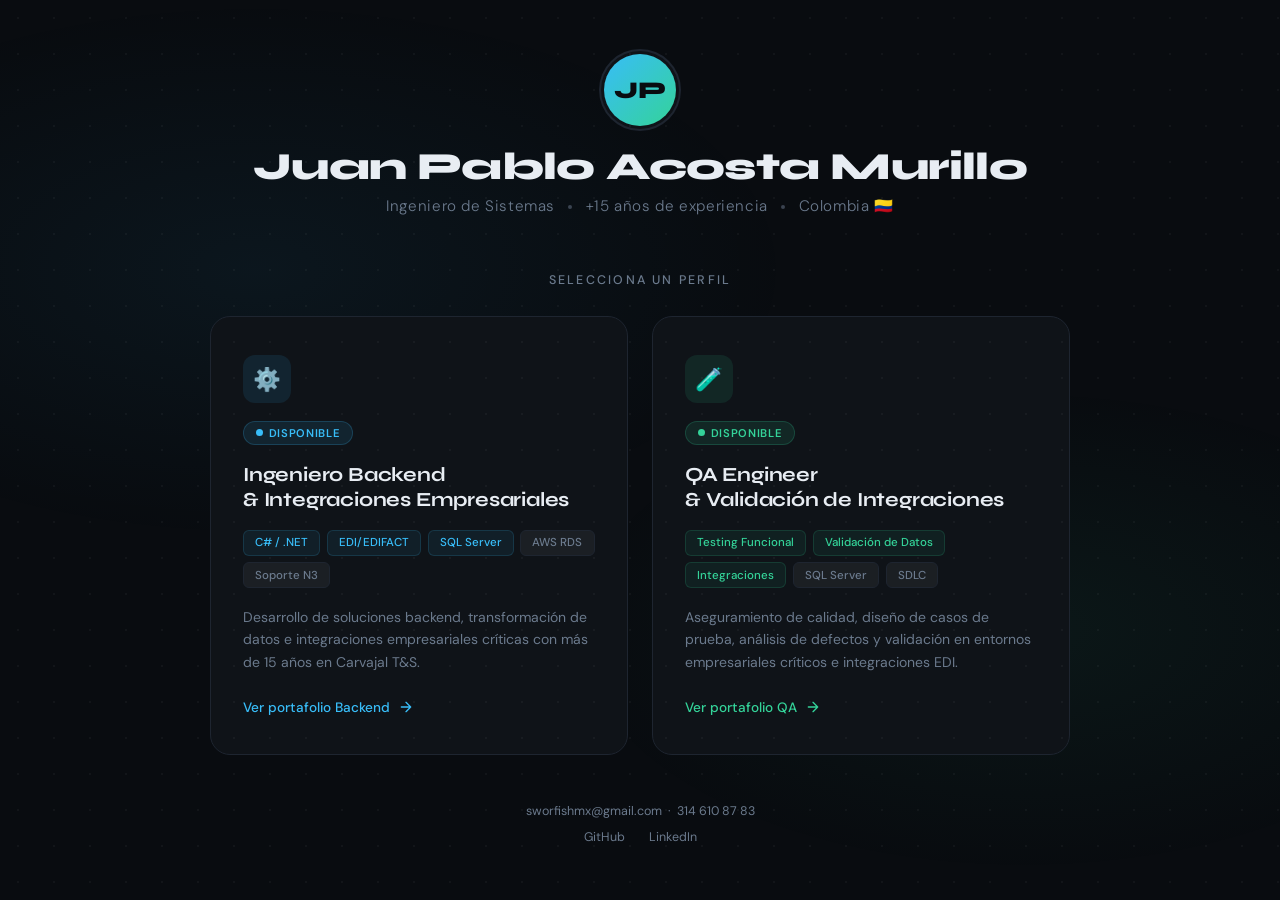
==== commit 23fb3898: "feat: add landing selector and QA portfolio" ====
--- a/index.html
+++ b/index.html
@@ -1,831 +1,347 @@
-<!DOCTYPE html>
-<html lang="es">
-
-<head>
-    <meta charset="UTF-8">
-    <meta name="viewport" content="width=device-width, initial-scale=1.0">
-    <meta name="description"
-        content="Portfolio profesional de Juan Pablo Acosta Murillo — Ingeniero Backend, Integraciones Empresariales EDI/EDIFACT, C#/.NET, SQL Server y Soporte a Producción con +15 años de experiencia.">
-    <meta name="keywords"
-        content="Juan Pablo Acosta, Ingeniero Backend, C# .NET, EDI EDIFACT, SQL Server, Integraciones Empresariales, Ingeniería de Sistemas Colombia">
-    <meta name="author" content="Juan Pablo Acosta Murillo">
-    <meta property="og:title" content="Juan Pablo Acosta Murillo | Ingeniero Backend">
-    <meta property="og:description"
-        content="Ingeniero Backend especializado en integraciones EDI, transformación de datos y soporte a producción.">
-    <title>Juan Pablo Acosta Murillo | Ingeniero Backend & Sistemas</title>
-
-    <!-- Google Fonts -->
-    <link rel="preconnect" href="https://fonts.googleapis.com">
-    <link rel="preconnect" href="https://fonts.gstatic.com" crossorigin>
-    <link
-        href="https://fonts.googleapis.com/css2?family=Plus+Jakarta+Sans:wght@400;500;600;700;800&family=Inter:wght@300;400;500;600&family=JetBrains+Mono:wght@400;500&display=swap"
-        rel="stylesheet">
-
-    <link rel="stylesheet" href="styles.css">
-</head>
-
-<body>
-
-    <!-- ======================== NAVBAR ======================== -->
-    <nav class="navbar" id="navbar">
-        <div class="container nav-container">
-            <a href="#hero" class="nav-logo">
-                <img src="images/logo.png" alt="JP Logo" class="logo-img">
-                <span class="logo-text">Juan Pablo<span class="logo-accent">.</span></span>
-            </a>
-            <ul class="nav-links" id="navLinks">
-                <li><a href="#sobre-mi" class="nav-link" data-i18n="nav-sobre">Sobre Mí</a></li>
-                <li><a href="#habilidades" class="nav-link" data-i18n="nav-habilidades">Habilidades</a></li>
-                <li><a href="#experiencia" class="nav-link" data-i18n="nav-experiencia">Experiencia</a></li>
-                <li><a href="#formacion" class="nav-link" data-i18n="nav-formacion">Formación</a></li>
-                <li><a href="#contacto" class="nav-link nav-link-cta" data-i18n="nav-contacto">Contacto</a></li>
-            </ul>
-            <div class="lang-switcher" id="langSwitcher">
-                <button class="lang-btn active" data-lang="es">ES</button>
-                <button class="lang-btn" data-lang="en">EN</button>
-                <button class="lang-btn" data-lang="fr">FR</button>
-            </div>
-            <button class="mobile-menu-toggle" id="mobileToggle" aria-label="Abrir menú">
-                <span></span><span></span><span></span>
-            </button>
-        </div>
-        <!-- Mobile Menu -->
-        <div class="mobile-menu" id="mobileMenu">
-            <ul>
-                <li><a href="#sobre-mi" class="nav-link" data-i18n="nav-sobre" onclick="closeMobileMenu()">Sobre Mí</a>
-                </li>
-                <li><a href="#habilidades" class="nav-link" data-i18n="nav-habilidades"
-                        onclick="closeMobileMenu()">Habilidades</a></li>
-                <li><a href="#experiencia" class="nav-link" data-i18n="nav-experiencia"
-                        onclick="closeMobileMenu()">Experiencia</a></li>
-                <li><a href="#formacion" class="nav-link" data-i18n="nav-formacion"
-                        onclick="closeMobileMenu()">Formación</a></li>
-                <li><a href="#contacto" class="nav-link" data-i18n="nav-contacto"
-                        onclick="closeMobileMenu()">Contacto</a></li>
-            </ul>
-        </div>
-    </nav>
-
-    <!-- ======================== HERO ======================== -->
-    <section class="hero" id="hero">
-        <div class="particles-container" id="particlesContainer"></div>
-        <div class="hero-bg-gradient"></div>
-
-        <div class="container hero-container">
-            <div class="hero-content">
-                <div class="hero-badge animate-fade-up">
-                    <span class="badge-dot"></span>
-                    <span data-i18n="hero-badge">🇨🇴 Disponible para nuevas oportunidades</span>
-                </div>
-
-                <h1 class="hero-title animate-fade-up delay-1">
-                    Juan Pablo<br>
-                    <span class="hero-title-accent">Acosta Murillo</span>
-                </h1>
-
-                <div class="hero-roles animate-fade-up delay-2">
-                    <span class="role-tag" id="roleCycler">Ingeniero Backend</span>
-                </div>
-
-                <p class="hero-subtitle animate-fade-up delay-3" data-i18n-html="hero-subtitle">
-                    Ingeniero de Sistemas con <strong>+15 años de experiencia</strong> en desarrollo de soluciones
-                    empresariales.
-                    Especializado en integraciones <span class="text-accent">EDI/EDIFACT</span>, transformación de
-                    datos,
-                    facturación electrónica y soporte crítico a producción.
-                </p>
-
-                <div class="hero-ctas animate-fade-up delay-4">
-                    <a href="#contacto" class="btn-primary" id="ctaContact">
-                        <svg width="18" height="18" viewBox="0 0 24 24" fill="none" stroke="currentColor"
-                            stroke-width="2">
-                            <path d="M4 4h16c1.1 0 2 .9 2 2v12c0 1.1-.9 2-2 2H4c-1.1 0-2-.9-2-2V6c0-1.1.9-2 2-2z" />
-                            <polyline points="22,6 12,13 2,6" />
-                        </svg>
-                        <span data-i18n="cta-contact">Contactar</span>
-                    </a>
-                    <a href="https://github.com/GitJPam" target="_blank" rel="noopener" class="btn-secondary"
-                        id="ctaGithub">
-                        <svg width="18" height="18" viewBox="0 0 24 24" fill="currentColor">
-                            <path
-                                d="M12 0c-6.626 0-12 5.373-12 12 0 5.302 3.438 9.8 8.207 11.387.599.111.793-.261.793-.577v-2.234c-3.338.726-4.033-1.416-4.033-1.416-.546-1.387-1.333-1.756-1.333-1.756-1.089-.745.083-.729.083-.729 1.205.084 1.839 1.237 1.839 1.237 1.07 1.834 2.807 1.304 3.492.997.107-.775.418-1.305.762-1.604-2.665-.305-5.467-1.334-5.467-5.931 0-1.311.469-2.381 1.236-3.221-.124-.303-.535-1.524.117-3.176 0 0 1.008-.322 3.301 1.23.957-.266 1.983-.399 3.003-.404 1.02.005 2.047.138 3.006.404 2.291-1.552 3.297-1.23 3.297-1.23.653 1.653.242 2.874.118 3.176.77.84 1.235 1.911 1.235 3.221 0 4.609-2.807 5.624-5.479 5.921.43.372.823 1.102.823 2.222v3.293c0 .319.192.694.801.576 4.765-1.589 8.199-6.086 8.199-11.386 0-6.627-5.373-12-12-12z" />
-                        </svg>
-                        GitHub
-                    </a>
-                    <a href="https://www.linkedin.com/in/juan-pablo-a-18717046/" target="_blank" rel="noopener"
-                        class="btn-secondary" id="ctaLinkedin">
-                        <svg width="18" height="18" viewBox="0 0 24 24" fill="currentColor">
-                            <path
-                                d="M20.447 20.452h-3.554v-5.569c0-1.328-.027-3.037-1.852-3.037-1.853 0-2.136 1.445-2.136 2.939v5.667H9.351V9h3.414v1.561h.046c.477-.9 1.637-1.85 3.37-1.85 3.601 0 4.267 2.37 4.267 5.455v6.286zM5.337 7.433c-1.144 0-2.063-.926-2.063-2.065 0-1.138.92-2.063 2.063-2.063 1.14 0 2.064.925 2.064 2.063 0 1.139-.925 2.065-2.064 2.065zm1.782 13.019H3.555V9h3.564v11.452zM22.225 0H1.771C.792 0 0 .774 0 1.729v20.542C0 23.227.792 24 1.771 24h20.451C23.2 24 24 23.227 24 22.271V1.729C24 .774 23.2 0 22.222 0h.003z" />
-                        </svg>
-                        LinkedIn
-                    </a>
-                    <a href="cv/CV_Juan_Pablo_Acosta_Murillo_es.pdf" target="_blank" class="btn-cv" id="ctaCV">
-                        <svg width="18" height="18" viewBox="0 0 24 24" fill="none" stroke="currentColor"
-                            stroke-width="2">
-                            <path d="M14 2H6a2 2 0 0 0-2 2v16a2 2 0 0 0 2 2h12a2 2 0 0 0 2-2V8z" />
-                            <polyline points="14 2 14 8 20 8" />
-                            <line x1="16" y1="13" x2="8" y2="13" />
-                            <line x1="16" y1="17" x2="8" y2="17" />
-                            <polyline points="10 9 9 9 8 9" />
-                        </svg>
-                        <span data-i18n="cta-cv">Ver / Descargar CV</span>
-                    </a>
-                </div>
-
-                <div class="hero-stats animate-fade-up delay-5">
-                    <div class="stat-item">
-                        <span class="stat-value" data-target="15">0</span><span class="stat-plus">+</span>
-                        <span class="stat-label" data-i18n="stat-exp">Años de exp.</span>
-                    </div>
-                    <div class="stat-divider"></div>
-                    <div class="stat-item">
-                        <span class="stat-value" data-target="200">0</span><span class="stat-plus">+</span>
-                        <span class="stat-label" data-i18n="stat-int">Integraciones</span>
-                    </div>
-                    <div class="stat-divider"></div>
-                    <div class="stat-item">
-                        <span class="stat-value" data-target="3">0</span><span class="stat-plus"></span>
-                        <span class="stat-label" data-i18n="stat-soporte">Nivel Soporte</span>
-                    </div>
-                </div>
-            </div>
-
-            <div class="hero-visual animate-fade-rotate">
-                <div class="hero-visual-glow"></div>
-                <div class="hero-visual-ring ring-1"></div>
-                <div class="hero-visual-ring ring-2"></div>
-                <div class="hero-visual-ring ring-3"></div>
-                <img src="images/hero_visual.png" alt="Backend Engineering Visual" class="hero-visual-img"
-                    id="heroVisual">
-                <div class="hero-floating-badge badge-csharp">
-                    <span class="mono">&lt;C#/&gt;</span>
-                </div>
-                <div class="hero-floating-badge badge-net">
-                    <span>.NET</span>
-                </div>
-                <div class="hero-floating-badge badge-edi">
-                    <span>EDI</span>
-                </div>
-                <div class="hero-floating-badge badge-sql">
-                    <span>SQL</span>
-                </div>
-            </div>
-        </div>
-
-        <div class="scroll-indicator">
-            <div class="scroll-dot"></div>
-        </div>
-    </section>
-
-    <!-- ======================== SOBRE MÍ ======================== -->
-    <section class="section sobre-mi" id="sobre-mi">
-        <div class="container">
-            <div class="section-header reveal">
-                <span class="section-label" data-i18n="label-sobre">👨‍💻 Perfil Profesional</span>
-                <h2 class="section-title" data-i18n-html="title-sobre">Sobre <span class="text-accent">Mí</span></h2>
-            </div>
-
-            <div class="sobre-mi-grid">
-                <div class="sobre-mi-left reveal">
-                    <div class="profile-card glass-card">
-                        <div class="profile-avatar-wrapper">
-                            <div class="profile-avatar-ring"></div>
-                            <div class="profile-avatar">
-                                <img src="images/logo.png" alt="JP" class="profile-logo">
-                            </div>
-                        </div>
-                        <h3 class="profile-name">Juan Pablo Acosta M.</h3>
-                        <p class="profile-role">Ingeniero de Sistemas</p>
-                        <div class="profile-info">
-                            <div class="profile-info-item">
-                                <svg width="16" height="16" viewBox="0 0 24 24" fill="none" stroke="currentColor"
-                                    stroke-width="2">
-                                    <path d="M21 10c0 7-9 13-9 13s-9-6-9-13a9 9 0 0118 0z" />
-                                    <circle cx="12" cy="10" r="3" />
-                                </svg>
-                                <span>Colombia 🇨🇴</span>
-                            </div>
-                            <div class="profile-info-item">
-                                <svg width="16" height="16" viewBox="0 0 24 24" fill="none" stroke="currentColor"
-                                    stroke-width="2">
-                                    <path
-                                        d="M4 4h16c1.1 0 2 .9 2 2v12c0 1.1-.9 2-2 2H4c-1.1 0-2-.9-2-2V6c0-1.1.9-2 2-2z" />
-                                    <polyline points="22,6 12,13 2,6" />
-                                </svg>
-                                <span>sworfishmx@gmail.com</span>
-                            </div>
-                            <div class="profile-info-item">
-                                <svg width="16" height="16" viewBox="0 0 24 24" fill="none" stroke="currentColor"
-                                    stroke-width="2">
-                                    <path
-                                        d="M22 16.92v3a2 2 0 01-2.18 2 19.79 19.79 0 01-8.63-3.07A19.5 19.5 0 014 10.94a19.79 19.79 0 01-3.07-8.67A2 2 0 012.93 0h3a2 2 0 012 1.72c.127.96.362 1.903.7 2.81a2 2 0 01-.45 2.11L7.09 7.91a16 16 0 006 6l1.27-1.27a2 2 0 012.11-.45c.907.338 1.85.573 2.81.7A2 2 0 0122 16.92z" />
-                                </svg>
-                                <span>314 610 87 83</span>
-                            </div>
-                        </div>
-                        <div class="profile-socials">
-                            <a href="https://github.com/GitJPam" target="_blank" class="social-btn" id="socialGithub"
-                                aria-label="GitHub">
-                                <svg width="20" height="20" viewBox="0 0 24 24" fill="currentColor">
-                                    <path
-                                        d="M12 0c-6.626 0-12 5.373-12 12 0 5.302 3.438 9.8 8.207 11.387.599.111.793-.261.793-.577v-2.234c-3.338.726-4.033-1.416-4.033-1.416-.546-1.387-1.333-1.756-1.333-1.756-1.089-.745.083-.729.083-.729 1.205.084 1.839 1.237 1.839 1.237 1.07 1.834 2.807 1.304 3.492.997.107-.775.418-1.305.762-1.604-2.665-.305-5.467-1.334-5.467-5.931 0-1.311.469-2.381 1.236-3.221-.124-.303-.535-1.524.117-3.176 0 0 1.008-.322 3.301 1.23.957-.266 1.983-.399 3.003-.404 1.02.005 2.047.138 3.006.404 2.291-1.552 3.297-1.23 3.297-1.23.653 1.653.242 2.874.118 3.176.77.84 1.235 1.911 1.235 3.221 0 4.609-2.807 5.624-5.479 5.921.43.372.823 1.102.823 2.222v3.293c0 .319.192.694.801.576 4.765-1.589 8.199-6.086 8.199-11.386 0-6.627-5.373-12-12-12z" />
-                                </svg>
-                            </a>
-                            <a href="https://www.linkedin.com/in/juan-pablo-a-18717046/" target="_blank"
-                                class="social-btn" id="socialLinkedin" aria-label="LinkedIn">
-                                <svg width="20" height="20" viewBox="0 0 24 24" fill="currentColor">
-                                    <path
-                                        d="M20.447 20.452h-3.554v-5.569c0-1.328-.027-3.037-1.852-3.037-1.853 0-2.136 1.445-2.136 2.939v5.667H9.351V9h3.414v1.561h.046c.477-.9 1.637-1.85 3.37-1.85 3.601 0 4.267 2.37 4.267 5.455v6.286zM5.337 7.433c-1.144 0-2.063-.926-2.063-2.065 0-1.138.92-2.063 2.063-2.063 1.14 0 2.064.925 2.064 2.063 0 1.139-.925 2.065-2.064 2.065zm1.782 13.019H3.555V9h3.564v11.452zM22.225 0H1.771C.792 0 0 .774 0 1.729v20.542C0 23.227.792 24 1.771 24h20.451C23.2 24 24 23.227 24 22.271V1.729C24 .774 23.2 0 22.222 0h.003z" />
-                                </svg>
-                            </a>
-                            <a href="mailto:sworfishmx@gmail.com" class="social-btn" id="socialEmail"
-                                aria-label="Email">
-                                <svg width="20" height="20" viewBox="0 0 24 24" fill="none" stroke="currentColor"
-                                    stroke-width="2">
-                                    <path
-                                        d="M4 4h16c1.1 0 2 .9 2 2v12c0 1.1-.9 2-2 2H4c-1.1 0-2-.9-2-2V6c0-1.1.9-2 2-2z" />
-                                    <polyline points="22,6 12,13 2,6" />
-                                </svg>
-                            </a>
-                        </div>
-                    </div>
-                </div>
-
-                <div class="sobre-mi-right reveal">
-                    <p class="about-text" data-i18n-html="about-p1">
-                        Soy un <strong class="text-accent">Ingeniero de Sistemas</strong> con más de 15 años de
-                        experiencia
-                        construyendo soluciones tecnológicas robustas en entornos empresariales exigentes.
-                        Mi carrera se ha desarrollado principalmente en <strong>Carvajal Tecnología y
-                            Servicios</strong>,
-                        donde evolucioné desde QA hasta Ingeniero Senior de Integraciones.
-                    </p>
-                    <p class="about-text">
-                        Me especializo en el desarrollo backend con <span class="text-accent">C# / .NET</span>, en
-                        la construcción de integraciones <span class="text-accent">EDI/EDIFACT</span> para documentos
-                        empresariales críticos (ORDERS, DESADV, INVOIC), y en la transformación de datos entre formatos
-                        heterogéneos (XML, XLS, TXT, CSV).
-                    </p>
-                    <p class="about-text">
-                        Mi sólida formación en <strong>QA</strong> complementa mi perfil, permitiéndome aportar
-                        calidad y estabilidad en cada etapa del ciclo de vida del software, desde el diseño
-                        hasta el soporte nivel 3 en producción.
-                    </p>
-
-                    <div class="about-highlights">
-                        <div class="highlight-card glass-card reveal-card">
-                            <div class="highlight-icon">🔧</div>
-                            <div>
-                                <h4>Backend & Integraciones</h4>
-                                <p>Especialista en C#, .NET y EDI/EDIFACT para conectar sistemas empresariales críticos.
-                                </p>
-                            </div>
-                        </div>
-                        <div class="highlight-card glass-card reveal-card">
-                            <div class="highlight-icon">🗄️</div>
-                            <div>
-                                <h4>Datos & Cloud</h4>
-                                <p>Experiencia en SQL Server y participación en migración a AWS RDS con validación
-                                    funcional.</p>
-                            </div>
-                        </div>
-                        <div class="highlight-card glass-card reveal-card">
-                            <div class="highlight-icon">🛡️</div>
-                            <div>
-                                <h4>Calidad & Producción</h4>
-                                <p>Formación sólida en QA y soporte técnico nivel 3 a aplicaciones críticas en
-                                    producción.</p>
-                            </div>
-                        </div>
-                    </div>
-                </div>
-            </div>
-        </div>
-    </section>
-
-    <!-- ======================== HABILIDADES ======================== -->
-    <section class="section habilidades" id="habilidades">
-        <div class="container">
-            <div class="section-header reveal">
-                <span class="section-label">⚡ Stack Tecnológico</span>
-                <h2 class="section-title">Habilidades <span class="text-accent">Técnicas</span></h2>
-            </div>
-
-            <!-- Skill Cards con Flip -->
-            <div class="skills-grid">
-
-                <!-- CARD 1: Backend -->
-                <div class="service-card-flip reveal-card">
-                    <div class="service-card-inner">
-                        <div class="service-card-front">
-                            <img src="images/service_1.png" alt="Backend C# .NET" class="service-image">
-                            <div class="service-overlay">
-                                <div class="service-icon-front">🖥️</div>
-                                <h3 class="service-title-front">Backend & C# / .NET</h3>
-                            </div>
-                        </div>
-                        <div class="service-card-back glass-card">
-                            <div class="service-icon-back">🖥️</div>
-                            <h3 class="service-title-back">Backend & Desarrollo</h3>
-                            <p class="service-description">Desarrollo de aplicaciones backend robustas con C# y .NET
-                                Framework, usando plantillas y frameworks internos para estandarizar soluciones
-                                empresariales.</p>
-                            <div class="service-features">
-                                <span class="feature-tag">C#</span>
-                                <span class="feature-tag">.NET Framework</span>
-                                <span class="feature-tag">OOP</span>
-                                <span class="feature-tag">APIs</span>
-                            </div>
-                        </div>
-                    </div>
-                </div>
-
-                <!-- CARD 2: EDI/EDIFACT -->
-                <div class="service-card-flip reveal-card">
-                    <div class="service-card-inner">
-                        <div class="service-card-front">
-                            <img src="images/service_2.png" alt="EDI EDIFACT" class="service-image">
-                            <div class="service-overlay">
-                                <div class="service-icon-front">🔗</div>
-                                <h3 class="service-title-front">Integraciones EDI/EDIFACT</h3>
-                            </div>
-                        </div>
-                        <div class="service-card-back glass-card">
-                            <div class="service-icon-back">🔗</div>
-                            <h3 class="service-title-back">Integraciones Empresariales</h3>
-                            <p class="service-description">Construcción de mapas de transformación EDI/EDIFACT para
-                                documentos como ORDERS, DESADV, INVOIC, INVRPT, SLSRPT entre sistemas internos y
-                                externos.</p>
-                            <div class="service-features">
-                                <span class="feature-tag">EDIFACT</span>
-                                <span class="feature-tag">XML</span>
-                                <span class="feature-tag">XSLT</span>
-                                <span class="feature-tag">CSV/TXT</span>
-                            </div>
-                        </div>
-                    </div>
-                </div>
-
-                <!-- CARD 3: SQL Server -->
-                <div class="service-card-flip reveal-card">
-                    <div class="service-card-inner">
-                        <div class="service-card-front">
-                            <img src="images/service_3.png" alt="SQL Server" class="service-image">
-                            <div class="service-overlay">
-                                <div class="service-icon-front">🗄️</div>
-                                <h3 class="service-title-front">SQL Server & Datos</h3>
-                            </div>
-                        </div>
-                        <div class="service-card-back glass-card">
-                            <div class="service-icon-back">🗄️</div>
-                            <h3 class="service-title-back">Gestión de Datos</h3>
-                            <p class="service-description">Diseño y ejecución de scripts SQL para mantenimiento,
-                                depuración y control de datos. Experiencia en validaciones técnicas pre y post
-                                migración.</p>
-                            <div class="service-features">
-                                <span class="feature-tag">SQL Server</span>
-                                <span class="feature-tag">Scripts T-SQL</span>
-                                <span class="feature-tag">Jobs</span>
-                                <span class="feature-tag">AWS RDS</span>
-                            </div>
-                        </div>
-                    </div>
-                </div>
-
-                <!-- CARD 4: AWS/Cloud (imagen SVG fallback) -->
-                <div class="service-card-flip reveal-card">
-                    <div class="service-card-inner">
-                        <div class="service-card-front service-card-front-svg">
-                            <div class="service-svg-bg">
-                                <div class="service-svg-icon">☁️</div>
-                            </div>
-                            <div class="service-overlay">
-                                <div class="service-icon-front">☁️</div>
-                                <h3 class="service-title-front">Migración AWS</h3>
-                            </div>
-                        </div>
-                        <div class="service-card-back glass-card">
-                            <div class="service-icon-back">☁️</div>
-                            <h3 class="service-title-back">Cloud & AWS RDS</h3>
-                            <p class="service-description">Participación activa en migración de bases de datos SQL
-                                Server a AWS RDS: mapeo de dependencias, gestión de conectividad, CNAMEs y validación
-                                post-migración.</p>
-                            <div class="service-features">
-                                <span class="feature-tag">AWS RDS</span>
-                                <span class="feature-tag">CNAME</span>
-                                <span class="feature-tag">Puerto 1433</span>
-                                <span class="feature-tag">Validación</span>
-                            </div>
-                        </div>
-                    </div>
-                </div>
-
-                <!-- CARD 5: QA -->
-                <div class="service-card-flip reveal-card">
-                    <div class="service-card-inner">
-                        <div class="service-card-front service-card-front-svg">
-                            <div class="service-svg-bg">
-                                <div class="service-svg-icon">🛡️</div>
-                            </div>
-                            <div class="service-overlay">
-                                <div class="service-icon-front">🛡️</div>
-                                <h3 class="service-title-front">QA & Calidad</h3>
-                            </div>
-                        </div>
-                        <div class="service-card-back glass-card">
-                            <div class="service-icon-back">🛡️</div>
-                            <h3 class="service-title-back">Quality Assurance</h3>
-                            <p class="service-description">Sólida formación en QA: diseño y ejecución de pruebas
-                                funcionales, reporte de hallazgos, indicadores de calidad, mejora continua de procesos y
-                                capacitación de equipos.</p>
-                            <div class="service-features">
-                                <span class="feature-tag">Pruebas funcionales</span>
-                                <span class="feature-tag">Casos de prueba</span>
-                                <span class="feature-tag">Indicadores</span>
-                                <span class="feature-tag">QA</span>
-                            </div>
-                        </div>
-                    </div>
-                </div>
-
-                <!-- CARD 6: Reporting -->
-                <div class="service-card-flip reveal-card">
-                    <div class="service-card-inner">
-                        <div class="service-card-front service-card-front-svg">
-                            <div class="service-svg-bg">
-                                <div class="service-svg-icon">📊</div>
-                            </div>
-                            <div class="service-overlay">
-                                <div class="service-icon-front">📊</div>
-                                <h3 class="service-title-front">Reporting & Facturación</h3>
-                            </div>
-                        </div>
-                        <div class="service-card-back glass-card">
-                            <div class="service-icon-back">📊</div>
-                            <h3 class="service-title-back">Reporting & Facturación Electrónica</h3>
-                            <p class="service-description">Desarrollo y diseño de facturación electrónica y reportes
-                                empresariales usando Crystal Reports, JasperReports y XSLT embebido en HTML.</p>
-                            <div class="service-features">
-                                <span class="feature-tag">Crystal Reports</span>
-                                <span class="feature-tag">JasperReports</span>
-                                <span class="feature-tag">XSLT</span>
-                                <span class="feature-tag">Power BI</span>
-                            </div>
-                        </div>
-                    </div>
-                </div>
-            </div>
-
-            <!-- Tech Pills -->
-            <div class="tech-pills-container reveal">
-                <h3 class="tech-pills-title">Tecnologías que manejo</h3>
-                <div class="tech-pills">
-                    <span class="tech-pill">C#</span>
-                    <span class="tech-pill">.NET Framework</span>
-                    <span class="tech-pill">EDI/EDIFACT</span>
-                    <span class="tech-pill">SQL Server</span>
-                    <span class="tech-pill">AWS RDS</span>
-                    <span class="tech-pill">XSLT</span>
-                    <span class="tech-pill">XML</span>
-                    <span class="tech-pill">Crystal Reports</span>
-                    <span class="tech-pill">JasperReports</span>
-                    <span class="tech-pill">Power BI</span>
-                    <span class="tech-pill">Scripts BAT</span>
-                    <span class="tech-pill">T-SQL</span>
-                    <span class="tech-pill">DAX</span>
-                    <span class="tech-pill">Visual Basic</span>
-                </div>
-            </div>
-        </div>
-    </section>
-
-    <!-- ======================== EXPERIENCIA ======================== -->
-    <section class="section experiencia" id="experiencia">
-        <div class="container">
-            <div class="section-header reveal">
-                <span class="section-label">💼 Trayectoria</span>
-                <h2 class="section-title">Experiencia <span class="text-accent">Profesional</span></h2>
-            </div>
-
-            <div class="timeline">
-                <!-- Empresa principal -->
-                <div class="timeline-company reveal">
-                    <div class="company-header glass-card">
-                        <div class="company-logo-placeholder">CTS</div>
-                        <div class="company-info">
-                            <h3 class="company-name">Carvajal Tecnología y Servicios S.A.</h3>
-                            <p class="company-role">Analista de Aplicaciones / Desarrollador Backend / Ingeniero de
-                                Integraciones</p>
-                            <span class="company-period">Mayo 2009 – Noviembre 2025</span>
-                        </div>
-                        <div class="company-badge">16+ años</div>
-                    </div>
-
-                    <div class="timeline-roles">
-
-                        <!-- Rol 1 -->
-                        <div class="timeline-role reveal-card">
-                            <div class="role-connector">
-                                <div class="role-dot"></div>
-                                <div class="role-line"></div>
-                            </div>
-                            <div class="role-content glass-card">
-                                <div class="role-header">
-                                    <h4 class="role-title">Ingeniero Senior / Ingeniero de Desarrollo – Servicios de
-                                        Integración</h4>
-                                    <span class="role-period">2020 – 2024</span>
-                                </div>
-                                <ul class="role-bullets">
-                                    <li>Desarrollo y mantenimiento de aplicaciones backend para integración y
-                                        transformación de archivos entre sistemas internos y externos.</li>
-                                    <li>Construcción de mapas de transformación para conversión en formatos EDI, XML,
-                                        XLS, TXT, CSV, planos simples y planos totales.</li>
-                                    <li>Desarrollo en C# (.NET) con plantillas y frameworks internos para estandarizar
-                                        soluciones.</li>
-                                    <li>Soporte a documentos empresariales: <span class="text-accent">ORDERS, DESADV,
-                                            INVOIC, INVRPT, SLSRPT</span>.</li>
-                                    <li>Desarrollo de facturación electrónica (Crystal Reports, JasperReports, XSLT).
-                                    </li>
-                                    <li>Soporte técnico nivel 3 y documentación técnica/funcional.</li>
-                                </ul>
-                                <div class="role-tags">
-                                    <span class="role-tag-item">C#/.NET</span>
-                                    <span class="role-tag-item">EDI/EDIFACT</span>
-                                    <span class="role-tag-item">Facturación Electrónica</span>
-                                    <span class="role-tag-item">Soporte N3</span>
-                                </div>
-                            </div>
-                        </div>
-
-                        <!-- Rol AWS -->
-                        <div class="timeline-role reveal-card">
-                            <div class="role-connector">
-                                <div class="role-dot role-dot-cloud"></div>
-                                <div class="role-line"></div>
-                            </div>
-                            <div class="role-content glass-card">
-                                <div class="role-header">
-                                    <h4 class="role-title">Participación en Proceso de Migración a AWS (Soporte Técnico
-                                        y Validaciones)</h4>
-                                    <span class="role-period">2025</span>
-                                </div>
-                                <ul class="role-bullets">
-                                    <li>Participación en migración de bases de datos SQL Server a <span
-                                            class="text-accent">AWS RDS</span>, trabajando con equipo de DBAs.</li>
-                                    <li>Identificación de bases de datos, tablas, dependencias consumidas por
-                                        aplicaciones en QA y Producción.</li>
-                                    <li>Definición y solicitud de CNAMEs para QA y Producción.</li>
-                                    <li>Creación de scripts BAT y SQL para configuración de CNAMEs, usuarios, sensores y
-                                        mantenimiento de tablas.</li>
-                                    <li>Gestión de conectividad y permisos hacia AWS RDS (puerto 1433).</li>
-                                    <li>Validación funcional y técnica post-migración. Soporte en estabilización
-                                        productiva.</li>
-                                </ul>
-                                <div class="role-tags">
-                                    <span class="role-tag-item">AWS RDS</span>
-                                    <span class="role-tag-item">SQL Server</span>
-                                    <span class="role-tag-item">Scripts BAT/SQL</span>
-                                    <span class="role-tag-item">Validación</span>
-                                </div>
-                            </div>
-                        </div>
-
-                        <!-- Rol 2 -->
-                        <div class="timeline-role reveal-card">
-                            <div class="role-connector">
-                                <div class="role-dot"></div>
-                                <div class="role-line"></div>
-                            </div>
-                            <div class="role-content glass-card">
-                                <div class="role-header">
-                                    <h4 class="role-title">Técnico Especializado – Servicios de Integración</h4>
-                                    <span class="role-period">2016 – 2020</span>
-                                </div>
-                                <ul class="role-bullets">
-                                    <li>Análisis de proyectos y estimación de tiempos.</li>
-                                    <li>Diseño y ejecución de casos de prueba funcionales. Reporte y análisis de
-                                        hallazgos.</li>
-                                    <li>Construcción y soporte de soluciones de integración.</li>
-                                    <li>Diseño y mantenimiento de plantillas de facturación y reportes.</li>
-                                    <li>Apoyo a procesos de automatización y soporte técnico nivel 3.</li>
-                                </ul>
-                                <div class="role-tags">
-                                    <span class="role-tag-item">Integraciones</span>
-                                    <span class="role-tag-item">Estimación</span>
-                                    <span class="role-tag-item">Automatización</span>
-                                    <span class="role-tag-item">Reportes</span>
-                                </div>
-                            </div>
-                        </div>
-
-                        <!-- Rol 3 -->
-                        <div class="timeline-role reveal-card">
-                            <div class="role-connector">
-                                <div class="role-dot role-dot-qa"></div>
-                            </div>
-                            <div class="role-content glass-card">
-                                <div class="role-header">
-                                    <h4 class="role-title">Técnico Especializado QA / Técnico de Calidad</h4>
-                                    <span class="role-period">2009 – 2016</span>
-                                </div>
-                                <ul class="role-bullets">
-                                    <li>Diseño y ejecución de pruebas funcionales. Reporte y análisis de defectos.</li>
-                                    <li>Generación de indicadores de calidad.</li>
-                                    <li>Mejora continua de procesos.</li>
-                                    <li>Capacitación a usuarios y equipos técnicos.</li>
-                                </ul>
-                                <div class="role-tags">
-                                    <span class="role-tag-item">QA</span>
-                                    <span class="role-tag-item">Pruebas funcionales</span>
-                                    <span class="role-tag-item">Indicadores</span>
-                                    <span class="role-tag-item">Capacitación</span>
-                                </div>
-                            </div>
-                        </div>
-
-                    </div>
-                </div>
-            </div>
-        </div>
-    </section>
-
-    <!-- ======================== FORMACION ======================== -->
-    <section class="section formacion" id="formacion">
-        <div class="container">
-            <div class="section-header reveal">
-                <span class="section-label">🎓 Educación</span>
-                <h2 class="section-title">Formación <span class="text-accent">Académica</span></h2>
-            </div>
-
-            <div class="formacion-grid">
-                <!-- Académica -->
-                <div class="formacion-col reveal">
-                    <h3 class="formacion-col-title">
-                        <span class="formacion-col-icon">🏛️</span>
-                        <span data-i18n="formacion-col1">Formación Académica</span>
-                    </h3>
-                    <div class="edu-card glass-card">
-                        <div class="edu-card-year">2017</div>
-                        <div class="edu-card-info">
-                            <h4>Ingeniero de Sistemas</h4>
-                            <p>Fundación Universitaria San Martín</p>
-                        </div>
-                        <div class="edu-degree-badge">Ing. Sistemas</div>
-                    </div>
-                    <div class="edu-card glass-card">
-                        <div class="edu-card-year">2002</div>
-                        <div class="edu-card-info">
-                            <h4>Tecnólogo en Sistemas de Información</h4>
-                            <p>Universidad del Valle</p>
-                        </div>
-                        <div class="edu-degree-badge">Tecnólogo</div>
-                    </div>
-                </div>
-
-                <!-- Complementaria -->
-                <div class="formacion-col reveal">
-                    <h3 class="formacion-col-title">
-                        <span class="formacion-col-icon">📚</span>
-                        Formación Complementaria
-                    </h3>
-
-                    <div class="cert-group glass-card">
-                        <div class="cert-group-header">
-                            <span class="cert-institution">SENA</span>
-                        </div>
-                        <div class="cert-list">
-                            <div class="cert-item"><span class="cert-dot"></span>Informática Básica</div>
-                            <div class="cert-item"><span class="cert-dot"></span>Sensibilización para el Emprendimiento
-                            </div>
-                            <div class="cert-item"><span class="cert-dot"></span>Programa de Emprendimiento</div>
-                            <div class="cert-item"><span class="cert-dot"></span>Visual Basic</div>
-                        </div>
-                    </div>
-
-                    <div class="cert-group glass-card">
-                        <div class="cert-group-header">
-                            <span class="cert-institution">Platzi / Comfandi</span>
-                        </div>
-                        <div class="cert-list">
-                            <div class="cert-item"><span class="cert-dot"></span>Power BI</div>
-                            <div class="cert-item"><span class="cert-dot"></span>Power BI Avanzado</div>
-                            <div class="cert-item"><span class="cert-dot"></span>Análisis y modelado de datos con DAX y
-                                Power BI</div>
-                            <div class="cert-item"><span class="cert-dot"></span>Visualización de datos para BI</div>
-                        </div>
-                    </div>
-                </div>
-            </div>
-        </div>
-    </section>
-
-    <!-- ======================== CTA FINAL ======================== -->
-    <section class="section cta-final" id="contacto">
-        <div class="cta-bg-gradient"></div>
-        <div class="container cta-container">
-            <div class="cta-content reveal">
-                <span class="section-label">📬 Hablemos</span>
-                <h2 class="cta-title" data-i18n-html="cta-title">¿Tienes un proyecto o <span class="text-accent">una
-                        oportunidad</span>?</h2>
-                <p class="cta-subtitle" data-i18n="cta-subtitle">
-                    Estoy disponible para nuevos retos profesionales. Ya sea una integración compleja,
-                    un proyecto backend o un equipo que necesite soporte técnico de nivel, me encantará escucharte.
-                </p>
-                <div class="cta-buttons">
-                    <a href="mailto:sworfishmx@gmail.com" class="btn-primary btn-large pulse-glow" id="ctaEmailMain">
-                        <svg width="20" height="20" viewBox="0 0 24 24" fill="none" stroke="currentColor"
-                            stroke-width="2">
-                            <path d="M4 4h16c1.1 0 2 .9 2 2v12c0 1.1-.9 2-2 2H4c-1.1 0-2-.9-2-2V6c0-1.1.9-2 2-2z" />
-                            <polyline points="22,6 12,13 2,6" />
-                        </svg>
-                        sworfishmx@gmail.com
-                    </a>
-                    <a href="https://github.com/GitJPam" target="_blank" class="btn-secondary btn-large"
-                        id="ctaGithubMain">
-                        <svg width="20" height="20" viewBox="0 0 24 24" fill="currentColor">
-                            <path
-                                d="M12 0c-6.626 0-12 5.373-12 12 0 5.302 3.438 9.8 8.207 11.387.599.111.793-.261.793-.577v-2.234c-3.338.726-4.033-1.416-4.033-1.416-.546-1.387-1.333-1.756-1.333-1.756-1.089-.745.083-.729.083-.729 1.205.084 1.839 1.237 1.839 1.237 1.07 1.834 2.807 1.304 3.492.997.107-.775.418-1.305.762-1.604-2.665-.305-5.467-1.334-5.467-5.931 0-1.311.469-2.381 1.236-3.221-.124-.303-.535-1.524.117-3.176 0 0 1.008-.322 3.301 1.23.957-.266 1.983-.399 3.003-.404 1.02.005 2.047.138 3.006.404 2.291-1.552 3.297-1.23 3.297-1.23.653 1.653.242 2.874.118 3.176.77.84 1.235 1.911 1.235 3.221 0 4.609-2.807 5.624-5.479 5.921.43.372.823 1.102.823 2.222v3.293c0 .319.192.694.801.576 4.765-1.589 8.199-6.086 8.199-11.386 0-6.627-5.373-12-12-12z" />
-                        </svg>
-                        Ver GitHub
-                    </a>
-                    <a href="https://www.linkedin.com/in/juan-pablo-a-18717046/" target="_blank"
-                        class="btn-secondary btn-large" id="ctaLinkedinMain">
-                        <svg width="20" height="20" viewBox="0 0 24 24" fill="currentColor">
-                            <path
-                                d="M20.447 20.452h-3.554v-5.569c0-1.328-.027-3.037-1.852-3.037-1.853 0-2.136 1.445-2.136 2.939v5.667H9.351V9h3.414v1.561h.046c.477-.9 1.637-1.85 3.37-1.85 3.601 0 4.267 2.37 4.267 5.455v6.286zM5.337 7.433c-1.144 0-2.063-.926-2.063-2.065 0-1.138.92-2.063 2.063-2.063 1.14 0 2.064.925 2.064 2.063 0 1.139-.925 2.065-2.064 2.065zm1.782 13.019H3.555V9h3.564v11.452zM22.225 0H1.771C.792 0 0 .774 0 1.729v20.542C0 23.227.792 24 1.771 24h20.451C23.2 24 24 23.227 24 22.271V1.729C24 .774 23.2 0 22.222 0h.003z" />
-                        </svg>
-                        Ver LinkedIn
-                    </a>
-                </div>
-                <div class="contact-info-bar">
-                    <span>📲 314 610 87 83</span>
-                    <span class="contact-divider">•</span>
-                    <span>🇨🇴 Colombia</span>
-                    <span class="contact-divider">•</span>
-                    <span>✅ Disponible</span>
-                </div>
-            </div>
-        </div>
-    </section>
-
-    <!-- ======================== FOOTER ======================== -->
-    <footer class="footer">
-        <div class="container footer-container">
-            <div class="footer-top">
-                <div class="footer-brand">
-                    <img src="images/logo.png" alt="JP" class="footer-logo">
-                    <div>
-                        <h4 class="footer-name">Juan Pablo Acosta Murillo</h4>
-                        <p class="footer-tagline">Ingeniero Backend | Integraciones Empresariales</p>
-                    </div>
-                </div>
-                <div class="footer-links-grid">
-                    <div class="footer-col">
-                        <h5>Navegación</h5>
-                        <ul>
-                            <li><a href="#sobre-mi">Sobre Mí</a></li>
-                            <li><a href="#habilidades">Habilidades</a></li>
-                            <li><a href="#experiencia">Experiencia</a></li>
-                            <li><a href="#formacion">Formación</a></li>
-                        </ul>
-                    </div>
-                    <div class="footer-col">
-                        <h5>Contacto</h5>
-                        <ul>
-                            <li><a href="mailto:sworfishmx@gmail.com">Email</a></li>
-                            <li><a href="tel:+573146108783">Teléfono</a></li>
-                            <li><a href="https://github.com/GitJPam" target="_blank">GitHub</a></li>
-                            <li><a href="https://www.linkedin.com/in/juan-pablo-a-18717046/"
-                                    target="_blank">LinkedIn</a></li>
-                        </ul>
-                    </div>
-                    <div class="footer-col">
-                        <h5>Especialidades</h5>
-                        <ul>
-                            <li><a href="#habilidades">Backend C#/.NET</a></li>
-                            <li><a href="#habilidades">EDI/EDIFACT</a></li>
-                            <li><a href="#habilidades">SQL Server</a></li>
-                            <li><a href="#habilidades">QA & Testing</a></li>
-                        </ul>
-                    </div>
-                </div>
-            </div>
-            <div class="footer-bottom">
-                <p class="footer-copy">© 2026 Juan Pablo Acosta Murillo. Todos los derechos reservados.</p>
-                <p class="footer-location">🇨🇴 Hecho en Colombia</p>
-            </div>
-        </div>
-    </footer>
-
-    <!-- Back to top -->
-    <button class="back-to-top" id="backToTop" aria-label="Volver arriba">
-        <svg width="20" height="20" viewBox="0 0 24 24" fill="none" stroke="currentColor" stroke-width="2">
-            <polyline points="18 15 12 9 6 15" />
-        </svg>
-    </button>
-
-    <script src="script.js"></script>
-</body>
-
-</html>+<!DOCTYPE html>
+<html lang="es">
+<head>
+  <meta charset="UTF-8" />
+  <meta name="viewport" content="width=device-width, initial-scale=1.0" />
+  <title>Juan Pablo Acosta Murillo</title>
+  <link href="https://fonts.googleapis.com/css2?family=Syne:wght@400;600;700;800&family=DM+Sans:ital,wght@0,300;0,400;0,500;1,300&display=swap" rel="stylesheet" />
+  <style>
+    *, *::before, *::after { box-sizing: border-box; margin: 0; padding: 0; }
+
+    :root {
+      --bg:        #090c10;
+      --surface:   #0f1318;
+      --border:    #1e2530;
+      --accent-b:  #38bdf8;   /* backend — sky blue  */
+      --accent-q:  #34d399;   /* qa      — emerald   */
+      --text:      #e8edf3;
+      --muted:     #6b7a8d;
+      --glow-b:    rgba(56,189,248,.18);
+      --glow-q:    rgba(52,211,153,.18);
+    }
+
+    html { scroll-behavior: smooth; }
+
+    body {
+      font-family: 'DM Sans', sans-serif;
+      background: var(--bg);
+      color: var(--text);
+      min-height: 100vh;
+      display: flex;
+      flex-direction: column;
+      align-items: center;
+      justify-content: center;
+      padding: 2rem 1.5rem;
+      overflow-x: hidden;
+    }
+
+    /* ── background texture ── */
+    body::before {
+      content: '';
+      position: fixed; inset: 0;
+      background:
+        radial-gradient(ellipse 70% 50% at 20% 30%, rgba(56,189,248,.06) 0%, transparent 60%),
+        radial-gradient(ellipse 60% 45% at 80% 70%, rgba(52,211,153,.06) 0%, transparent 60%);
+      pointer-events: none;
+    }
+
+    /* grid dots */
+    body::after {
+      content: '';
+      position: fixed; inset: 0;
+      background-image: radial-gradient(circle, rgba(255,255,255,.04) 1px, transparent 1px);
+      background-size: 36px 36px;
+      pointer-events: none;
+    }
+
+    /* ── header ── */
+    .header {
+      text-align: center;
+      margin-bottom: 3.5rem;
+      animation: fadeUp .7s ease both;
+    }
+
+    .avatar {
+      width: 72px; height: 72px;
+      border-radius: 50%;
+      background: linear-gradient(135deg, var(--accent-b), var(--accent-q));
+      display: flex; align-items: center; justify-content: center;
+      font-family: 'Syne', sans-serif;
+      font-weight: 800;
+      font-size: 1.5rem;
+      color: #090c10;
+      margin: 0 auto 1.25rem;
+      box-shadow: 0 0 0 3px var(--surface), 0 0 0 5px var(--border);
+    }
+
+    .name {
+      font-family: 'Syne', sans-serif;
+      font-size: clamp(1.6rem, 4vw, 2.4rem);
+      font-weight: 800;
+      letter-spacing: -.02em;
+      line-height: 1.1;
+      margin-bottom: .45rem;
+    }
+
+    .subtitle {
+      color: var(--muted);
+      font-size: .95rem;
+      font-weight: 300;
+      letter-spacing: .04em;
+    }
+
+    .subtitle span {
+      display: inline-block;
+      width: 4px; height: 4px;
+      border-radius: 50%;
+      background: var(--muted);
+      vertical-align: middle;
+      margin: 0 .55rem;
+      opacity: .5;
+    }
+
+    /* ── chooser label ── */
+    .choose-label {
+      text-align: center;
+      font-size: .78rem;
+      font-weight: 500;
+      letter-spacing: .18em;
+      text-transform: uppercase;
+      color: var(--muted);
+      margin-bottom: 1.75rem;
+      animation: fadeUp .7s .15s ease both;
+    }
+
+    /* ── cards grid ── */
+    .cards {
+      display: grid;
+      grid-template-columns: repeat(auto-fit, minmax(300px, 1fr));
+      gap: 1.5rem;
+      width: 100%;
+      max-width: 860px;
+      animation: fadeUp .7s .25s ease both;
+    }
+
+    .card {
+      position: relative;
+      background: var(--surface);
+      border: 1px solid var(--border);
+      border-radius: 20px;
+      padding: 2.4rem 2rem;
+      cursor: pointer;
+      text-decoration: none;
+      color: inherit;
+      display: flex;
+      flex-direction: column;
+      gap: 1.1rem;
+      transition: transform .3s ease, border-color .3s ease, box-shadow .3s ease;
+      overflow: hidden;
+    }
+
+    .card::before {
+      content: '';
+      position: absolute; inset: 0;
+      border-radius: 20px;
+      opacity: 0;
+      transition: opacity .35s ease;
+    }
+
+    .card-backend::before  { background: radial-gradient(ellipse 80% 60% at 30% 20%, var(--glow-b), transparent 70%); }
+    .card-qa::before       { background: radial-gradient(ellipse 80% 60% at 30% 20%, var(--glow-q), transparent 70%); }
+
+    .card:hover { transform: translateY(-6px); }
+    .card-backend:hover  { border-color: var(--accent-b); box-shadow: 0 20px 60px rgba(56,189,248,.12); }
+    .card-qa:hover       { border-color: var(--accent-q); box-shadow: 0 20px 60px rgba(52,211,153,.12); }
+    .card:hover::before  { opacity: 1; }
+
+    /* corner accent line */
+    .card::after {
+      content: '';
+      position: absolute;
+      top: 0; left: 2rem; right: 2rem;
+      height: 2px;
+      border-radius: 0 0 4px 4px;
+      transform: scaleX(0);
+      transition: transform .35s ease;
+    }
+    .card-backend::after { background: linear-gradient(90deg, transparent, var(--accent-b), transparent); }
+    .card-qa::after      { background: linear-gradient(90deg, transparent, var(--accent-q), transparent); }
+    .card:hover::after   { transform: scaleX(1); }
+
+    .card-icon {
+      width: 48px; height: 48px;
+      border-radius: 12px;
+      display: flex; align-items: center; justify-content: center;
+      font-size: 1.4rem;
+      flex-shrink: 0;
+    }
+    .card-backend .card-icon { background: rgba(56,189,248,.1); }
+    .card-qa      .card-icon { background: rgba(52,211,153,.1); }
+
+    .card-badge {
+      display: inline-flex;
+      align-items: center;
+      gap: .35rem;
+      padding: .25rem .75rem;
+      border-radius: 999px;
+      font-size: .7rem;
+      font-weight: 600;
+      letter-spacing: .06em;
+      text-transform: uppercase;
+      align-self: flex-start;
+    }
+    .card-backend .card-badge { background: rgba(56,189,248,.1); color: var(--accent-b); border: 1px solid rgba(56,189,248,.2); }
+    .card-qa      .card-badge { background: rgba(52,211,153,.1); color: var(--accent-q); border: 1px solid rgba(52,211,153,.2); }
+
+    .card-title {
+      font-family: 'Syne', sans-serif;
+      font-size: 1.25rem;
+      font-weight: 700;
+      line-height: 1.25;
+      letter-spacing: -.01em;
+    }
+
+    .card-pills {
+      display: flex;
+      flex-wrap: wrap;
+      gap: .4rem;
+    }
+
+    .pill {
+      padding: .28rem .7rem;
+      border-radius: 6px;
+      font-size: .72rem;
+      font-weight: 500;
+      background: rgba(255,255,255,.05);
+      color: var(--muted);
+      border: 1px solid var(--border);
+    }
+    .card-backend .pill-accent { color: var(--accent-b); background: rgba(56,189,248,.07); border-color: rgba(56,189,248,.15); }
+    .card-qa      .pill-accent { color: var(--accent-q); background: rgba(52,211,153,.07); border-color: rgba(52,211,153,.15); }
+
+    .card-desc {
+      font-size: .875rem;
+      color: var(--muted);
+      line-height: 1.6;
+    }
+
+    .card-cta {
+      display: flex;
+      align-items: center;
+      gap: .5rem;
+      font-size: .85rem;
+      font-weight: 500;
+      margin-top: auto;
+      padding-top: .5rem;
+    }
+    .card-backend .card-cta { color: var(--accent-b); }
+    .card-qa      .card-cta { color: var(--accent-q); }
+
+    .card-cta svg { transition: transform .25s ease; }
+    .card:hover .card-cta svg { transform: translateX(5px); }
+
+    /* ── footer ── */
+    .footer {
+      margin-top: 3rem;
+      text-align: center;
+      font-size: .78rem;
+      color: var(--muted);
+      animation: fadeUp .7s .4s ease both;
+    }
+    .footer a { color: var(--muted); text-decoration: none; border-bottom: 1px solid transparent; transition: border-color .2s, color .2s; }
+    .footer a:hover { color: var(--text); border-color: var(--muted); }
+    .footer-links { display: flex; justify-content: center; gap: 1.5rem; margin-top: .6rem; }
+
+    /* ── animations ── */
+    @keyframes fadeUp {
+      from { opacity: 0; transform: translateY(20px); }
+      to   { opacity: 1; transform: translateY(0); }
+    }
+
+    /* ── responsive ── */
+    @media (max-width: 540px) {
+      .cards { grid-template-columns: 1fr; }
+      .card { padding: 1.75rem 1.5rem; }
+    }
+  </style>
+</head>
+<body>
+
+  <header class="header">
+    <div class="avatar">JP</div>
+    <h1 class="name">Juan Pablo Acosta Murillo</h1>
+    <p class="subtitle">
+      Ingeniero de Sistemas
+      <span></span>
+      +15 años de experiencia
+      <span></span>
+      Colombia 🇨🇴
+    </p>
+  </header>
+
+  <p class="choose-label">Selecciona un perfil</p>
+
+  <div class="cards">
+
+    <!-- BACKEND -->
+    <a class="card card-backend" href="./backend/index.html">
+      <div class="card-icon">⚙️</div>
+      <span class="card-badge">
+        <svg width="7" height="7" viewBox="0 0 8 8"><circle cx="4" cy="4" r="4" fill="currentColor"/></svg>
+        Disponible
+      </span>
+      <h2 class="card-title">Ingeniero Backend<br/>& Integraciones Empresariales</h2>
+      <div class="card-pills">
+        <span class="pill pill-accent">C# / .NET</span>
+        <span class="pill pill-accent">EDI/EDIFACT</span>
+        <span class="pill pill-accent">SQL Server</span>
+        <span class="pill">AWS RDS</span>
+        <span class="pill">Soporte N3</span>
+      </div>
+      <p class="card-desc">
+        Desarrollo de soluciones backend, transformación de datos e integraciones 
+        empresariales críticas con más de 15 años en Carvajal T&S.
+      </p>
+      <div class="card-cta">
+        Ver portafolio Backend
+        <svg width="16" height="16" viewBox="0 0 24 24" fill="none" stroke="currentColor" stroke-width="2" stroke-linecap="round" stroke-linejoin="round"><path d="M5 12h14M12 5l7 7-7 7"/></svg>
+      </div>
+    </a>
+
+    <!-- QA -->
+    <a class="card card-qa" href="./qa/index.html">
+      <div class="card-icon">🧪</div>
+      <span class="card-badge">
+        <svg width="7" height="7" viewBox="0 0 8 8"><circle cx="4" cy="4" r="4" fill="currentColor"/></svg>
+        Disponible
+      </span>
+      <h2 class="card-title">QA Engineer<br/>& Validación de Integraciones</h2>
+      <div class="card-pills">
+        <span class="pill pill-accent">Testing Funcional</span>
+        <span class="pill pill-accent">Validación de Datos</span>
+        <span class="pill pill-accent">Integraciones</span>
+        <span class="pill">SQL Server</span>
+        <span class="pill">SDLC</span>
+      </div>
+      <p class="card-desc">
+        Aseguramiento de calidad, diseño de casos de prueba, análisis de defectos 
+        y validación en entornos empresariales críticos e integraciones EDI.
+      </p>
+      <div class="card-cta">
+        Ver portafolio QA
+        <svg width="16" height="16" viewBox="0 0 24 24" fill="none" stroke="currentColor" stroke-width="2" stroke-linecap="round" stroke-linejoin="round"><path d="M5 12h14M12 5l7 7-7 7"/></svg>
+      </div>
+    </a>
+
+  </div>
+
+  <footer class="footer">
+    <p>sworfishmx@gmail.com &nbsp;·&nbsp; 314 610 87 83</p>
+    <div class="footer-links">
+      <a href="https://github.com/GitJPam" target="_blank">GitHub</a>
+      <a href="https://www.linkedin.com/in/juan-pablo-a-18717046/" target="_blank">LinkedIn</a>
+    </div>
+  </footer>
+
+</body>
+</html>
